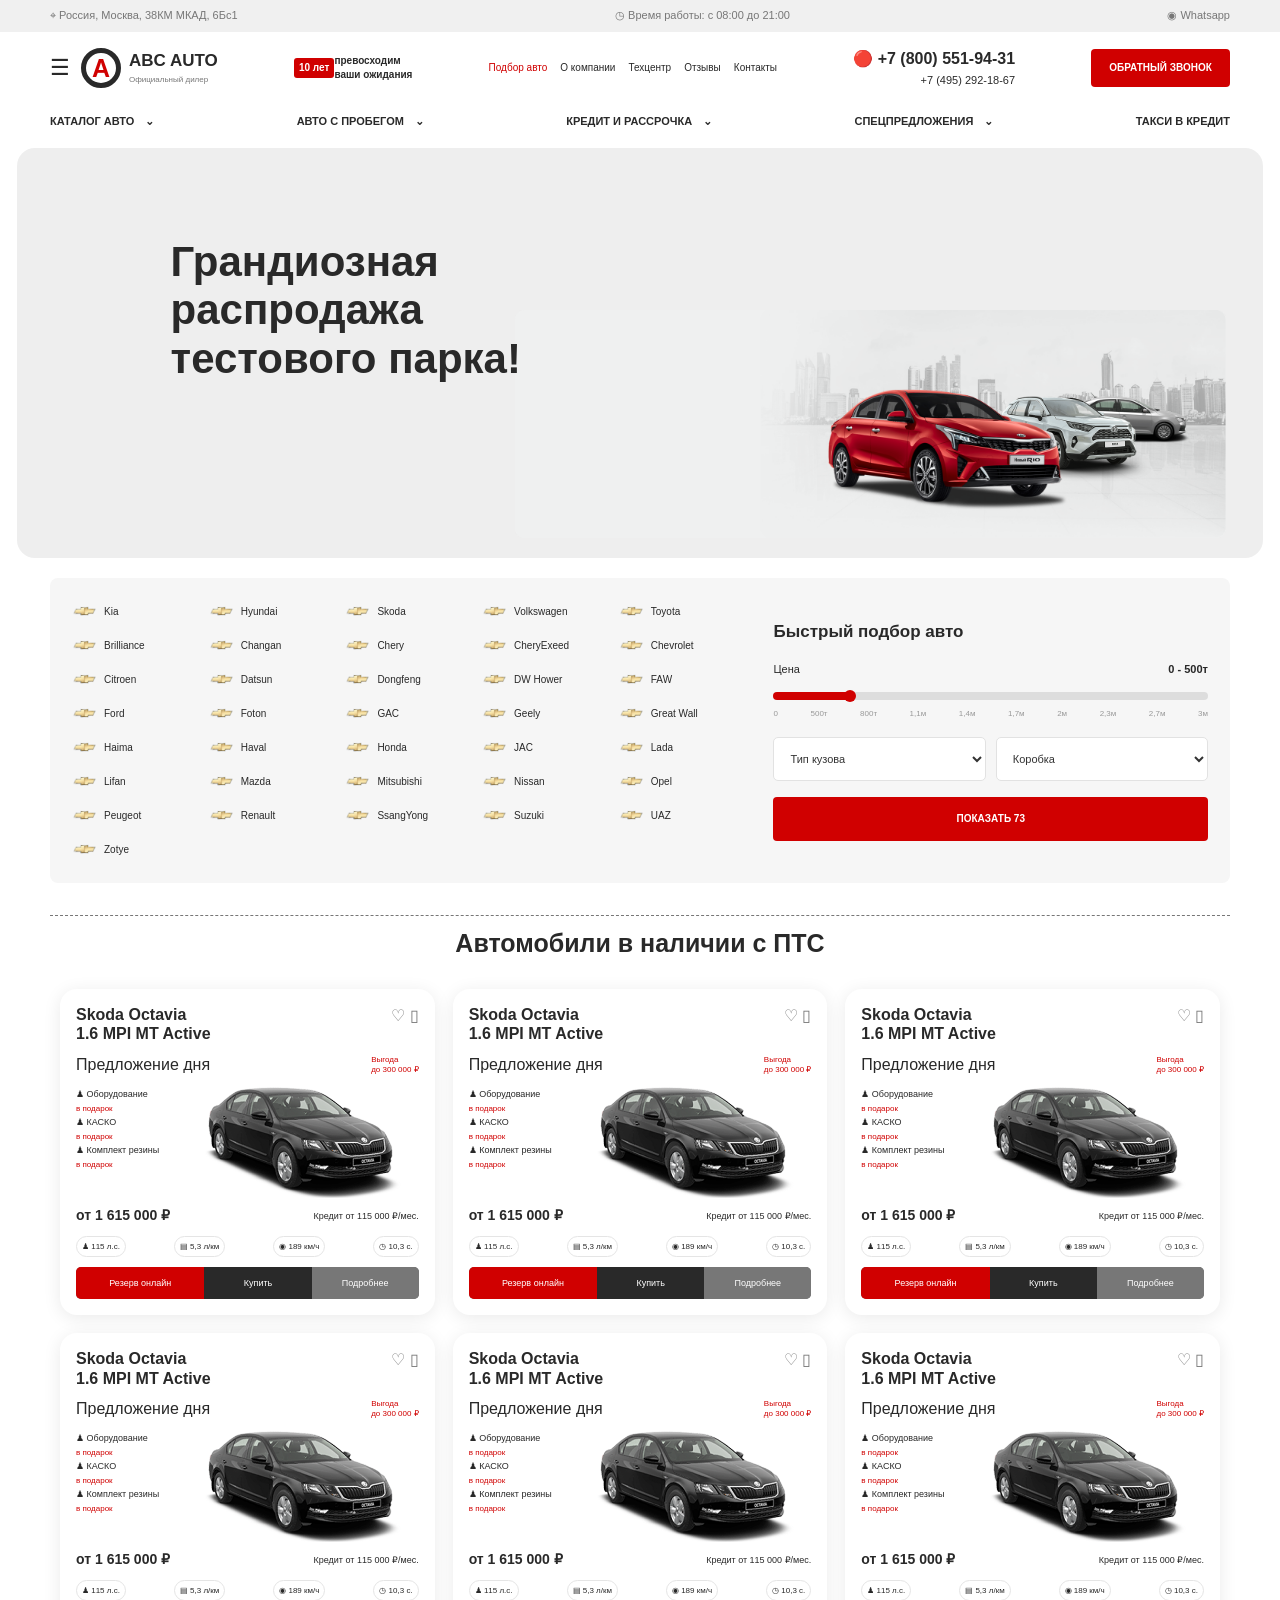
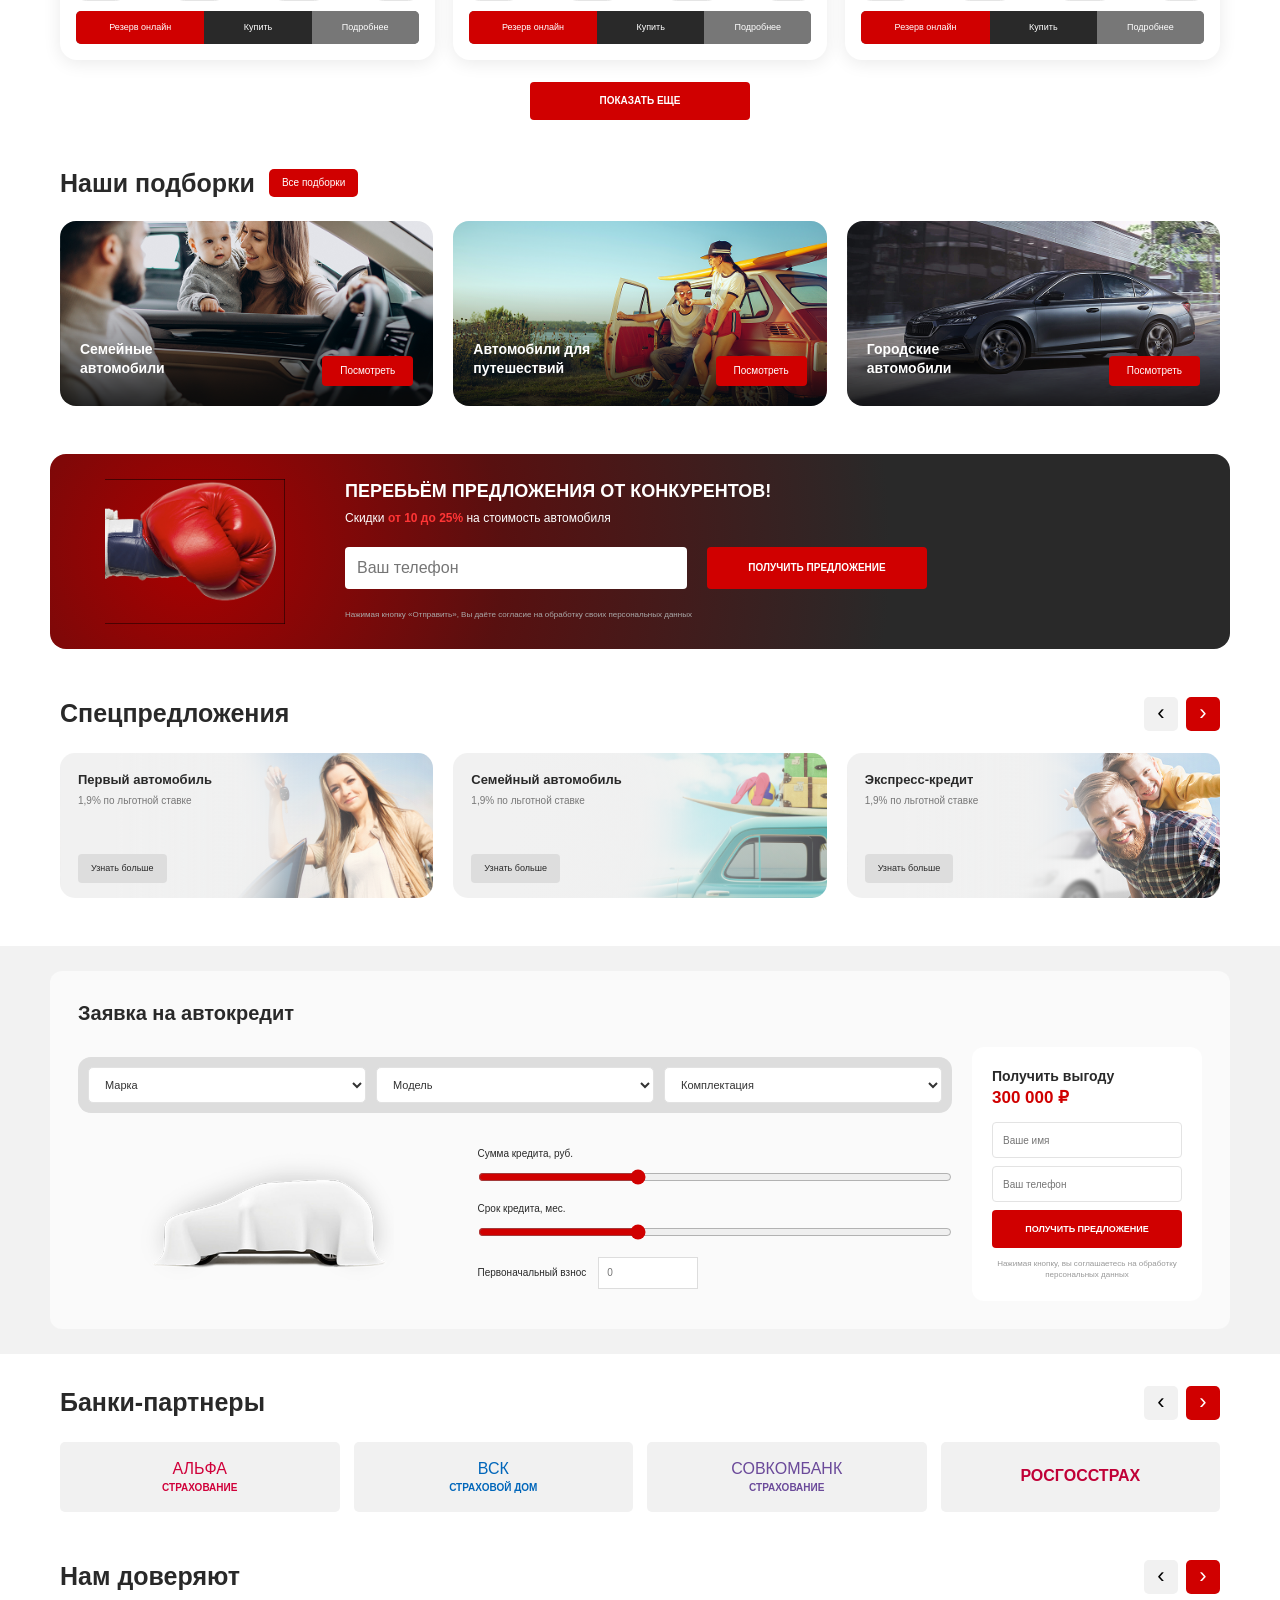
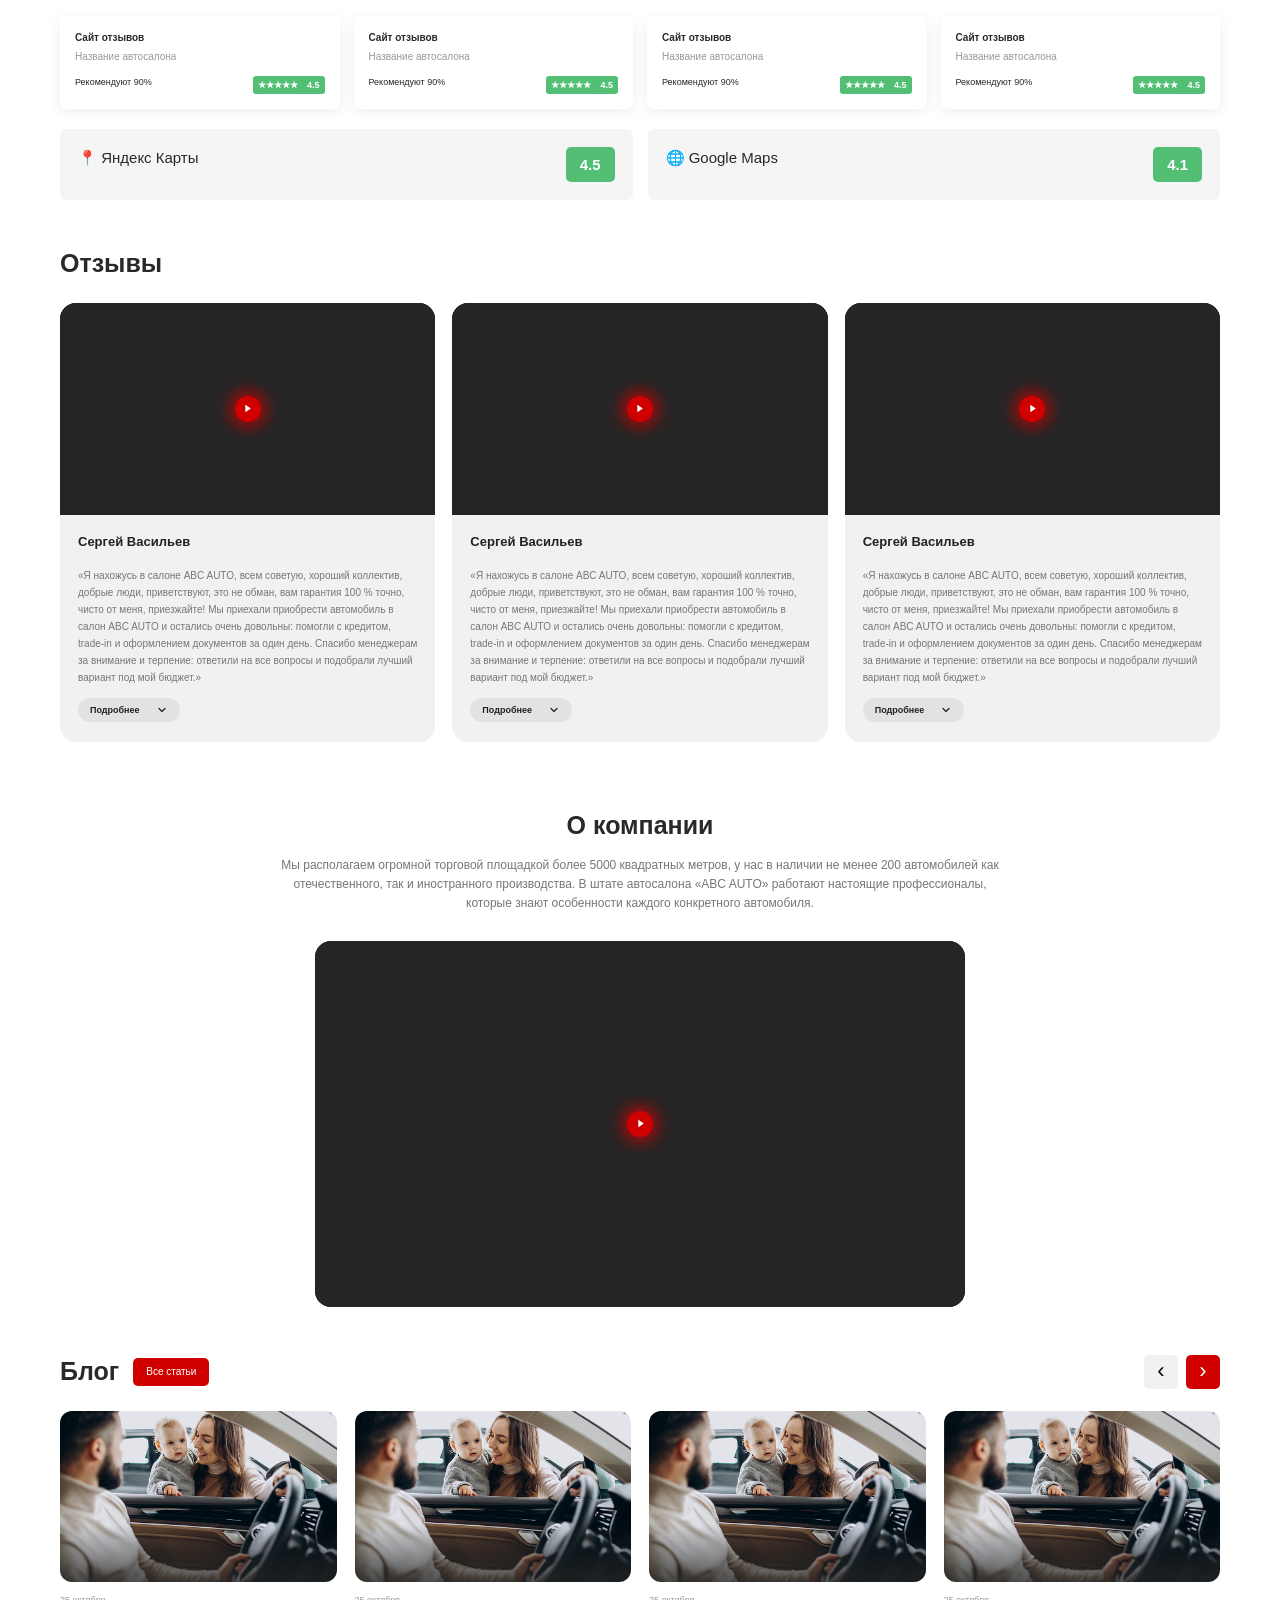
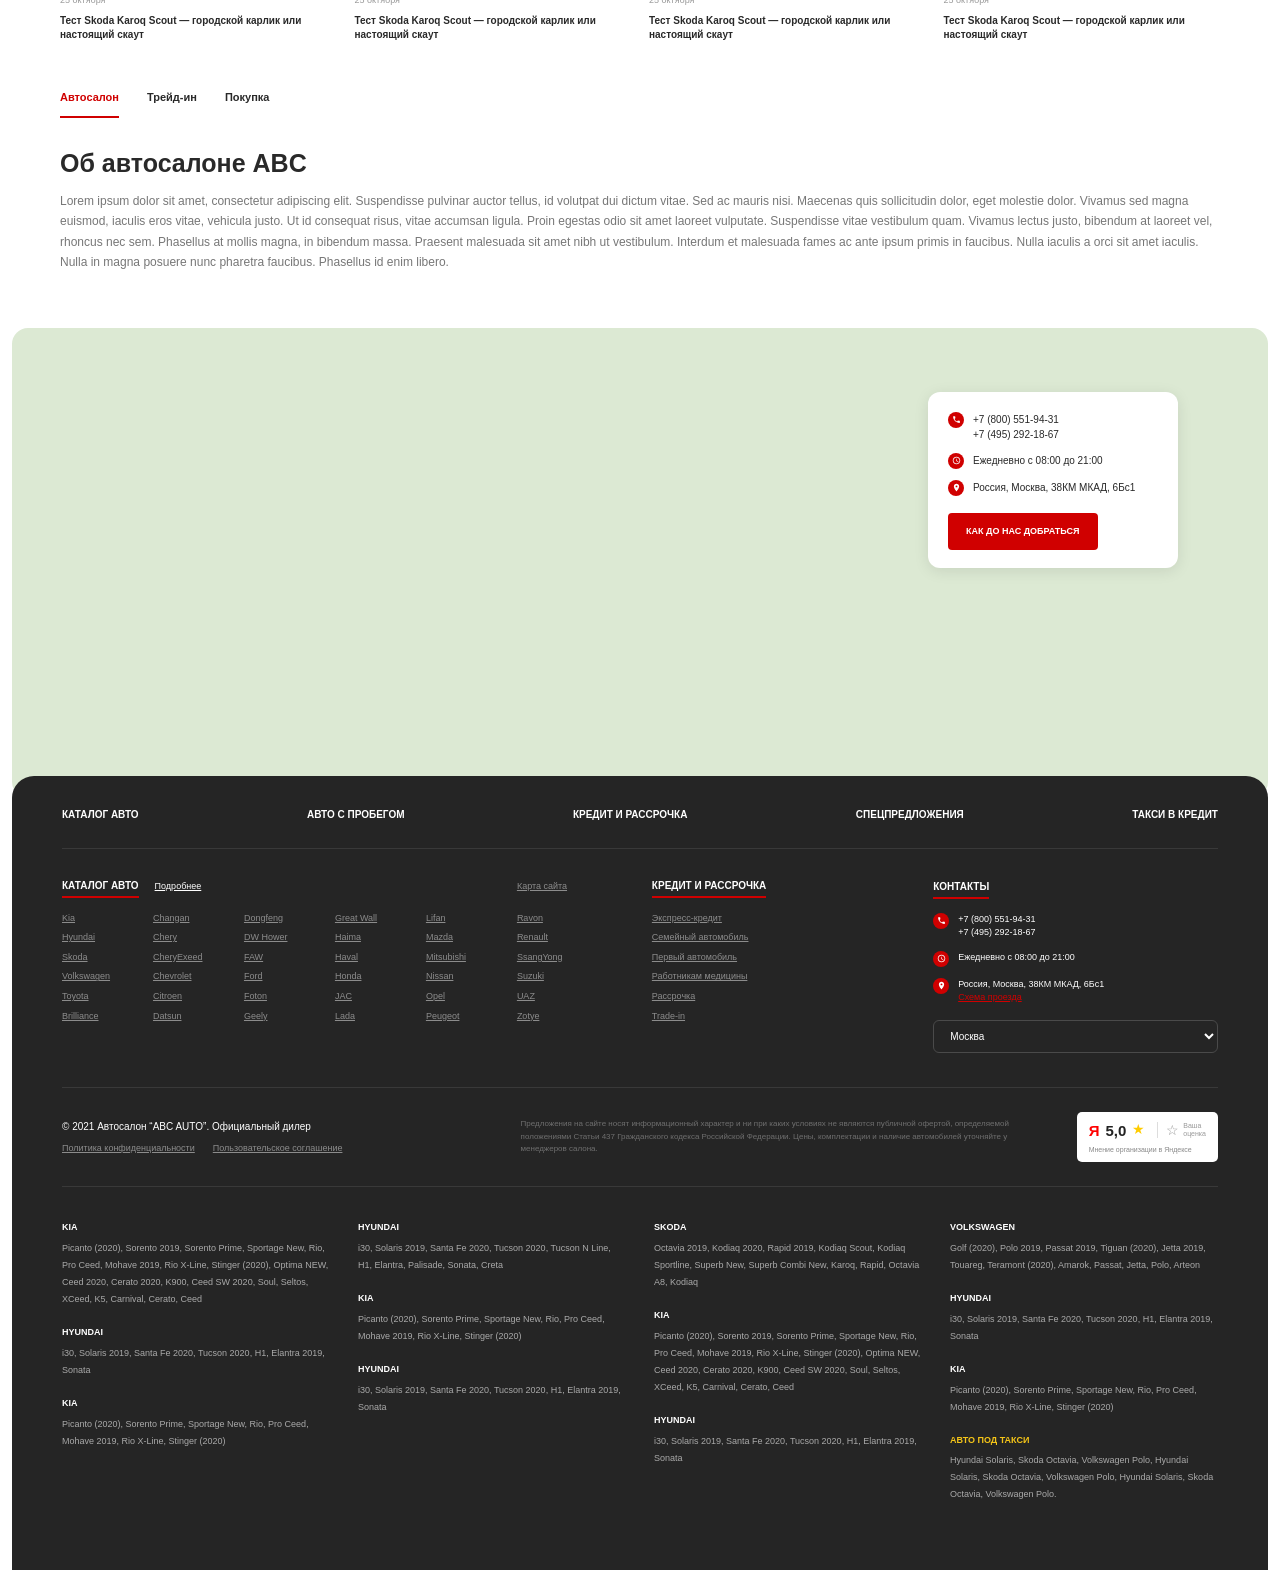
==== index.html @ ef093262 "index.html nomi tuzatildi" ====
<!DOCTYPE html>
<html lang="ru">
<head>
    <meta charset="UTF-8">
    <meta name="viewport" content="width=device-width, initial-scale=1.0">
    <title>ABC AUTO</title>
    <link rel="stylesheet" href="style.css">
</head>
<body>

    <header class="header">
        <div class="top-bar">
            <p>⌖ Россия, Москва, 38КМ МКАД, 6Бс1</p>
            <p>◷ Время работы: с 08:00 до 21:00</p>
            <a href="#contacts">◉ Whatsapp</a>
        </div>

        <nav class="main-nav">
            <div class="logo-block">
                <span class="burger">☰</span>
                <div class="logo-symbol">A</div>
                <div class="logo-text">
                    <strong>ABC AUTO</strong>
                    <small>Официальный дилер</small>
                </div>
            </div>

            <div class="years"><b>10 лет</b><span> превосходим<br> ваши ожидания</span></div>

            <div class="nav-links">
                <a class="red-link" href="#selection">Подбор авто</a>
                <a href="#about">О компании</a>
                <a href="#service">Техцентр</a>
                <a href="#reviews">Отзывы</a>
                <a href="#contacts">Контакты</a>
            </div>

            <div class="phone">
                <strong>🔴 +7 (800) 551-94-31</strong>
                <small>+7 (495) 292-18-67</small>
            </div>
            <a class="button callback" href="#contacts">ОБРАТНЫЙ ЗВОНОК</a>
        </nav>

        <div class="menu">
            <a href="#cars">КАТАЛОГ АВТО　⌄</a>
            <a href="#cars">АВТО С ПРОБЕГОМ　⌄</a>
            <a href="#credit">КРЕДИТ И РАССРОЧКА　⌄</a>
            <a href="#offers">СПЕЦПРЕДЛОЖЕНИЯ　⌄</a>
            <a href="#taxi">ТАКСИ В КРЕДИТ</a>
        </div>
    </header>

    <main>
        <section class="hero">
            <h1>Грандиозная распродажа<br>тестового парка!</h1>
            <img src="/Group 4801 (1).png" alt="Автомобили" class="hero-cars">
        </section>

        <section class="selection-panel" id="selection">
            <div class="brands-list">
                <div class="brand"><img src="/Rectangle 281.png" class="car_brand" alt="KIA"></img><small>Kia</small></div>
                <div class="brand"><img src="/Rectangle 281.png" class="car_brand" alt="KIA"></img><small>Hyundai</small></div>
                <div class="brand"><img src="/Rectangle 281.png" class="car_brand" alt="KIA"></img><small>Skoda</small></div>
                <div class="brand"><img src="/Rectangle 281.png" class="car_brand" alt="KIA"></img><small>Volkswagen</small></div>
                <div class="brand"><img src="/Rectangle 281.png" class="car_brand" alt="KIA"></img><small>Toyota</small></div>
                <div class="brand"><img src="/Rectangle 281.png" class="car_brand" alt="KIA"></img><small>Brilliance</small></div>
                <div class="brand"><img src="/Rectangle 281.png" class="car_brand" alt="KIA"></img><small>Changan</small></div>
                <div class="brand"><img src="/Rectangle 281.png" class="car_brand" alt="KIA"></img><small>Chery</small></div>
                <div class="brand"><img src="/Rectangle 281.png" class="car_brand" alt="KIA"></img><small>CheryExeed</small></div>
                <div class="brand"><img src="/Rectangle 281.png" class="car_brand" alt="KIA"></img><small>Chevrolet</small></div>
                <div class="brand"><img src="/Rectangle 281.png" class="car_brand" alt="KIA"></img><small>Citroen</small></div>
                <div class="brand"><img src="/Rectangle 281.png" class="car_brand" alt="KIA"></img><small>Datsun</small></div>
                <div class="brand"><img src="/Rectangle 281.png" class="car_brand" alt="KIA"></img><small>Dongfeng</small></div>
                <div class="brand"><img src="/Rectangle 281.png" class="car_brand" alt="KIA"></img><small>DW Hower</small></div>
                <div class="brand"><img src="/Rectangle 281.png" class="car_brand" alt="KIA"></img><small>FAW</small></div>
                <div class="brand"><img src="/Rectangle 281.png" class="car_brand" alt="KIA"></img><small>Ford</small></div>
                <div class="brand"><img src="/Rectangle 281.png" class="car_brand" alt="KIA"></img><small>Foton</small></div>
                <div class="brand"><img src="/Rectangle 281.png" class="car_brand" alt="KIA"></img><small>GAC</small></div>
                <div class="brand"><img src="/Rectangle 281.png" class="car_brand" alt="KIA"></img><small>Geely</small></div>
                <div class="brand"><img src="/Rectangle 281.png" class="car_brand" alt="KIA"></img><small>Great Wall</small></div>
                <div class="brand"><img src="/Rectangle 281.png" class="car_brand" alt="KIA"></img><small>Haima</small></div>
                <div class="brand"><img src="/Rectangle 281.png" class="car_brand" alt="KIA"></img><small>Haval</small></div>
                <div class="brand"><img src="/Rectangle 281.png" class="car_brand" alt="KIA"></img><small>Honda</small></div>
                <div class="brand"><img src="/Rectangle 281.png" class="car_brand" alt="KIA"></img><small>JAC</small></div>
                <div class="brand"><img src="/Rectangle 281.png" class="car_brand" alt="KIA"></img><small>Lada</small></div>
                <div class="brand"><img src="/Rectangle 281.png" class="car_brand" alt="KIA"></img><small>Lifan</small></div>
                <div class="brand"><img src="/Rectangle 281.png" class="car_brand" alt="KIA"></img><small>Mazda</small></div>
                <div class="brand"><img src="/Rectangle 281.png" class="car_brand" alt="KIA"></img><small>Mitsubishi</small></div>
                <div class="brand"><img src="/Rectangle 281.png" class="car_brand" alt="KIA"></img><small>Nissan</small></div>
                <div class="brand"><img src="/Rectangle 281.png" class="car_brand" alt="KIA"></img><small>Opel</small></div>
                <div class="brand"><img src="/Rectangle 281.png" class="car_brand" alt="KIA"></img><small>Peugeot</small></div>
                <div class="brand"><img src="/Rectangle 281.png" class="car_brand" alt="KIA"></img><small>Renault</small></div>
                <div class="brand"><img src="/Rectangle 281.png" class="car_brand" alt="KIA"></img><small>SsangYong</small></div>
                <div class="brand"><img src="/Rectangle 281.png" class="car_brand" alt="KIA"></img><small>Suzuki</small></div>
                <div class="brand"><img src="/Rectangle 281.png" class="car_brand" alt="KIA"></img><small>UAZ</small></div>
                <div class="brand"><img src="/Rectangle 281.png" class="car_brand" alt="KIA"></img><small>Zotye</small></div>
            </div>

            <div class="quick-select">
                <h2>Быстрый подбор авто</h2>
                <div class="price-row"><label for="price">Цена</label><strong>0 - 500т</strong></div>
                <input class="price-range" id="price" type="range" min="0" max="3000000" value="500000">
                <div class="price-labels">
                    <span>0</span><span>500т</span><span>800т</span><span>1,1м</span><span>1,4м</span><span>1,7м</span><span>2м</span><span>2,3м</span><span>2,7м</span><span>3м</span>
                </div>
                <div class="select-row">
                    <select aria-label="Тип кузова">
                        <option>Тип кузова</option><option>Седан</option><option>Кроссовер</option><option>Хэтчбек</option>
                    </select>
                    <select aria-label="Коробка передач">
                        <option>Коробка</option><option>Автомат</option><option>Механика</option>
                    </select>
                </div>
                <a href="#cars" class="button show-button">ПОКАЗАТЬ 73</a>
            </div>
        </section>

        <section class="section cars-section" id="cars">
            <h2 class="section-title">Автомобили в наличии с ПТС</h2>
            <div class="car-grid">
                <article class="car-card">
                    <div class="card-heading"><h3>Skoda Octavia<br>1.6 MPI MT Active</h3><span>♡ ▯</span></div>
                    <div class="offer-line">Предложение дня <small>Выгода<br>до 300 000 ₽</small></div>
                    <div class="car-picture"><div class="gift-list">♟ Оборудование<br><b>в подарок</b><br>♟ КАСКО<br><b>в подарок</b><br>♟ Комплект резины<br><b>в подарок</b></div><img src="/skoda.png" alt="Skoda Octavia"></div>
                    <div class="car-price"><strong>от 1 615 000 ₽</strong><small>Кредит от 115 000 ₽/мес.</small></div>
                    <div class="car-features"><span>♟ 115 л.с.</span><span>▤ 5,3 л/км</span><span>◉ 189 км/ч</span><span>◷ 10,3 с.</span></div>
                    <div class="car-actions"><a href="#contacts">Резерв онлайн</a><a href="#contacts">Купить</a><a href="#contacts">Подробнее</a></div>
                </article>
                <article class="car-card">
                    <div class="card-heading"><h3>Skoda Octavia<br>1.6 MPI MT Active</h3><span>♡ ▯</span></div>
                    <div class="offer-line">Предложение дня <small>Выгода<br>до 300 000 ₽</small></div>
                    <div class="car-picture"><div class="gift-list">♟ Оборудование<br><b>в подарок</b><br>♟ КАСКО<br><b>в подарок</b><br>♟ Комплект резины<br><b>в подарок</b></div><img src="/skoda.png" alt="Skoda Octavia"></div>
                    <div class="car-price"><strong>от 1 615 000 ₽</strong><small>Кредит от 115 000 ₽/мес.</small></div>
                    <div class="car-features"><span>♟ 115 л.с.</span><span>▤ 5,3 л/км</span><span>◉ 189 км/ч</span><span>◷ 10,3 с.</span></div>
                    <div class="car-actions"><a href="#contacts">Резерв онлайн</a><a href="#contacts">Купить</a><a href="#contacts">Подробнее</a></div>
                </article>
                <article class="car-card">
                    <div class="card-heading"><h3>Skoda Octavia<br>1.6 MPI MT Active</h3><span>♡ ▯</span></div>
                    <div class="offer-line">Предложение дня <small>Выгода<br>до 300 000 ₽</small></div>
                    <div class="car-picture"><div class="gift-list">♟ Оборудование<br><b>в подарок</b><br>♟ КАСКО<br><b>в подарок</b><br>♟ Комплект резины<br><b>в подарок</b></div><img src="/skoda.png" alt="Skoda Octavia"></div>
                    <div class="car-price"><strong>от 1 615 000 ₽</strong><small>Кредит от 115 000 ₽/мес.</small></div>
                    <div class="car-features"><span>♟ 115 л.с.</span><span>▤ 5,3 л/км</span><span>◉ 189 км/ч</span><span>◷ 10,3 с.</span></div>
                    <div class="car-actions"><a href="#contacts">Резерв онлайн</a><a href="#contacts">Купить</a><a href="#contacts">Подробнее</a></div>
                </article>
                <article class="car-card">
                    <div class="card-heading"><h3>Skoda Octavia<br>1.6 MPI MT Active</h3><span>♡ ▯</span></div>
                    <div class="offer-line">Предложение дня <small>Выгода<br>до 300 000 ₽</small></div>
                    <div class="car-picture"><div class="gift-list">♟ Оборудование<br><b>в подарок</b><br>♟ КАСКО<br><b>в подарок</b><br>♟ Комплект резины<br><b>в подарок</b></div><img src="/skoda.png" alt="Skoda Octavia"></div>
                    <div class="car-price"><strong>от 1 615 000 ₽</strong><small>Кредит от 115 000 ₽/мес.</small></div>
                    <div class="car-features"><span>♟ 115 л.с.</span><span>▤ 5,3 л/км</span><span>◉ 189 км/ч</span><span>◷ 10,3 с.</span></div>
                    <div class="car-actions"><a href="#contacts">Резерв онлайн</a><a href="#contacts">Купить</a><a href="#contacts">Подробнее</a></div>
                </article>
                <article class="car-card">
                    <div class="card-heading"><h3>Skoda Octavia<br>1.6 MPI MT Active</h3><span>♡ ▯</span></div>
                    <div class="offer-line">Предложение дня <small>Выгода<br>до 300 000 ₽</small></div>
                    <div class="car-picture"><div class="gift-list">♟ Оборудование<br><b>в подарок</b><br>♟ КАСКО<br><b>в подарок</b><br>♟ Комплект резины<br><b>в подарок</b></div><img src="/skoda.png" alt="Skoda Octavia"></div>
                    <div class="car-price"><strong>от 1 615 000 ₽</strong><small>Кредит от 115 000 ₽/мес.</small></div>
                    <div class="car-features"><span>♟ 115 л.с.</span><span>▤ 5,3 л/км</span><span>◉ 189 км/ч</span><span>◷ 10,3 с.</span></div>
                    <div class="car-actions"><a href="#contacts">Резерв онлайн</a><a href="#contacts">Купить</a><a href="#contacts">Подробнее</a></div>
                </article>
                <article class="car-card">
                    <div class="card-heading"><h3>Skoda Octavia<br>1.6 MPI MT Active</h3><span>♡ ▯</span></div>
                    <div class="offer-line">Предложение дня <small>Выгода<br>до 300 000 ₽</small></div>
                    <div class="car-picture"><div class="gift-list">♟ Оборудование<br><b>в подарок</b><br>♟ КАСКО<br><b>в подарок</b><br>♟ Комплект резины<br><b>в подарок</b></div><img src="/skoda.png" alt="Skoda Octavia"></div>
                    <div class="car-price"><strong>от 1 615 000 ₽</strong><small>Кредит от 115 000 ₽/мес.</small></div>
                    <div class="car-features"><span>♟ 115 л.с.</span><span>▤ 5,3 л/км</span><span>◉ 189 км/ч</span><span>◷ 10,3 с.</span></div>
                    <div class="car-actions"><a href="#contacts">Резерв онлайн</a><a href="#contacts">Купить</a><a href="#contacts">Подробнее</a></div>
                </article>
            </div>
            <a href="#cars" class="button more-button">ПОКАЗАТЬ ЕЩЕ</a>
        </section>

        <section class="section collections">
            <div class="section-heading"><h2 class="section-title">Наши подборки</h2><a class="small-red-button" href="#cars">Все подборки</a></div>
            <div class="collection-grid">
                <article class="collection-card family"><h3>Семейные<br>автомобили</h3><a href="#cars">Посмотреть</a></article>
                <article class="collection-card travel"><h3>Автомобили для<br>путешествий</h3><a href="#cars">Посмотреть</a></article>
                <article class="collection-card city"><h3>Городские<br>автомобили</h3><a href="#cars">Посмотреть</a></article>
            </div>
        </section>

        <section class="promo">
            <div class="promo-circle"><img src="pngwing 3.png" alt="hands" class="hand"></div>
            <div class="promo-content">
                <h2>ПЕРЕБЬЁМ ПРЕДЛОЖЕНИЯ ОТ КОНКУРЕНТОВ!</h2>
                <p>Скидки <strong>от 10 до 25%</strong> на стоимость автомобиля</p>
                <form class="promo-form">
                    <input type="tel" placeholder="Ваш телефон">
                    <button class="button" type="button">ПОЛУЧИТЬ ПРЕДЛОЖЕНИЕ</button>
                </form>
                <small>Нажимая кнопку «Отправить», Вы даёте согласие на обработку своих персональных данных</small>
            </div>
        </section>

        <section class="section offers" id="offers">
            <div class="section-heading"><h2 class="section-title">Спецпредложения</h2><div class="arrows"><button type="button">‹</button><button type="button">›</button></div></div>
            <div class="offer-grid">
                <article class="offer-card offer-one"><h3>Первый автомобиль</h3><p>1,9% по льготной ставке</p><a href="#credit">Узнать больше</a></article>
                <article class="offer-card offer-two"><h3>Семейный автомобиль</h3><p>1,9% по льготной ставке</p><a href="#credit">Узнать больше</a></article>
                <article class="offer-card offer-three"><h3>Экспресс-кредит</h3><p>1,9% по льготной ставке</p><a href="#credit">Узнать больше</a></article>
            </div>
        </section>

        <section class="credit-section" id="credit">
            <div class="credit-calculator">
                <h2>Заявка на автокредит</h2>
                <div class="credit-layout">
                    <div class="credit-left">
                        <div class="select-row">
                            <select><option>Марка</option><option>Kia</option><option>Skoda</option></select>
                            <select><option>Модель</option><option>Rio</option><option>Octavia</option></select>
                            <select><option>Комплектация</option><option>Базовая</option></select>
                        </div>
                        <img class="credit-car" src="car.png" alt="Автомобиль">
                        <div class="calculator-controls">
                            <label>Сумма кредита, руб.<input type="range" min="0" max="3000000" value="1000000"></label>
                            <label>Срок кредита, мес.<input type="range" min="12" max="84" value="36"></label>
                            <div class="calculator-bottom"><span>Первоначальный взнос</span><input type="number" placeholder="0"></div>
                        </div>
                    </div>
                    <form class="credit-form">
                        <h3>Получить выгоду</h3><strong>300 000 ₽</strong>
                        <input type="text" placeholder="Ваше имя">
                        <input type="tel" placeholder="Ваш телефон">
                        <button type="button" class="button">ПОЛУЧИТЬ ПРЕДЛОЖЕНИЕ</button>
                        <small>Нажимая кнопку, вы соглашаетесь на обработку персональных данных</small>
                    </form>
                </div>
            </div>
        </section>

        <section class="section partners" id="service">
            <div class="section-heading"><h2 class="section-title">Банки-партнеры</h2><div class="arrows"><button type="button">‹</button><button type="button">›</button></div></div>
            <div class="partner-grid"><div>АЛЬФА<br><b>СТРАХОВАНИЕ</b></div><div class="blue-partner">ВСК<br><b>СТРАХОВОЙ ДОМ</b></div><div class="purple-partner">СОВКОМБАНК<br><b>СТРАХОВАНИЕ</b></div><div class="red-partner">РОСГОССТРАХ</div></div>
        </section>

        <section class="section trust" id="reviews">
            <div class="section-heading"><h2 class="section-title">Нам доверяют</h2><div class="arrows"><button type="button">‹</button><button type="button">›</button></div></div>
            <div class="trust-grid"><div><b>Сайт отзывов</b><small>Название автосалона</small><p>Рекомендуют 90% <strong>★★★★★　4.5</strong></p></div><div><b>Сайт отзывов</b><small>Название автосалона</small><p>Рекомендуют 90% <strong>★★★★★　4.5</strong></p></div><div><b>Сайт отзывов</b><small>Название автосалона</small><p>Рекомендуют 90% <strong>★★★★★　4.5</strong></p></div><div><b>Сайт отзывов</b><small>Название автосалона</small><p>Рекомендуют 90% <strong>★★★★★　4.5</strong></p></div></div>
            <div class="map-ratings"><div>📍 Яндекс Карты <strong>4.5</strong></div><div>🌐 Google Maps <strong>4.1</strong></div></div>
        </section>

        <section class="section video-reviews">
            <svg width="0" height="0" style="position:absolute" aria-hidden="true">
        <symbol id="i-phone" viewBox="0 0 24 24"><path d="M6.62 10.79c1.44 2.83 3.76 5.14 6.59 6.59l2.2-2.2c.27-.27.67-.36 1.02-.24 1.12.37 2.33.57 3.57.57.55 0 1 .45 1 1V20c0 .55-.45 1-1 1-9.39 0-17-7.61-17-17 0-.55.45-1 1-1h3.5c.55 0 1 .45 1 1 0 1.25.2 2.45.57 3.57.11.35.03.74-.25 1.02l-2.2 2.2z"/></symbol>
        <symbol id="i-clock" viewBox="0 0 24 24"><path d="M11.99 2C6.47 2 2 6.48 2 12s4.47 10 9.99 10C17.52 22 22 17.52 22 12S17.52 2 11.99 2zM12 20c-4.42 0-8-3.58-8-8s3.58-8 8-8 8 3.58 8 8-3.58 8-8 8zm.5-13H11v6l5.25 3.15.75-1.23-4.5-2.67z"/></symbol>
        <symbol id="i-pin" viewBox="0 0 24 24"><path d="M12 2C8.13 2 5 5.13 5 9c0 5.25 7 13 7 13s7-7.75 7-13c0-3.87-3.13-7-7-7zm0 9.5a2.5 2.5 0 0 1 0-5 2.5 2.5 0 0 1 0 5z"/></symbol>
        <symbol id="i-chev" viewBox="0 0 24 24"><path d="M6 9l6 6 6-6" fill="none" stroke="currentColor" stroke-width="2.4" stroke-linecap="round" stroke-linejoin="round"/></symbol>
    </svg>
            <h2 class="section-title">Отзывы</h2>
            <!-- YouTube: data-video ichiga havolani qo'ying (embed, watch?v= yoki youtu.be formatida) -->
            <div class="video-grid">
                <article>
                    <div class="video-picture"><button type="button" class="video-play" data-video="https://www.youtube.com/embed/jNQXAC9IVRw" aria-label="Смотреть видеоотзыв"></button></div>
                    <b>Сергей Васильев</b>
                    <p class="review-text">«Я нахожусь в салоне ABC AUTO, всем советую, хороший коллектив, добрые люди, приветствуют, это не обман, вам гарантия 100 % точно, чисто от меня, приезжайте! Мы приехали приобрести автомобиль в салон ABC AUTO и остались очень довольны: помогли с кредитом, trade-in и оформлением документов за один день. Спасибо менеджерам за внимание и терпение: ответили на все вопросы и подобрали лучший вариант под мой бюджет.»</p>
                    <button type="button" class="review-more" aria-expanded="false"><span>Подробнее</span><svg aria-hidden="true"><use href="#i-chev"/></svg></button>
                </article>
                <article>
                    <div class="video-picture"><button type="button" class="video-play" data-video="https://www.youtube.com/embed/jNQXAC9IVRw" aria-label="Смотреть видеоотзыв"></button></div>
                    <b>Сергей Васильев</b>
                    <p class="review-text">«Я нахожусь в салоне ABC AUTO, всем советую, хороший коллектив, добрые люди, приветствуют, это не обман, вам гарантия 100 % точно, чисто от меня, приезжайте! Мы приехали приобрести автомобиль в салон ABC AUTO и остались очень довольны: помогли с кредитом, trade-in и оформлением документов за один день. Спасибо менеджерам за внимание и терпение: ответили на все вопросы и подобрали лучший вариант под мой бюджет.»</p>
                    <button type="button" class="review-more" aria-expanded="false"><span>Подробнее</span><svg aria-hidden="true"><use href="#i-chev"/></svg></button>
                </article>
                <article>
                    <div class="video-picture"><button type="button" class="video-play" data-video="https://www.youtube.com/embed/jNQXAC9IVRw" aria-label="Смотреть видеоотзыв"></button></div>
                    <b>Сергей Васильев</b>
                    <p class="review-text">«Я нахожусь в салоне ABC AUTO, всем советую, хороший коллектив, добрые люди, приветствуют, это не обман, вам гарантия 100 % точно, чисто от меня, приезжайте! Мы приехали приобрести автомобиль в салон ABC AUTO и остались очень довольны: помогли с кредитом, trade-in и оформлением документов за один день. Спасибо менеджерам за внимание и терпение: ответили на все вопросы и подобрали лучший вариант под мой бюджет.»</p>
                    <button type="button" class="review-more" aria-expanded="false"><span>Подробнее</span><svg aria-hidden="true"><use href="#i-chev"/></svg></button>
                </article>
            </div>
        </section>

        <section class="section about" id="about">
            <h2 class="section-title">О компании</h2>
            <p class="about-text">Мы располагаем огромной торговой площадкой более 5000 квадратных метров, у нас в наличии не менее 200 автомобилей как отечественного, так и иностранного производства. В штате автосалона «ABC AUTO» работают настоящие профессионалы, которые знают особенности каждого конкретного автомобиля.</p>
            <!-- YouTube: data-video ichiga havolani qo'ying -->
            <div class="about-picture"><button type="button" class="video-play" data-video="https://www.youtube.com/embed/jNQXAC9IVRw" aria-label="Смотреть видео о компании"></button></div>
        </section>

        <section class="section blog" id="blog">
            <div class="section-heading"><h2 class="section-title">Блог</h2><a class="small-red-button" href="#blog">Все статьи</a><div class="arrows"><button type="button" aria-label="Назад">‹</button><button type="button" aria-label="Вперёд">›</button></div></div>
            <div class="blog-grid">
                <article><div class="blog-picture blog-one"></div><small>25 октября</small><b>Тест Skoda Karoq Scout — городской карлик или настоящий скаут</b></article>
                <article><div class="blog-picture blog-two"></div><small>25 октября</small><b>Тест Skoda Karoq Scout — городской карлик или настоящий скаут</b></article>
                <article><div class="blog-picture blog-three"></div><small>25 октября</small><b>Тест Skoda Karoq Scout — городской карлик или настоящий скаут</b></article>
                <article><div class="blog-picture blog-four"></div><small>25 октября</small><b>Тест Skoda Karoq Scout — городской карлик или настоящий скаут</b></article>
            </div>
        </section>
        

        <section class="section dealer-info">
            <div class="dealer-tabs" role="tablist"><button type="button" role="tab" id="tab-salon" aria-controls="panel-salon" aria-selected="true" class="active">Автосалон</button><button type="button" role="tab" id="tab-tradein" aria-controls="panel-tradein" aria-selected="false">Трейд-ин</button><button type="button" role="tab" id="tab-buy" aria-controls="panel-buy" aria-selected="false">Покупка</button></div>
            <div class="dealer-panel" id="panel-salon" role="tabpanel" aria-labelledby="tab-salon">
                <h2 class="section-title">Об автосалоне ABC</h2>
                <p>Lorem ipsum dolor sit amet, consectetur adipiscing elit. Suspendisse pulvinar auctor tellus, id volutpat dui dictum vitae. Sed ac mauris nisi. Maecenas quis sollicitudin dolor, eget molestie dolor. Vivamus sed magna euismod, iaculis eros vitae, vehicula justo. Ut id consequat risus, vitae accumsan ligula. Proin egestas odio sit amet laoreet vulputate. Suspendisse vitae vestibulum quam. Vivamus lectus justo, bibendum at laoreet vel, rhoncus nec sem. Phasellus at mollis magna, in bibendum massa. Praesent malesuada sit amet nibh ut vestibulum. Interdum et malesuada fames ac ante ipsum primis in faucibus. Nulla iaculis a orci sit amet iaculis. Nulla in magna posuere nunc pharetra faucibus. Phasellus id enim libero.</p>
            </div>
            <div class="dealer-panel" id="panel-tradein" role="tabpanel" aria-labelledby="tab-tradein" hidden>
                <h2 class="section-title">Трейд-ин в ABC AUTO</h2>
                <p>Оценим ваш автомобиль за 15 минут по рыночной стоимости и зачтём его в счёт нового. Вам не нужно самостоятельно искать покупателя, снимать с учёта и оформлять договор: все документы мы подготовим в салоне. Сумма оценки сразу идёт в первоначальный взнос по кредиту или в оплату нового автомобиля. Приезжайте на оценку в удобное время или оставьте заявку, и менеджер свяжется с вами.</p>
            </div>
            <div class="dealer-panel" id="panel-buy" role="tabpanel" aria-labelledby="tab-buy" hidden>
                <h2 class="section-title">Как купить автомобиль</h2>
                <p>Выберите автомобиль в каталоге, забронируйте его онлайн или приезжайте на тест-драйв. Мы поможем подобрать комплектацию, рассчитать кредит или рассрочку и оформить страховку. Все автомобили в наличии проходят проверку, продаются с ПТС и официальной гарантией дилера. Оформление сделки занимает один день, документы выдаём сразу после оплаты.</p>
            </div>
        </section>

        <section class="map-section" id="contacts">
            <!-- Joylashuv: src ichidagi ll= va pt= koordinatalarini o'zingiznikiga almashtiring (uzunlik,kenglik) -->
            <iframe class="map-frame" src="https://yandex.ru/map-widget/v1/?ll=37.5045%2C55.6045&z=15&pt=37.5045%2C55.6045%2Cpm2rdl" title="Карта: ABC AUTO" loading="lazy" referrerpolicy="no-referrer-when-downgrade"></iframe>
            <div class="map-card">
                <div class="contact-row"><span class="ico"><svg aria-hidden="true"><use href="#i-phone"/></svg></span><div>+7 (800) 551-94-31<br>+7 (495) 292-18-67</div></div>
                <div class="contact-row"><span class="ico"><svg aria-hidden="true"><use href="#i-clock"/></svg></span><div>Ежедневно с 08:00 до 21:00</div></div>
                <div class="contact-row"><span class="ico"><svg aria-hidden="true"><use href="#i-pin"/></svg></span><div>Россия, Москва, 38КМ МКАД, 6Бс1</div></div>
                <a href="https://yandex.ru/maps/?rtext=~55.6045%2C37.5045&rtt=auto" class="button" target="_blank" rel="noopener">КАК ДО НАС ДОБРАТЬСЯ</a>
            </div>
        </section>
    </main>

    <footer class="footer">
        <div class="footer-menu"><a href="#cars">КАТАЛОГ АВТО</a><a href="#cars">АВТО С ПРОБЕГОМ</a><a href="#credit">КРЕДИТ И РАССРОЧКА</a><a href="#offers">СПЕЦПРЕДЛОЖЕНИЯ</a><a href="#taxi">ТАКСИ В КРЕДИТ</a></div>

        <div class="footer-columns">
            <div class="footer-brands">
                <div class="footer-brands-head"><h3>КАТАЛОГ АВТО</h3><a class="footer-more" href="#cars">Подробнее</a><a class="footer-sitemap" href="#">Карта сайта</a></div>
                <ul><li><a href="#cars">Kia</a></li><li><a href="#cars">Hyundai</a></li><li><a href="#cars">Skoda</a></li><li><a href="#cars">Volkswagen</a></li><li><a href="#cars">Toyota</a></li><li><a href="#cars">Brilliance</a></li><li><a href="#cars">Changan</a></li><li><a href="#cars">Chery</a></li><li><a href="#cars">CheryExeed</a></li><li><a href="#cars">Chevrolet</a></li><li><a href="#cars">Citroen</a></li><li><a href="#cars">Datsun</a></li><li><a href="#cars">Dongfeng</a></li><li><a href="#cars">DW Hower</a></li><li><a href="#cars">FAW</a></li><li><a href="#cars">Ford</a></li><li><a href="#cars">Foton</a></li><li><a href="#cars">Geely</a></li><li><a href="#cars">Great Wall</a></li><li><a href="#cars">Haima</a></li><li><a href="#cars">Haval</a></li><li><a href="#cars">Honda</a></li><li><a href="#cars">JAC</a></li><li><a href="#cars">Lada</a></li><li><a href="#cars">Lifan</a></li><li><a href="#cars">Mazda</a></li><li><a href="#cars">Mitsubishi</a></li><li><a href="#cars">Nissan</a></li><li><a href="#cars">Opel</a></li><li><a href="#cars">Peugeot</a></li><li><a href="#cars">Ravon</a></li><li><a href="#cars">Renault</a></li><li><a href="#cars">SsangYong</a></li><li><a href="#cars">Suzuki</a></li><li><a href="#cars">UAZ</a></li><li><a href="#cars">Zotye</a></li></ul>
            </div>
            <div class="footer-credit"><h3>КРЕДИТ И РАССРОЧКА</h3><ul><li><a href="#credit">Экспресс-кредит</a></li><li><a href="#credit">Семейный автомобиль</a></li><li><a href="#credit">Первый автомобиль</a></li><li><a href="#credit">Работникам медицины</a></li><li><a href="#credit">Рассрочка</a></li><li><a href="#credit">Trade-in</a></li></ul></div>
            <div class="footer-contacts">
                <h3>КОНТАКТЫ</h3>
                <div class="contact-row"><span class="ico"><svg aria-hidden="true"><use href="#i-phone"/></svg></span><div>+7 (800) 551-94-31<br>+7 (495) 292-18-67</div></div>
                <div class="contact-row"><span class="ico"><svg aria-hidden="true"><use href="#i-clock"/></svg></span><div>Ежедневно с 08:00 до 21:00</div></div>
                <div class="contact-row"><span class="ico"><svg aria-hidden="true"><use href="#i-pin"/></svg></span><div>Россия, Москва, 38КМ МКАД, 6Бс1<br><a class="route-link" href="https://yandex.ru/maps/?rtext=~55.6045%2C37.5045&rtt=auto" target="_blank" rel="noopener">Схема проезда</a></div></div>
                <select class="city-select" aria-label="Город"><option>Москва</option><option>Санкт-Петербург</option><option>Казань</option></select>
            </div>
        </div>

        <div class="copyright">
            <div class="copyright-main"><span>© 2021 Автосалон “ABC AUTO”. Официальный дилер</span><span class="legal-links"><a href="#">Политика конфиденциальности</a><a href="#">Пользовательское соглашение</a></span></div>
            <p class="disclaimer">Предложения на сайте носят информационный характер и ни при каких условиях не являются публичной офертой, определяемой положениями Статьи 437 Гражданского кодекса Российской Федерации. Цены, комплектации и наличие автомобилей уточняйте у менеджеров салона.</p>
            <a class="ya-rating" href="https://yandex.ru/maps/?rtext=~55.6045%2C37.5045&rtt=auto" target="_blank" rel="noopener"><span class="ya-top"><b class="ya-logo">Я</b><strong>5,0</strong><span class="ya-star">★</span><span class="ya-yours"><span>☆</span> Ваша<br>оценка</span></span><small>Мнение организации в Яндексе</small></a>
        </div>

        <div class="footer-models"><div><h3>KIA</h3><p>Picanto (2020), Sorento 2019, Sorento Prime, Sportage New, Rio, Pro Ceed, Mohave 2019, Rio X-Line, Stinger (2020), Optima NEW, Ceed 2020, Cerato 2020, K900, Ceed SW 2020, Soul, Seltos, XCeed, K5, Carnival, Cerato, Ceed</p><h3>HYUNDAI</h3><p>i30, Solaris 2019, Santa Fe 2020, Tucson 2020, H1, Elantra 2019, Sonata</p><h3>KIA</h3><p>Picanto (2020), Sorento Prime, Sportage New, Rio, Pro Ceed, Mohave 2019, Rio X-Line, Stinger (2020)</p></div><div><h3>HYUNDAI</h3><p>i30, Solaris 2019, Santa Fe 2020, Tucson 2020, Tucson N Line, H1, Elantra, Palisade, Sonata, Creta</p><h3>KIA</h3><p>Picanto (2020), Sorento Prime, Sportage New, Rio, Pro Ceed, Mohave 2019, Rio X-Line, Stinger (2020)</p><h3>HYUNDAI</h3><p>i30, Solaris 2019, Santa Fe 2020, Tucson 2020, H1, Elantra 2019, Sonata</p></div><div><h3>SKODA</h3><p>Octavia 2019, Kodiaq 2020, Rapid 2019, Kodiaq Scout, Kodiaq Sportline, Superb New, Superb Combi New, Karoq, Rapid, Octavia A8, Kodiaq</p><h3>KIA</h3><p>Picanto (2020), Sorento 2019, Sorento Prime, Sportage New, Rio, Pro Ceed, Mohave 2019, Rio X-Line, Stinger (2020), Optima NEW, Ceed 2020, Cerato 2020, K900, Ceed SW 2020, Soul, Seltos, XCeed, K5, Carnival, Cerato, Ceed</p><h3>HYUNDAI</h3><p>i30, Solaris 2019, Santa Fe 2020, Tucson 2020, H1, Elantra 2019, Sonata</p></div><div><h3>VOLKSWAGEN</h3><p>Golf (2020), Polo 2019, Passat 2019, Tiguan (2020), Jetta 2019, Touareg, Teramont (2020), Amarok, Passat, Jetta, Polo, Arteon</p><h3>HYUNDAI</h3><p>i30, Solaris 2019, Santa Fe 2020, Tucson 2020, H1, Elantra 2019, Sonata</p><h3>KIA</h3><p>Picanto (2020), Sorento Prime, Sportage New, Rio, Pro Ceed, Mohave 2019, Rio X-Line, Stinger (2020)</p><h3 class="taxi">АВТО ПОД ТАКСИ</h3><p>Hyundai Solaris, Skoda Octavia, Volkswagen Polo, Hyundai Solaris, Skoda Octavia, Volkswagen Polo, Hyundai Solaris, Skoda Octavia, Volkswagen Polo.</p></div></div>
    </footer>

    <script>
    (function () {
        var ytId = function (u) { var m = (u || '').match(/(?:v=|youtu\.be\/|embed\/)([\w-]{11})/); return m ? m[1] : null; };
        document.querySelectorAll('.video-play').forEach(function (btn) {
            var id = ytId(btn.dataset.video);
            if (id) { btn.classList.add('has-poster'); btn.style.backgroundImage = 'url(https://i.ytimg.com/vi/' + id + '/hqdefault.jpg)'; }
            btn.addEventListener('click', function () {
                if (!id) return;
                var f = document.createElement('iframe');
                f.src = 'https://www.youtube.com/embed/' + id + '?autoplay=1&rel=0';
                f.title = btn.getAttribute('aria-label');
                f.allow = 'autoplay; encrypted-media; picture-in-picture; fullscreen';
                f.allowFullscreen = true;
                btn.replaceWith(f);
            });
        });
        document.querySelectorAll('.review-more').forEach(function (btn) {
            btn.addEventListener('click', function () {
                var open = btn.previousElementSibling.classList.toggle('open');
                btn.classList.toggle('open', open);
                btn.setAttribute('aria-expanded', open);
                btn.firstChild.textContent = open ? 'Свернуть' : 'Подробнее';
            });
        });
        var tabs = document.querySelectorAll('.dealer-tabs button');
        tabs.forEach(function (tab) {
            tab.addEventListener('click', function () {
                tabs.forEach(function (t) {
                    var on = t === tab;
                    t.classList.toggle('active', on);
                    t.setAttribute('aria-selected', on);
                    document.getElementById(t.getAttribute('aria-controls')).hidden = !on;
                });
            });
        });
        var blog = document.querySelector('.blog-grid');
        document.querySelectorAll('.blog .arrows button').forEach(function (btn, i) {
            btn.addEventListener('click', function () { blog.scrollBy({ left: (i ? 1 : -1) * blog.clientWidth * 0.8, behavior: 'smooth' }); });
        });
    })();
    </script>
</body>
</html>
---- style.css ----
* {
  margin: 0;
  padding: 0;
  box-sizing: border-box;
}

html {
  scroll-behavior: smooth;
  scroll-padding-top: 20px;
}

body {
  font-family: Arial, sans-serif;
  color: #292929;
  background: #fff;
  line-height: 1.4;
}

img {
  max-width: 100%;
}

a {
  color: inherit;
  text-decoration: none;
}

button,
input,
select {
  font: inherit;
}

button,
a,
select,
.burger {
  cursor: pointer;
}

/* Header */
.header {
  width: 100%;
  background: #fff;
}

.top-bar {
  min-height: 32px;
  padding: 7px max(20px, calc((100% - 1180px) / 2));
  display: flex;
  align-items: center;
  justify-content: space-between;
  gap: 18px;
  background: #f0f0f0;
  color: #777;
  font-size: 11px;
}

.top-bar p,
.top-bar a {
  white-space: nowrap;
}

.main-nav {
  max-width: 1180px;
  min-height: 72px;
  margin: auto;
  padding: 10px 0;
  display: flex;
  align-items: center;
  justify-content: space-between;
  gap: 14px;
}

.logo-block {
  display: flex;
  align-items: center;
  gap: 8px;
  flex-shrink: 0;
}

.mobile-menu-toggle {
  position: absolute;
  width: 1px;
  height: 1px;
  opacity: 0;
  pointer-events: none;
}

.burger {
  display: inline-flex;
  align-items: center;
  justify-content: center;
  margin-right: 3px;
  font-size: 22px;
  color: #292929;
}

.logo-symbol {
  width: 40px;
  height: 40px;
  display: flex;
  align-items: center;
  justify-content: center;
  border: 5px solid #292929;
  border-radius: 50%;
  color: #d00000;
  font-size: 25px;
  font-weight: bold;
}

.logo-text strong {
  display: block;
  font-size: 17px;
  line-height: 1.2;
}

.logo-text small {
  display: block;
  margin-top: 2px;
  color: #777;
  font-size: 8px;
}

.years {
  min-width: 105px;
  font-size: 10px;
  font-weight: bold;
}

.years b {
  display: inline-block;
  padding: 3px 5px;
  border-radius: 3px;
  background: #d00000;
  color: #fff;
}

.years span {
  display: inline-block;
  vertical-align: middle;
}

.nav-links {
  display: flex;
  align-items: center;
  gap: 13px;
  white-space: nowrap;
}

.nav-links a {
  font-size: 10px;
}

.nav-links .red-link {
  color: #d00000;
}

.phone {
  text-align: right;
  white-space: nowrap;
}

.phone strong {
  display: block;
  font-size: 16px;
}

.phone small {
  display: block;
  margin-top: 3px;
  font-size: 11px;
}

.button {
  display: inline-flex;
  align-items: center;
  justify-content: center;
  min-height: 38px;
  padding: 12px 18px;
  border: 0;
  border-radius: 4px;
  background: #d00000;
  color: #fff;
  font-size: 10px;
  font-weight: bold;
  text-align: center;
  transition: background 0.2s;
}

.button:hover,
.small-red-button:hover {
  background: #a90000;
}

.callback {
  flex-shrink: 0;
}

.menu {
  max-width: 1180px;
  min-height: 36px;
  margin: auto;
  display: flex;
  align-items: center;
  justify-content: space-between;
  gap: 20px;
}

.menu a {
  flex-shrink: 0;
  font-size: 11px;
  font-weight: bold;
}

/* Katta banner */
.hero {
  position: relative;
  width: calc(100% - 34px);
  max-width: 1300px;
  height: 410px;
  margin: 8px auto 20px;
  padding: 90px 12%;
  overflow: hidden;
  border-radius: 18px;
  background-color: #eee;
  background-image: url("background.jpg");
  background-position: center;
  background-size: cover;
}

.hero h1 {
  position: relative;
  z-index: 2;
  max-width: 520px;
  font-size: 42px;
  line-height: 1.15;
}

.hero-cars {
  position: absolute;
  right: 3%;
  bottom: 5%;
  width: 57%;
  max-height: 92%;
  object-fit: contain;
  object-position: bottom right;
}

/* Brendlar va tezkor qidiruv */
.selection-panel {
  max-width: 1180px;
  margin: 0 auto 32px;
  padding: 22px;
  display: grid;
  grid-template-columns: 1.55fr 1fr;
  align-items: center;
  gap: 28px;
  border-radius: 8px;
  background: #f6f6f6;
}

.brands-list {
  display: grid;
  grid-template-columns: repeat(5, minmax(0, 1fr));
  align-content: center;
  gap: 11px 10px;
}

.brand {
  min-width: 0;
  display: flex;
  align-items: center;
  gap: 7px;
}

.brand img {
  width: 25px;
  height: 23px;
  flex-shrink: 0;
  object-fit: contain;
}

.brand small {
  overflow-wrap: anywhere;
  font-size: 10px;
}

.quick-select h2 {
  margin-bottom: 18px;
  font-size: 17px;
}

.price-row {
  display: flex;
  align-items: center;
  justify-content: space-between;
  margin-bottom: 7px;
  font-size: 11px;
}

.price-row strong {
  font-size: 11px;
}

.price-range {
  width: 100%;
  height: 8px;
  margin: 3px 0 8px;
  appearance: none;
  border-radius: 10px;
  background: linear-gradient(
    to right,
    #d00000 0%,
    #d00000 17%,
    #ddd 17%,
    #ddd 100%
  );
  accent-color: #d00000;
}

.price-range::-webkit-slider-thumb {
  width: 12px;
  height: 12px;
  appearance: none;
  border-radius: 50%;
  background: #d00000;
}

.price-range::-moz-range-thumb {
  width: 12px;
  height: 12px;
  border: 0;
  border-radius: 50%;
  background: #d00000;
}

.price-labels {
  display: flex;
  justify-content: space-between;
  gap: 4px;
  margin-bottom: 18px;
  color: #999;
  font-size: 8px;
}

.select-row {
  display: flex;
  gap: 10px;
}

.select-row select {
  width: 50%;
  min-width: 0;
  height: 44px;
  padding: 0 12px;
  border: 1px solid #e2e2e2;
  border-radius: 5px;
  background: #fff;
  color: #333;
  font-size: 11px;
}

.show-button {
  width: 100%;
  min-height: 44px;
  margin-top: 16px;
}

/* Sahifa bo'limlarining umumiy ko'rinishi */
.section {
  max-width: 1180px;
  margin: 0 auto 48px;
  padding: 0 10px;
}

.section-title {
  margin-bottom: 24px;
  font-size: 25px;
  line-height: 1.25;
}

.cars-section {
  padding-top: 12px;
  border-top: 1px dashed #777;
  text-align: center;
}

.cars-section .section-title {
  margin-bottom: 30px;
}

.car-grid {
  display: grid;
  grid-template-columns: repeat(3, minmax(0, 1fr));
  gap: 18px;
  text-align: left;
}

.car-card {
  min-width: 0;
  padding: 16px;
  overflow: hidden;
  border-radius: 17px;
  background: #fff;
  box-shadow: 0 3px 18px #00000016;
}

.card-heading {
  display: flex;
  align-items: flex-start;
  justify-content: space-between;
  gap: 8px;
}

.card-heading h3 {
  font-size: 16px;
  line-height: 1.2;
}

.card-heading span {
  color: #777;
  white-space: nowrap;
}

.offer-line {
  display: flex;
  align-items: center;
  justify-content: space-between;
  gap: 10px;
  margin-top: 10px;
}

.offer-line span {
  position: relative;
  min-width: 52%;
  padding: 4px 10px;
  background: #d00000;
  color: #fff;
  font-size: 9px;
}

.offer-line span::after {
  position: absolute;
  top: 0;
  right: -9px;
  width: 0;
  height: 0;
  border-top: 12px solid transparent;
  border-bottom: 12px solid transparent;
  border-left: 9px solid #d00000;
  content: "";
}

.offer-line small {
  color: #d00000;
  font-size: 8px;
  line-height: 1.2;
}

.car-picture {
  position: relative;
  height: 120px;
  display: flex;
  align-items: center;
  justify-content: flex-end;
  margin: 2px 0 8px;
  overflow: hidden;
}

.car-picture img {
  width: 72%;
  height: 100%;
  object-fit: contain;
}

.gift-list {
  position: absolute;
  top: 10px;
  left: 0;
  z-index: 1;
  font-size: 9px;
  line-height: 1.55;
}

.gift-list b {
  color: #d00000;
  font-size: 8px;
  font-weight: normal;
}

.car-price {
  display: flex;
  align-items: center;
  justify-content: space-between;
  gap: 6px;
  font-size: 11px;
}

.car-price strong {
  font-size: 14px;
}

.car-price small {
  font-size: 9px;
}

.car-features {
  display: flex;
  justify-content: space-between;
  gap: 3px;
  margin: 10px 0;
}

.car-features span {
  padding: 4px 5px;
  border: 1px solid #e5e5e5;
  border-radius: 12px;
  font-size: 8px;
  white-space: nowrap;
}

.car-actions {
  display: grid;
  grid-template-columns: 1.2fr 1fr 1fr;
  overflow: hidden;
  border-radius: 5px;
  background: #777;
}

.car-actions a {
  padding: 10px 4px;
  background: #292929;
  color: #fff;
  font-size: 9px;
  text-align: center;
}

.car-actions a:first-child {
  background: #d00000;
}

.car-actions a:last-child {
  background: #777;
}

.more-button {
  width: 220px;
  max-width: 100%;
  margin-top: 22px;
}

.section-heading {
  display: flex;
  align-items: center;
  gap: 14px;
  margin-bottom: 22px;
}

.section-heading .section-title {
  margin: 0;
}

.small-red-button {
  padding: 7px 13px;
  border-radius: 5px;
  background: #d00000;
  color: #fff;
  font-size: 10px;
}

.collection-grid,
.offer-grid {
  display: grid;
  grid-template-columns: repeat(3, minmax(0, 1fr));
  gap: 20px;
}

.collection-card {
  min-height: 185px;
  padding: 20px;
  display: flex;
  flex-direction: column;
  align-items: flex-start;
  justify-content: flex-end;
  overflow: hidden;
  border-radius: 16px;
  background-color: #777;
  background-image:
    linear-gradient(0deg, #000a, #0000 65%), url("img1 (1).png");
  background-position: center;
  background-size: cover;
  color: #fff;
}

.collection-card:nth-child(2) {
  background-image: linear-gradient(0deg, #000a, #0000 65%), url("img2.png");
}

.collection-card:nth-child(3) {
  background-image: linear-gradient(0deg, #000a, #0000 65%), url("img3.png");
}

.collection-card h3 {
  margin-bottom: 12px;
  font-size: 14px;
}

.collection-card a {
  align-self: flex-end;
  margin-top: -35px;
  padding: 8px 18px;
  border-radius: 4px;
  background: #d00000;
  font-size: 10px;
}

/* Raqobatchilar taklifi */
.promo {
  max-width: 1180px;
  min-height: 190px;
  margin: 0 auto 48px;
  padding: 25px 30px;
  display: flex;
  align-items: center;
  gap: 35px;
  overflow: hidden;
  border-radius: 16px;
  background: radial-gradient(
    circle at 12% 50%,
    #a90000 0,
    #581010 30%,
    #292929 67%
  );
  color: #fff;
}

.promo-circle {
  width: 230px;
  height: 145px;
  flex: 0 0 230px;
  display: flex;
  align-items: center;
  justify-content: center;
}

.hand {
  width: 100%;
  height: 100%;
  object-fit: contain;
}

.promo-content {
  min-width: 0;
  flex: 1;
}

.promo-content h2 {
  margin-bottom: 6px;
  font-size: 18px;
}

.promo-content p {
  margin-bottom: 20px;
  font-size: 12px;
}

.promo-content p strong {
  color: #ff3535;
}

.promo-form {
  display: flex;
  gap: 20px;
  margin-bottom: 12px;
}

.promo-form input {
  width: 40%;
  min-height: 42px;
  padding: 0 12px;
  border: 0;
  border-radius: 4px;
}

.promo-form .button {
  min-width: 220px;
}

.promo-content > small {
  color: #aaa;
  font-size: 8px;
}

.arrows {
  display: flex;
  gap: 8px;
  margin-left: auto;
}

.arrows button {
  width: 34px;
  height: 34px;
  border: 0;
  border-radius: 5px;
  background: #f1f1f1;
  font-size: 22px;
}

.arrows button:last-child {
  background: #d00000;
  color: #fff;
}

.offer-card {
  position: relative;
  min-height: 145px;
  padding: 18px;
  overflow: hidden;
  border-radius: 15px;
  background-color: #eee;
  background-position: center;
  background-size: cover;
}

.offer-card h3 {
  position: relative;
  z-index: 1;
  margin-bottom: 5px;
  font-size: 13px;
}

.offer-card p {
  position: relative;
  z-index: 1;
  color: #777;
  font-size: 10px;
}

.offer-card a {
  position: absolute;
  bottom: 15px;
  left: 18px;
  z-index: 1;
  padding: 8px 13px;
  border-radius: 4px;
  background: #ddd;
  font-size: 9px;
}

.offer-one {
  background-image:
    linear-gradient(90deg, #f1f1f1 15%, #f1f1f1aa 42%, transparent),
    url("car_img1.png");
}

.offer-two {
  background-image:
    linear-gradient(90deg, #f1f1f1 15%, #f1f1f1aa 42%, transparent),
    url("car_img2.png");
}

.offer-three {
  background-image:
    linear-gradient(90deg, #f1f1f1 15%, #f1f1f1aa 42%, transparent),
    url("Group 3532.png");
}

/* Kredit kalkulyatori */
.credit-section {
  padding: 25px 20px;
  background: #f2f2f2;
}

.credit-calculator {
  max-width: 1180px;
  margin: auto;
  padding: 28px;
  border-radius: 12px;
  background: #fafafa;
}

.credit-calculator h2 {
  margin-bottom: 20px;
  font-size: 20px;
}

.credit-layout {
  display: grid;
  grid-template-columns: minmax(0, 1fr) 230px;
  gap: 20px;
}

.credit-left {
  min-width: 0;
  display: grid;
  grid-template-columns: minmax(120px, 0.8fr) minmax(180px, 1fr);
  align-items: center;
  gap: 12px 20px;
}

.credit-left > .select-row {
  grid-column: 1 / -1;
  padding: 10px;
  border-radius: 13px;
  background: #ddd;
}

.credit-left .select-row select {
  height: 36px;
}

.credit-car {
  width: 100%;
  height: 145px;
  object-fit: contain;
}

.calculator-controls {
  display: grid;
  grid-template-columns: 1fr;
  gap: 17px;
}

.calculator-controls label {
  display: block;
  font-size: 10px;
}

.calculator-controls input[type="range"] {
  width: 100%;
  display: block;
  margin-top: 8px;
  accent-color: #d00000;
}

.calculator-bottom {
  display: flex;
  align-items: center;
  gap: 12px;
  font-size: 10px;
}

.calculator-bottom input {
  width: 100px;
  min-width: 0;
  padding: 8px;
  border: 1px solid #ddd;
  background: #fff;
}

.credit-form {
  padding: 20px;
  border-radius: 12px;
  background: #fff;
}

.credit-form h3 {
  font-size: 14px;
}

.credit-form > strong {
  display: block;
  margin-bottom: 12px;
  color: #d00000;
  font-size: 17px;
}

.credit-form input {
  width: 100%;
  height: 36px;
  margin-bottom: 8px;
  padding: 0 10px;
  border: 1px solid #e3e3e3;
  border-radius: 4px;
  font-size: 10px;
}

.credit-form .button {
  width: 100%;
  padding: 12px 5px;
  font-size: 9px;
}

.credit-form small {
  display: block;
  margin-top: 10px;
  color: #999;
  font-size: 8px;
  text-align: center;
}

/* Hamkorlar va reytinglar */
.partners,
.trust {
  margin-top: 32px;
}

.partner-grid {
  display: grid;
  grid-template-columns: repeat(4, minmax(0, 1fr));
  gap: 14px;
}

.partner-grid div {
  min-height: 70px;
  padding: 15px 8px;
  display: flex;
  flex-direction: column;
  align-items: center;
  justify-content: center;
  border-radius: 5px;
  background: #f1f1f1;
  color: #d0003a;
  font-size: 16px;
  text-align: center;
}

.partner-grid b {
  font-size: 10px;
}

.partner-grid .blue-partner {
  color: #0066ba;
}

.partner-grid .purple-partner {
  color: #6b4a9a;
}

.partner-grid .red-partner {
  color: #c00037;
  font-weight: bold;
}

.trust-grid {
  display: grid;
  grid-template-columns: repeat(4, minmax(0, 1fr));
  gap: 14px;
}

.trust-grid > div {
  padding: 15px;
  border-radius: 7px;
  box-shadow: 0 3px 14px #00000012;
}

.trust-grid b,
.trust-grid small {
  display: block;
  margin-bottom: 5px;
  font-size: 10px;
}

.trust-grid small {
  color: #999;
}

.trust-grid p {
  margin-top: 12px;
  font-size: 9px;
}

.trust-grid p strong {
  float: right;
  padding: 3px 5px;
  border-radius: 3px;
  background: #53bf75;
  color: #fff;
}

.map-ratings {
  display: grid;
  grid-template-columns: 1fr 1fr;
  gap: 15px;
  margin-top: 20px;
}

.map-ratings div {
  padding: 18px;
  border-radius: 6px;
  background: #f5f5f5;
  font-size: 15px;
}

.map-ratings strong {
  float: right;
  padding: 7px 14px;
  border-radius: 5px;
  background: #53bf75;
  color: #fff;
}

/* YouTube sharhlari va kompaniya haqida */
.video-grid {
  display: grid;
  grid-template-columns: repeat(3, minmax(0, 1fr));
  gap: 17px;
}

.video-grid article {
  min-width: 0;
  display: flex;
  flex-direction: column;
  align-items: flex-start;
  padding-bottom: 20px;
  overflow: hidden;
  border-radius: 16px;
  background: #f1f1f1;
}

.video-grid article > b {
  display: block;
  margin: 18px 18px 0;
  color: #222;
  font-size: 13px;
}

.review-text {
  display: -webkit-box;
  -webkit-box-orient: vertical;
  margin: 16px 18px 0;
  overflow: hidden;
  color: #777;
  font-size: 10px;
  line-height: 1.7;
}

.review-text.open {
  display: block;
}

.review-more {
  display: inline-flex;
  align-items: center;
  gap: 16px;
  margin: 12px 18px 0;
  padding: 6px 12px;
  border: 0;
  border-radius: 20px;
  background: #e2e2e2;
  color: #222;
  font-size: 9px;
  font-weight: bold;
  cursor: pointer;
  transition: background 0.2s;
}

.review-more:hover {
  background: #d6d6d6;
}

.review-more svg {
  width: 12px;
  height: 12px;
  transition: transform 0.2s;
}

.review-more.open svg {
  transform: rotate(180deg);
}

.video-picture {
  position: relative;
  width: 100%;
  aspect-ratio: 16 / 9;
  overflow: hidden;
  background: #252525;
}

.video-picture iframe,
.about-picture iframe {
  width: 100%;
  height: 100%;
  display: block;
  border: 0;
}

/* Video poster: YouTube havolasi qo'yilguncha qora fon + logo, keyin YouTube muqovasi */
.video-play {
  position: absolute;
  inset: 0;
  width: 100%;
  height: 100%;
  border: 0;
  background: #252525 center / cover no-repeat;
  cursor: pointer;
}

.video-play::before {
  content: "A";
  position: absolute;
  top: 50%;
  left: 50%;
  width: clamp(64px, 32%, 100px);
  aspect-ratio: 1;
  transform: translate(-50%, -50%);
  display: grid;
  place-items: center;
  border-radius: 50%;
  background: #333;
  color: #4a4a4a;
  font:
    bold 50px/1 Arial,
    sans-serif;
}

.video-play::after {
  content: "";
  position: absolute;
  top: 50%;
  left: 50%;
  width: 26px;
  height: 26px;
  transform: translate(-50%, -50%);
  border-radius: 50%;
  background: #d00000
    url("data:image/svg+xml,%3Csvg xmlns='http://www.w3.org/2000/svg' viewBox='0 0 10 10'%3E%3Cpath fill='%23fff' d='M3 1.5l5 3.5-5 3.5z'/%3E%3C/svg%3E")
    center / 11px no-repeat;
  box-shadow: 0 0 14px 7px #d0000099;
}

.video-play.has-poster::before {
  display: none;
}

.video-play:focus-visible {
  outline: 3px solid #d00000;
  outline-offset: -3px;
}

.about {
  padding-top: 20px;
  text-align: center;
}

.about-text {
  max-width: 720px;
  margin: -10px auto 28px;
  color: #777;
  font-size: 12px;
  line-height: 1.6;
}

.about-picture {
  position: relative;
  max-width: 650px;
  aspect-ratio: 16 / 9;
  margin: auto;
  overflow: hidden;
  border-radius: 16px;
  background: #252525;
}

/* Blog */
.blog-grid {
  display: grid;
  grid-template-columns: repeat(4, minmax(0, 1fr));
  gap: 18px;
}

.blog-grid article {
  min-width: 0;
  display: flex;
  flex-direction: column;
  gap: 8px;
}

.blog-picture {
  aspect-ratio: 194 / 120;
  margin-bottom: 4px;
  border-radius: 12px;
  background-color: #ddd;
  background-position: center;
  background-size: cover;
}

/* Rasm: blog-1.jpg ... blog-4.jpg bo'lsa shu chiqadi, bo'lmasa blog-demo.jpg */
.blog-one {
  background-image: url("img1\ \(1\).png"), url("blog-demo.jpg");
}

.blog-two {
  background-image: url("img1\ \(1\).png"), url("blog-demo.jpg");
}

.blog-three {
  background-image: url("img1\ \(1\).png"), url("blog-demo.jpg");
}

.blog-four {
  background-image: url("img1\ \(1\).png"), url("blog-demo.jpg");
}

.blog-grid small {
  color: #999;
  font-size: 9px;
}

.blog-grid b {
  font-size: 10px;
  line-height: 1.4;
}

/* Ma'lumot: avtosalon, trade-in, xarid */
.dealer-info {
  margin-bottom: 55px;
}

.dealer-tabs {
  display: flex;
  gap: 28px;
  margin-bottom: 30px;
}

.dealer-tabs button {
  padding: 0 0 10px;
  border: 0;
  border-bottom: 2px solid transparent;
  background: none;
  color: #292929;
  font-size: 11px;
  font-weight: bold;
  cursor: pointer;
}

.dealer-tabs .active {
  border-bottom-color: #d00000;
  color: #d00000;
}

.dealer-panel .section-title {
  margin-bottom: 12px;
}

.dealer-panel p {
  color: #777;
  font-size: 12px;
  line-height: 1.7;
}

/* Ikonkalar (qizil doira) */
.ico {
  flex: none;
  width: 16px;
  height: 16px;
  display: inline-grid;
  place-items: center;
  border-radius: 50%;
  background: #d00000;
}

.ico svg {
  width: 9px;
  height: 9px;
  fill: #fff;
}

.contact-row {
  display: flex;
  align-items: flex-start;
  gap: 9px;
  margin-bottom: 11px;
}

/* Xarita va manzil */
.map-section {
  position: relative;
  min-height: 470px;
  margin: 0 12px;
  padding: 64px max(20px, calc((100% - 1180px) / 2)) 60px;
  display: flex;
  align-items: flex-start;
  justify-content: flex-end;
  overflow: hidden;
  border-radius: 16px;
  background: #dce9d3;
}

.map-frame {
  position: absolute;
  inset: 0;
  width: 100%;
  height: 100%;
  border: 0;
}

.map-card {
  position: relative;
  z-index: 1;
  width: 250px;
  margin-right: 40px;
  padding: 20px 20px 18px;
  border-radius: 12px;
  background: #fff;
  box-shadow: 0 3px 15px #00000018;
  font-size: 10px;
  line-height: 1.5;
}

.map-card .button {
  margin-top: 6px;
  min-height: 34px;
  font-size: 9px;
}

/* Footer */
.footer {
  position: relative;
  margin: -22px 12px 0;
  padding: 0 max(20px, calc((100% - 1180px) / 2));
  overflow: hidden;
  border-radius: 22px 22px 0 0;
  background: #252525;
  color: #aaa;
}

.footer-menu {
  display: flex;
  justify-content: space-between;
  gap: 18px;
  padding: 32px 0 26px;
  border-bottom: 1px solid #393939;
}

.footer-menu a {
  color: #fff;
  font-size: 10px;
  font-weight: bold;
}

.footer-columns {
  display: grid;
  grid-template-columns: minmax(0, 2.3fr) minmax(0, 1fr) minmax(0, 1.2fr);
  gap: 44px;
  padding: 30px 0 34px;
}

.footer h3 {
  display: block;
  width: fit-content;
  margin-bottom: 14px;
  padding-bottom: 3px;
  border-bottom: 2px solid #d00000;
  color: #fff;
  font-size: 10px;
}

.footer ul {
  list-style: none;
}

.footer li {
  margin-bottom: 7px;
  font-size: 9px;
  line-height: 1.4;
}

.footer li a,
.footer-more,
.footer-sitemap,
.legal-links a {
  color: #8c8c8c;
  font-size: 9px;
  text-decoration: underline;
}

.footer li a:hover,
.footer-more:hover,
.footer-sitemap:hover,
.legal-links a:hover {
  color: #fff;
}

.footer-brands-head {
  display: flex;
  align-items: baseline;
  gap: 16px;
}

.footer-brands-head h3 {
  flex: none;
}

.footer-more {
  color: #fff;
}

.footer-sitemap {
  margin-left: auto;
  width: calc(100% / 6);
}

.footer-brands ul {
  display: grid;
  grid-template-columns: repeat(6, minmax(0, 1fr));
  grid-template-rows: repeat(6, auto);
  grid-auto-flow: column;
}

.footer-contacts {
  font-size: 9px;
  line-height: 1.5;
}

.footer-contacts .contact-row {
  color: #fff;
}

.route-link {
  color: #d00000;
  text-decoration: underline;
}

.city-select {
  width: 100%;
  margin-top: 4px;
  padding: 9px 12px;
  border: 1px solid #4a4a4a;
  border-radius: 6px;
  background: #252525;
  color: #fff;
  font-size: 10px;
}

.copyright {
  display: grid;
  grid-template-columns: minmax(0, 1.3fr) minmax(0, 1.6fr) auto;
  align-items: center;
  gap: 36px;
  padding: 24px 0;
  border-top: 1px solid #393939;
  border-bottom: 1px solid #393939;
  font-size: 10px;
}

.copyright-main {
  display: flex;
  flex-direction: column;
  gap: 8px;
  color: #fff;
}

.legal-links {
  display: flex;
  flex-wrap: wrap;
  gap: 8px 18px;
}

.disclaimer {
  color: #6f6f6f;
  font-size: 8px;
  line-height: 1.6;
}

.ya-rating {
  display: flex;
  flex-direction: column;
  gap: 4px;
  padding: 8px 12px;
  border-radius: 5px;
  background: #fff;
  color: #222;
}

.ya-top {
  display: flex;
  align-items: center;
  gap: 6px;
}

.ya-logo {
  color: #f00;
  font-size: 15px;
}

.ya-top strong {
  font-size: 15px;
}

.ya-star {
  color: #fc0;
  font-size: 14px;
}

.ya-yours {
  display: flex;
  align-items: center;
  gap: 4px;
  margin-left: 6px;
  padding-left: 8px;
  border-left: 1px solid #ddd;
  color: #999;
  font-size: 7px;
  line-height: 1.2;
}

.ya-yours span {
  font-size: 14px;
}

.ya-rating small {
  color: #888;
  font-size: 7px;
}

.footer-models {
  display: grid;
  grid-template-columns: repeat(4, minmax(0, 1fr));
  gap: 28px;
  padding: 34px 0 48px;
}

.footer-models h3 {
  display: block;
  margin: 0 0 6px;
  padding: 0;
  border: 0;
  font-size: 9px;
}

.footer-models h3.taxi {
  color: #f5c518;
}

.footer-models p {
  margin-bottom: 18px;
  font-size: 9px;
  line-height: 1.9;
  overflow-wrap: anywhere;
}

/* Planshet */
@media (max-width: 1200px) {
  .main-nav,
  .menu,
  .selection-panel,
  .section,
  .promo,
  .credit-calculator {
    margin-left: 20px;
    margin-right: 20px;
  }

  .main-nav {
    flex-wrap: wrap;
  }

  .nav-links {
    gap: 8px;
  }

  .nav-links a {
    font-size: 9px;
  }

  .phone strong {
    font-size: 13px;
  }

  .hero {
    width: calc(100% - 30px);
  }
}

@media (max-width: 900px) {
  .top-bar p:first-child {
    display: none;
  }

  .main-nav {
    justify-content: center;
  }

  .nav-links {
    width: 100%;
    order: 4;
    justify-content: center;
    flex-wrap: wrap;
    padding: 8px 0;
  }

  .years {
    display: none;
  }

  .menu {
    flex-wrap: wrap;
    justify-content: center;
    padding: 10px 0;
  }

  .hero {
    height: 350px;
    padding: 65px 6%;
  }

  .hero h1 {
    max-width: 430px;
    font-size: 32px;
  }

  .hero-cars {
    width: 65%;
  }

  .selection-panel {
    grid-template-columns: 1fr;
  }

  .brands-list {
    grid-template-columns: repeat(5, minmax(0, 1fr));
  }

  .car-grid {
    grid-template-columns: repeat(2, minmax(0, 1fr));
  }

  .promo {
    padding: 25px;
  }

  .promo-circle {
    width: 150px;
    height: 120px;
    flex-basis: 150px;
  }

  .credit-layout {
    grid-template-columns: minmax(0, 1fr) 210px;
  }

  .footer-models {
    grid-template-columns: repeat(2, minmax(0, 1fr));
  }
}

/* Telefon */
@media (max-width: 600px) {
  .top-bar {
    min-height: 32px;
    padding: 7px 12px;
    font-size: 9px;
  }

  .top-bar p:first-child {
    display: none;
  }

  .top-bar p:nth-child(2) {
    font-size: 9px;
  }

  .main-nav {
    position: relative;
    margin: 0 10px;
    padding: 12px 0;
    display: grid;
    grid-template-columns: minmax(0, 1fr) auto;
    align-items: center;
    gap: 12px 8px;
  }

  .logo-block {
    grid-column: 1;
    grid-row: 1;
    gap: 6px;
  }

  .burger {
    font-size: 21px;
  }

  .logo-symbol {
    width: 32px;
    height: 32px;
    border-width: 4px;
    font-size: 20px;
  }

  .logo-text strong {
    font-size: 14px;
  }

  .logo-text small {
    font-size: 7px;
  }

  .years {
    display: none;
  }

  .phone {
    grid-column: 2;
    grid-row: 1;
    text-align: right;
  }

  .phone strong {
    font-size: 11px;
  }

  .phone small {
    font-size: 9px;
  }

  .callback {
    display: none;
  }

  .nav-links {
    grid-column: 1 / -1;
    grid-row: 2;
    display: none;
    width: 100%;
    padding: 8px 0;
    flex-direction: column;
    align-items: stretch;
    gap: 0;
    border-top: 1px solid #eee;
    background: #fff;
  }

  .nav-links a {
    padding: 10px 5px;
    border-bottom: 1px solid #eee;
    font-size: 12px;
  }

  .mobile-menu-toggle:checked ~ .nav-links {
    display: flex;
  }

  .menu {
    margin: 0;
    padding: 10px 12px;
    display: flex;
    flex-wrap: nowrap;
    justify-content: flex-start;
    gap: 20px;
    overflow-x: auto;
    white-space: nowrap;
    border-top: 1px solid #eee;
    border-bottom: 1px solid #eee;
    scrollbar-width: thin;
  }

  .menu a {
    font-size: 10px;
  }

  .hero {
    width: calc(100% - 20px);
    height: 300px;
    margin: 10px auto 18px;
    padding: 25px 18px;
    border-radius: 12px;
    background-position: center;
  }

  .hero h1 {
    max-width: 100%;
    font-size: clamp(22px, 6vw, 27px);
    line-height: 1.15;
  }

  .hero-cars {
    right: 2%;
    bottom: 0;
    width: 96%;
    max-height: 58%;
    object-position: bottom center;
  }

  .selection-panel,
  .section,
  .promo,
  .credit-calculator {
    margin-left: 10px;
    margin-right: 10px;
  }

  .selection-panel {
    padding: 14px;
    gap: 24px;
  }

  .brands-list {
    grid-template-columns: repeat(3, minmax(0, 1fr));
    gap: 11px 7px;
  }

  .brand {
    gap: 4px;
  }

  .brand img {
    width: 21px;
    height: 21px;
  }

  .brand small {
    font-size: 9px;
  }

  .quick-select h2 {
    margin-bottom: 14px;
    font-size: 17px;
  }

  .price-labels {
    font-size: 7px;
  }

  .price-labels span:nth-child(2n) {
    display: none;
  }

  .select-row {
    gap: 7px;
  }

  .select-row select {
    height: 40px;
    padding: 0 8px;
    font-size: 10px;
  }

  .section {
    margin-bottom: 38px;
    padding: 0 5px;
  }

  .section-title {
    margin-bottom: 18px;
    font-size: 21px;
  }

  .cars-section .section-title {
    margin-bottom: 22px;
  }

  .car-grid,
  .collection-grid,
  .offer-grid,
  .video-grid {
    grid-template-columns: 1fr;
  }

  .car-card {
    padding: 14px;
  }

  .card-heading h3 {
    font-size: 16px;
  }

  .car-picture {
    height: 125px;
  }

  .car-price {
    flex-wrap: wrap;
  }

  .car-features span {
    padding: 4px 3px;
    font-size: 7px;
  }

  .car-actions a {
    padding: 10px 2px;
    font-size: 8px;
  }

  .more-button {
    width: 100%;
  }

  .section-heading {
    gap: 8px;
    margin-bottom: 17px;
  }

  .section-heading .section-title {
    font-size: 21px;
  }

  .small-red-button {
    padding: 7px 9px;
    font-size: 9px;
    white-space: nowrap;
  }

  .collection-card {
    min-height: 175px;
  }

  .promo {
    padding: 20px 16px;
    flex-direction: column;
    align-items: stretch;
    gap: 12px;
  }

  .promo-circle {
    width: 100px;
    height: 75px;
    flex: 0 0 75px;
    align-self: center;
  }

  .promo-content h2 {
    font-size: 16px;
  }

  .promo-content p {
    margin-bottom: 14px;
    line-height: 1.5;
  }

  .promo-form {
    flex-direction: column;
    gap: 10px;
  }

  .promo-form input,
  .promo-form .button {
    width: 100%;
    min-width: 0;
  }

  .offer-card {
    min-height: 160px;
  }

  .credit-section {
    padding: 20px 10px;
  }

  .credit-calculator {
    padding: 17px;
  }

  .credit-calculator h2 {
    font-size: 19px;
  }

  .credit-layout {
    grid-template-columns: 1fr;
    gap: 18px;
  }

  .credit-left {
    grid-template-columns: 1fr;
    gap: 10px;
  }

  .credit-left > .select-row {
    grid-column: auto;
    flex-direction: column;
  }

  .credit-left .select-row select {
    width: 100%;
  }

  .credit-car {
    height: 120px;
  }

  .calculator-controls {
    grid-template-columns: 1fr;
    gap: 14px;
  }

  .calculator-bottom input {
    flex: 1;
  }

  .credit-form {
    padding: 18px;
  }

  .partner-grid,
  .trust-grid,
  .map-ratings {
    grid-template-columns: 1fr 1fr;
    gap: 10px;
  }

  .partner-grid div {
    min-height: 65px;
    padding: 10px 5px;
    font-size: 13px;
  }

  .partner-grid b {
    font-size: 8px;
  }

  .trust-grid > div {
    padding: 11px;
  }

  .trust-grid p {
    line-height: 1.7;
  }

  .map-ratings div {
    padding: 12px;
    font-size: 12px;
  }

  .map-ratings strong {
    padding: 5px 8px;
  }

  .video-picture {
    aspect-ratio: 16 / 9;
  }

  .about-picture {
    aspect-ratio: 4 / 3;
  }

  .about-text {
    font-size: 11px;
  }

  .blog-grid {
    grid-template-columns: repeat(2, minmax(0, 1fr));
    gap: 14px 10px;
  }

  .blog-picture {
    height: 105px;
  }

  .blog-grid b {
    font-size: 10px;
  }

  .dealer-tabs {
    gap: 22px;
    margin-bottom: 22px;
  }

  .dealer-info > p {
    font-size: 11px;
  }

  .map-section {
    min-height: 430px;
    padding: 15px;
    align-items: flex-end;
  }

  .map-card {
    width: 100%;
    padding: 17px;
  }

  .footer {
    padding: 0 16px;
  }

  .footer-menu {
    display: grid;
    grid-template-columns: 1fr 1fr;
    gap: 16px 10px;
    padding: 22px 0;
  }

  .footer-menu a {
    font-size: 9px;
  }

  .footer-columns {
    grid-template-columns: 1fr;
    gap: 22px;
    padding: 25px 0;
  }

  .copyright {
    padding: 20px 0;
    flex-direction: column;
    font-size: 9px;
  }

  .footer-models {
    grid-template-columns: 1fr;
    gap: 14px;
    padding: 25px 0 35px;
  }
}

@media (max-width: 380px) {
  .phone strong {
    font-size: 10px;
  }

  .logo-block {
    gap: 4px;
  }

  .logo-text strong {
    font-size: 13px;
  }

  .hero {
    height: 280px;
    padding: 22px 14px;
  }

  .hero h1 {
    font-size: 22px;
  }

  .brands-list {
    grid-template-columns: repeat(2, minmax(0, 1fr));
  }

  .partner-grid,
  .trust-grid,
  .map-ratings {
    grid-template-columns: 1fr;
  }

  .section-heading .section-title {
    font-size: 19px;
  }
}

/* Telefon va planshet uchun header/banner moslashuvi */
.mobile-top-line,
.header-actions,
.hero-badge,
.hero-subtitle,
.hero-dots {
  display: none;
}

.phone-icon {
  display: inline-flex;
  width: 22px;
  height: 22px;
  align-items: center;
  justify-content: center;
  margin-right: 5px;
  border-radius: 50%;
  background: #d00000;
  color: #fff;
  font-size: 12px;
  vertical-align: middle;
}

.header-actions {
  align-items: center;
  gap: 16px;
  flex-shrink: 0;
}

.header-action {
  position: relative;
  display: inline-flex;
  align-items: center;
  justify-content: center;
  min-width: 19px;
  color: #777;
  font-size: 23px;
  line-height: 1;
}

.header-action i {
  position: absolute;
  top: -7px;
  right: -7px;
  min-width: 14px;
  height: 14px;
  padding: 1px 3px;
  border-radius: 9px;
  background: #d00000;
  color: #fff;
  font-size: 8px;
  font-style: normal;
  line-height: 12px;
  text-align: center;
}

.hero-badge {
  width: fit-content;
  padding: 4px 9px;
  border-radius: 12px;
  background: #d00000;
  color: #fff;
  font-size: 10px;
  font-weight: bold;
}

.hero-subtitle {
  margin-top: 10px;
  color: #777;
  font-size: 13px;
}

.hero-dots {
  align-items: center;
  justify-content: center;
  gap: 9px;
  margin: 8px auto 22px;
}

.hero-dots span {
  width: 7px;
  height: 7px;
  border-radius: 50%;
  background: #b9b9b9;
}

.hero-dots .active {
  width: 13px;
  height: 13px;
  border: 3px solid #e76565;
  background: #fff;
}

@media (max-width: 900px) {
  .top-bar {
    display: none;
  }

  .main-nav {
    width: calc(100% - 40px);
    min-height: 54px;
    margin: 0 auto;
    padding: 10px 0;
    flex-wrap: nowrap;
    justify-content: space-between;
    gap: 14px;
  }

  .years,
  .nav-links,
  .callback,
  .menu {
    display: none;
  }

  .phone {
    margin-left: auto;
    text-align: right;
  }

  .logo-symbol {
    width: 32px;
    height: 32px;
    border-width: 4px;
    font-size: 20px;
  }

  .logo-text strong {
    font-size: 14px;
  }

  .logo-text small {
    font-size: 7px;
  }

  .burger {
    font-size: 20px;
  }

  .phone strong {
    display: block;
    font-size: 13px;
  }

  .phone small {
    display: none;
  }

  .header-actions {
    display: flex;
    gap: 13px;
  }

  .header-action {
    font-size: 21px;
  }

  .mobile-menu-toggle:checked ~ .nav-links {
    position: absolute;
    top: 100%;
    left: 0;
    z-index: 30;
    display: flex;
    width: 100%;
    padding: 8px 12px;
    flex-direction: column;
    align-items: stretch;
    border: 1px solid #eee;
    box-shadow: 0 8px 18px #00000012;
  }

  .hero {
    width: calc(100% - 40px);
    height: clamp(250px, 39vw, 310px);
    margin: 8px auto 0;
    padding: 24px 30px;
    border-radius: 16px;
  }

  .hero-badge,
  .hero-subtitle {
    display: block;
    position: relative;
    z-index: 2;
  }

  .hero h1 {
    max-width: 440px;
    margin-top: 10px;
    font-size: clamp(27px, 4vw, 34px);
    line-height: 1.14;
  }

  .hero-subtitle {
    margin-top: 9px;
  }

  .hero-cars {
    right: 0;
    bottom: 2px;
    width: 66%;
    max-height: 68%;
    object-position: bottom right;
  }

  .hero-dots {
    display: flex;
  }

  .selection-panel {
    max-width: none;
    margin: 0 20px 30px;
    padding: 0;
    grid-template-columns: 1fr;
    gap: 22px;
    background: transparent;
  }

  .brands-list {
    grid-template-columns: repeat(5, minmax(0, 1fr));
    gap: 12px 10px;
    padding: 0;
  }

  .brand {
    gap: 6px;
  }

  .brand img {
    width: 25px;
    height: 23px;
  }

  .brand small {
    font-size: 10px;
  }

  .quick-select {
    display: grid;
    grid-template-columns: repeat(3, minmax(0, 1fr));
    gap: 10px;
    padding: 22px;
    border-radius: 9px;
    background: #f6f6f6;
  }

  .quick-select h2,
  .quick-select .price-row,
  .quick-select .price-range,
  .quick-select .price-labels {
    grid-column: 1 / -1;
  }

  .quick-select h2 {
    margin-bottom: 2px;
  }

  .quick-select .price-labels {
    margin-bottom: 7px;
  }

  .quick-select .select-row {
    display: contents;
  }

  .quick-select .select-row select,
  .quick-select .show-button {
    width: 100%;
    min-width: 0;
    margin: 0;
  }

  .quick-select .show-button {
    min-height: 44px;
  }
}

@media (max-width: 600px) {
  .mobile-top-line {
    display: flex;
    min-height: 25px;
    padding: 4px 12px;
    align-items: center;
    justify-content: space-between;
    gap: 10px;
    background: #f7f7f7;
    font-size: 9px;
  }

  .mobile-top-line a:last-child {
    color: #d00000;
    font-weight: bold;
  }

  .main-nav {
    width: calc(100% - 24px);
    min-height: 48px;
    margin: 0 12px;
    padding: 7px 0;
    display: grid;
    grid-template-columns: minmax(0, 1fr) auto;
    gap: 8px;
  }

  .logo-block {
    grid-column: 1;
    grid-row: 1;
    gap: 5px;
  }

  .burger {
    margin-right: 1px;
    font-size: 19px;
  }

  .logo-symbol {
    width: 30px;
    height: 30px;
    border-width: 4px;
    font-size: 19px;
  }

  .logo-text strong {
    font-size: 13px;
  }

  .logo-text small {
    font-size: 6px;
  }

  .phone {
    display: none;
  }

  .header-actions {
    grid-column: 2;
    grid-row: 1;
    gap: 12px;
  }

  .header-action {
    min-width: 16px;
    font-size: 20px;
  }

  .header-action i {
    top: -6px;
    right: -6px;
    min-width: 12px;
    height: 12px;
    padding: 0 2px;
    font-size: 7px;
    line-height: 12px;
  }

  .mobile-menu-toggle:checked ~ .nav-links {
    top: 100%;
  }

  .hero {
    width: calc(100% - 32px);
    height: 280px;
    margin: 8px auto 0;
    padding: 17px 14px;
    border-radius: 14px;
    background-position: center;
  }

  .hero-badge {
    padding: 4px 8px;
    font-size: 9px;
  }

  .hero h1 {
    max-width: 100%;
    margin-top: 8px;
    font-size: clamp(22px, 6.4vw, 27px);
    line-height: 1.13;
  }

  .hero-subtitle {
    margin-top: 7px;
    font-size: 11px;
  }

  .hero-cars {
    right: 1%;
    bottom: 3px;
    width: 96%;
    max-height: 53%;
    object-position: bottom center;
  }

  .hero-dots {
    margin-top: 9px;
    margin-bottom: 22px;
    gap: 9px;
  }

  .selection-panel {
    margin: 0 16px 26px;
    gap: 24px;
  }

  .brands-list {
    grid-template-columns: repeat(3, minmax(0, 1fr));
    align-items: start;
    gap: 10px 12px;
  }

  .brand {
    min-height: 15px;
    gap: 0;
  }

  .brand img {
    display: none;
  }

  .brand small {
    font-size: 9px;
    text-decoration: underline;
    white-space: normal;
    overflow-wrap: anywhere;
  }

  .quick-select {
    display: block;
    padding: 14px 12px;
  }

  .quick-select h2 {
    margin-bottom: 13px;
    font-size: 16px;
  }

  .price-row {
    margin-bottom: 6px;
    font-size: 10px;
  }

  .price-row strong {
    font-size: 10px;
  }

  .price-labels {
    gap: 2px;
    margin-bottom: 15px !important;
    font-size: 7px;
  }

  .price-labels span:nth-child(2n) {
    display: none;
  }

  .quick-select .select-row {
    display: flex;
    flex-direction: column;
    gap: 8px;
  }

  .quick-select .select-row select {
    width: 100%;
    height: 39px;
  }

  .quick-select .show-button {
    width: 100%;
    margin-top: 10px;
  }
}

@media (max-width: 380px) {
  .main-nav {
    width: calc(100% - 20px);
    margin: 0 10px;
  }

  .header-actions {
    gap: 10px;
  }

  .hero {
    width: calc(100% - 28px);
    height: 280px;
  }

  .brands-list {
    grid-template-columns: repeat(3, minmax(0, 1fr));
  }
}

/* Mobil versiyada brendlar namunadagi tartibda chiqadi */
@media (max-width: 600px) {
  .brands-list .brand:nth-child(1) {
    order: 1;
  }
  .brands-list .brand:nth-child(28) {
    order: 2;
  }
  .brands-list .brand:nth-child(37) {
    order: 3;
  }
  .brands-list .brand:nth-child(6) {
    order: 4;
  }
  .brands-list .brand:nth-child(33) {
    order: 5;
  }
  .brands-list .brand:nth-child(4) {
    order: 6;
  }
  .brands-list .brand:nth-child(11) {
    order: 7;
  }
  .brands-list .brand:nth-child(5) {
    order: 8;
  }
  .brands-list .brand:nth-child(9) {
    order: 9;
  }
  .brands-list .brand:nth-child(16) {
    order: 10;
  }
  .brands-list .brand:nth-child(10) {
    order: 11;
  }
  .brands-list .brand:nth-child(14) {
    order: 12;
  }
  .brands-list .brand:nth-child(21) {
    order: 13;
  }
  .brands-list .brand:nth-child(15) {
    order: 14;
  }
  .brands-list .brand:nth-child(19) {
    order: 15;
  }
  .brands-list .brand:nth-child(26) {
    order: 16;
  }
  .brands-list .brand:nth-child(20) {
    order: 17;
  }
  .brands-list .brand:nth-child(24) {
    order: 18;
  }
  .brands-list .brand:nth-child(31) {
    order: 19;
  }
  .brands-list .brand:nth-child(2) {
    order: 20;
  }
  .brands-list .brand:nth-child(29) {
    order: 21;
  }
  .brands-list .brand:nth-child(36) {
    order: 22;
  }
  .brands-list .brand:nth-child(7) {
    order: 23;
  }
  .brands-list .brand:nth-child(34) {
    order: 24;
  }
  .brands-list .brand:nth-child(3) {
    order: 25;
  }
  .brands-list .brand:nth-child(12) {
    order: 26;
  }
  .brands-list .brand:nth-child(25) {
    order: 27;
  }
  .brands-list .brand:nth-child(8) {
    order: 28;
  }
  .brands-list .brand:nth-child(17) {
    order: 29;
  }
  .brands-list .brand:nth-child(30) {
    order: 30;
  }
  .brands-list .brand:nth-child(13) {
    order: 31;
  }
  .brands-list .brand:nth-child(22) {
    order: 32;
  }
  .brands-list .brand:nth-child(35) {
    order: 33;
  }
  .brands-list .brand:nth-child(18) {
    order: 34;
  }
  .brands-list .brand:nth-child(27) {
    order: 35;
  }
  .brands-list .brand:nth-child(32) {
    order: 36;
  }
  .brands-list .brand:nth-child(23) {
    order: 37;
  }
}

/* ===== Yangi bo'limlar: planshet va telefon (fayl oxirida, shuning uchun ustun turadi) ===== */
@media (max-width: 900px) {
  .map-section {
    min-height: 440px;
    padding-top: 40px;
  }

  .map-card {
    margin-right: 0;
  }

  .blog-grid {
    grid-template-columns: none;
    grid-auto-flow: column;
    grid-auto-columns: calc((100% - 18px) / 2);
    overflow-x: auto;
    scroll-snap-type: x mandatory;
    scrollbar-width: none;
  }

  .blog-grid::-webkit-scrollbar {
    display: none;
  }

  .blog-grid article {
    scroll-snap-align: start;
  }

  .blog-picture {
    height: auto;
  }

  .footer-columns {
    grid-template-columns: repeat(2, minmax(0, 1fr));
  }

  .footer-brands {
    grid-column: 1 / -1;
  }

  .copyright {
    grid-template-columns: 1fr;
    gap: 18px;
  }

  .ya-rating {
    justify-self: start;
  }
}

@media (max-width: 600px) {
  .video-grid article > b {
    font-size: 14px;
  }

  .review-text {
    font-size: 11px;
  }

  .dealer-tabs {
    gap: 20px;
  }

  .map-section {
    margin: 0 8px;
    padding: 0 15px 40px;
    align-items: flex-end;
    justify-content: center;
    min-height: 520px;
  }

  .map-card {
    width: 100%;
  }

  .footer {
    margin: -22px 8px 0;
    padding: 0 16px;
  }

  .footer-menu {
    display: grid;
    grid-template-columns: 1fr 1fr;
    gap: 16px 10px;
    padding: 26px 0 22px;
  }

  .footer-columns {
    grid-template-columns: 1fr;
    gap: 24px;
    padding: 24px 0;
  }

  .footer-brands ul {
    grid-template-columns: repeat(3, minmax(0, 1fr));
    grid-template-rows: none;
    grid-auto-flow: row;
  }

  .footer-sitemap {
    width: auto;
  }

  .copyright {
    padding: 22px 0;
  }

  .footer-models {
    grid-template-columns: 1fr;
    gap: 4px;
    padding: 24px 0 34px;
  }
}

@media (max-width: 380px) {
  .footer-brands ul {
    grid-template-columns: repeat(2, minmax(0, 1fr));
  }

  .blog-grid {
    grid-auto-columns: 78%;
  }
}
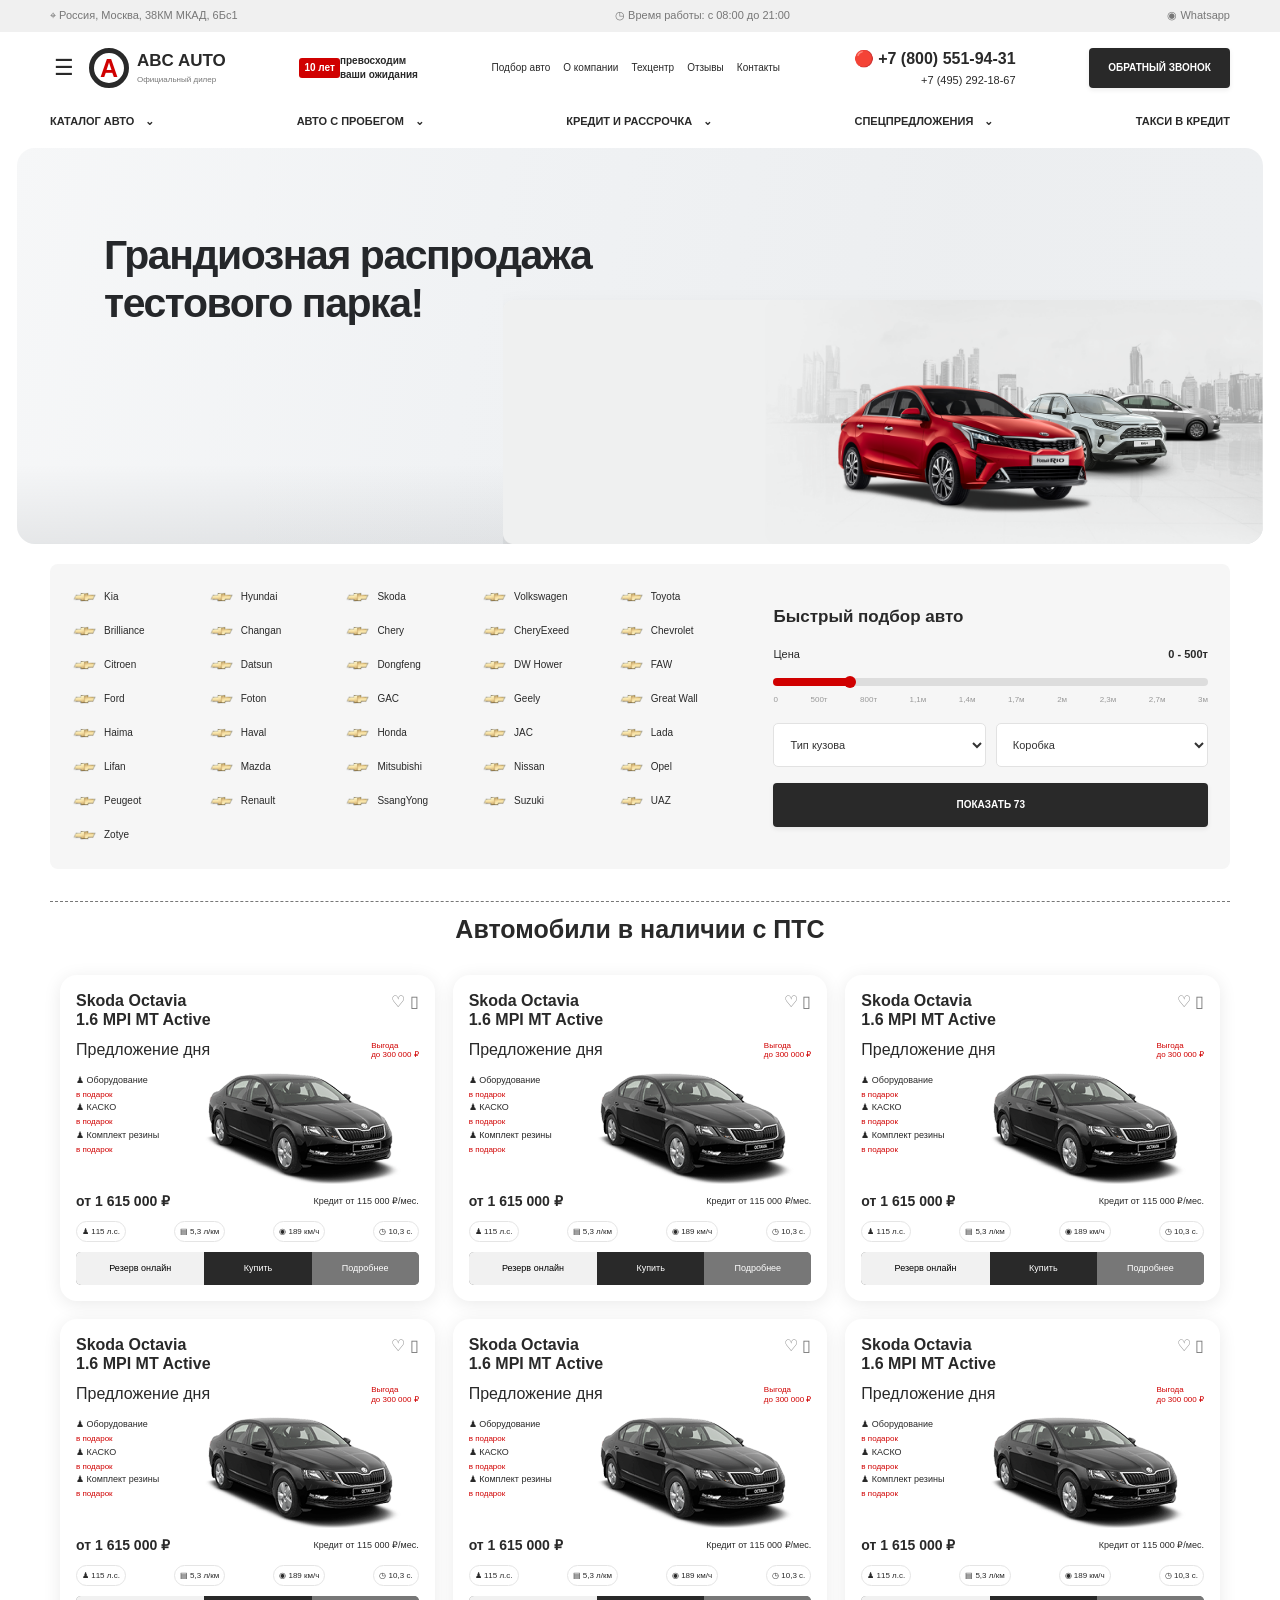
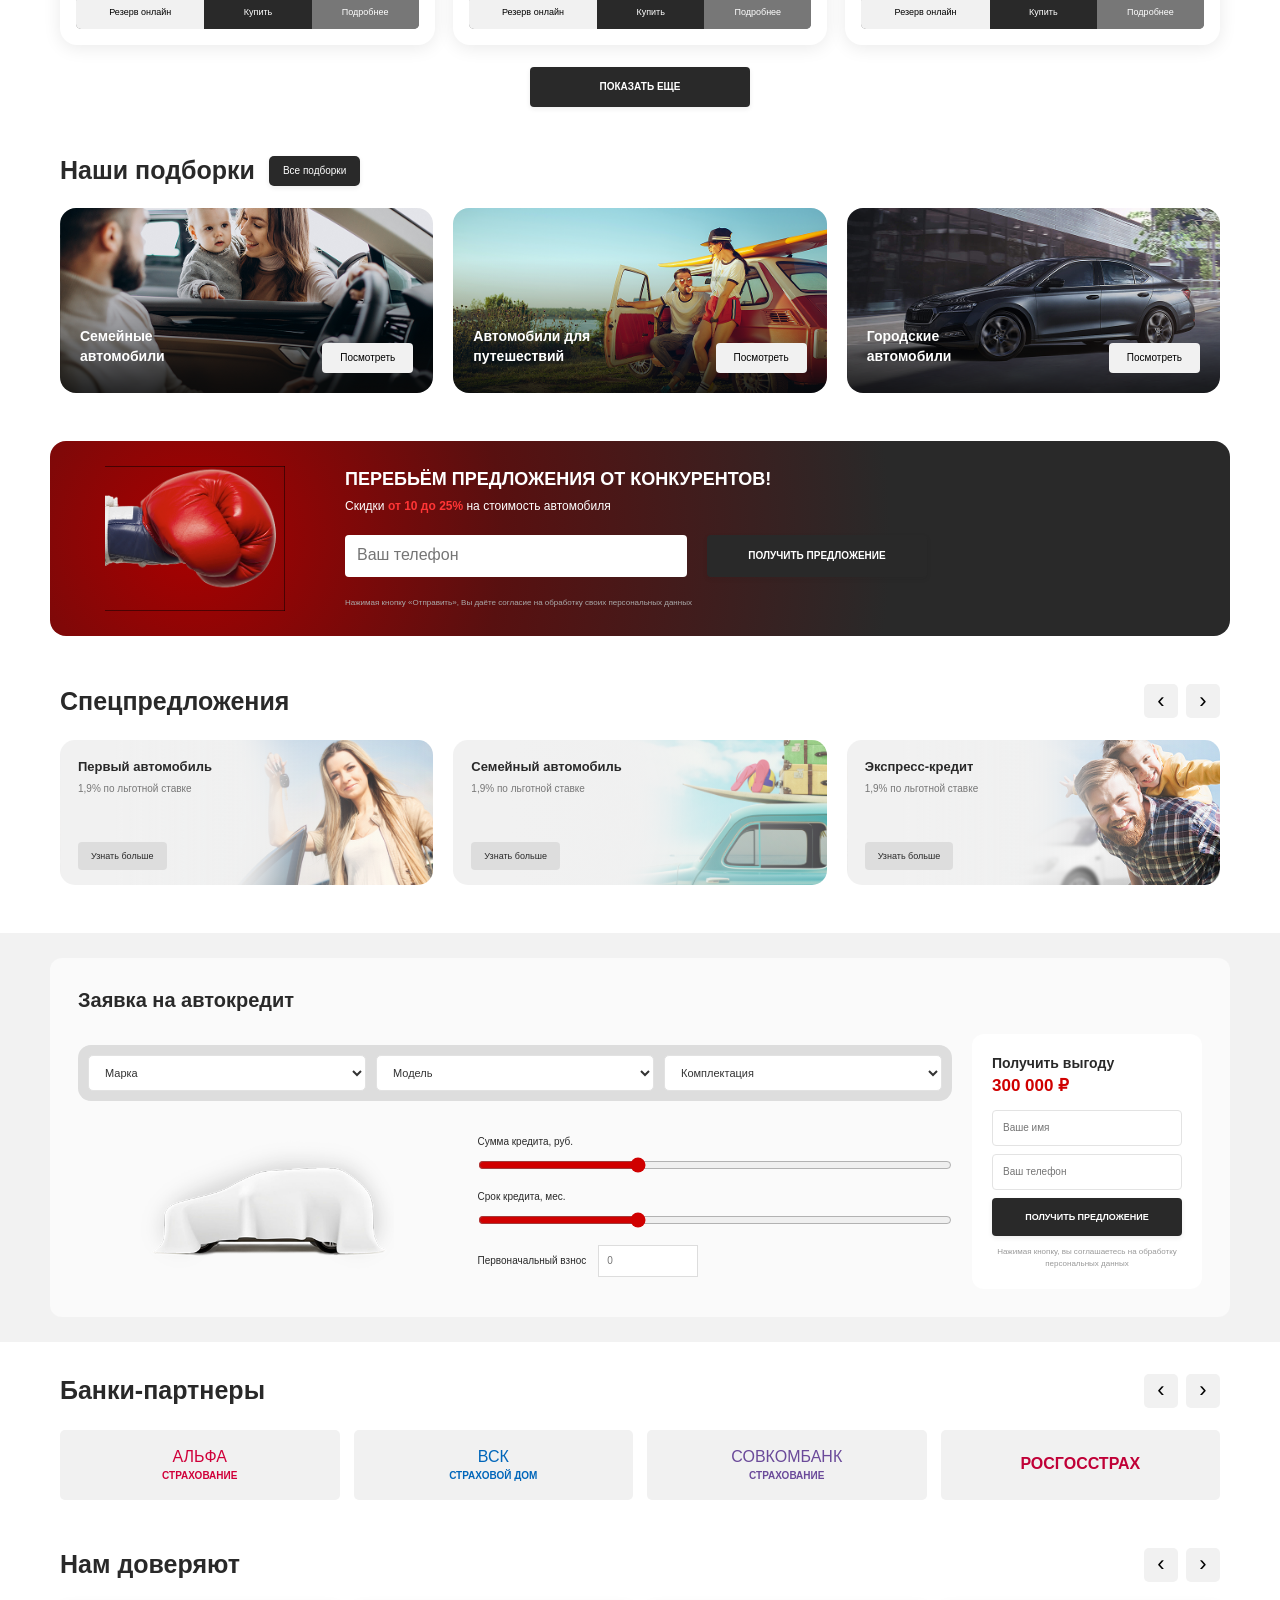
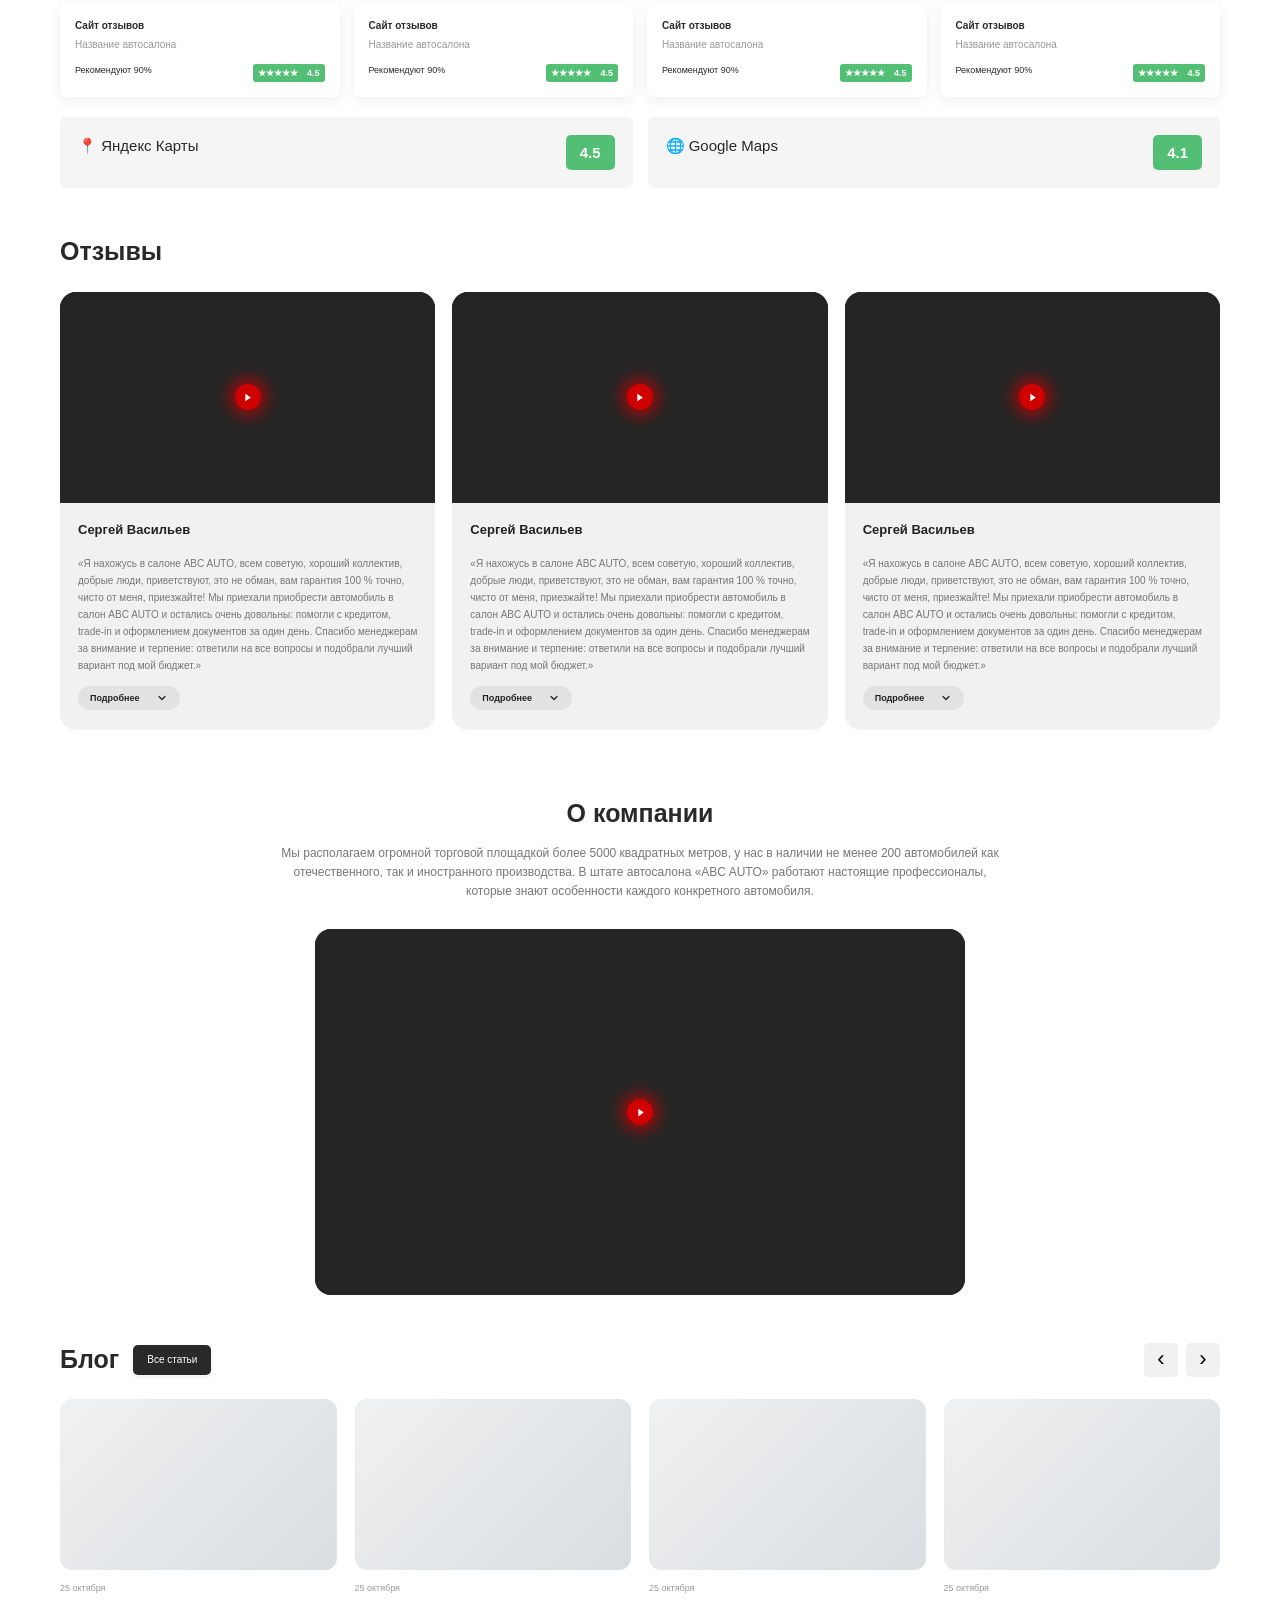
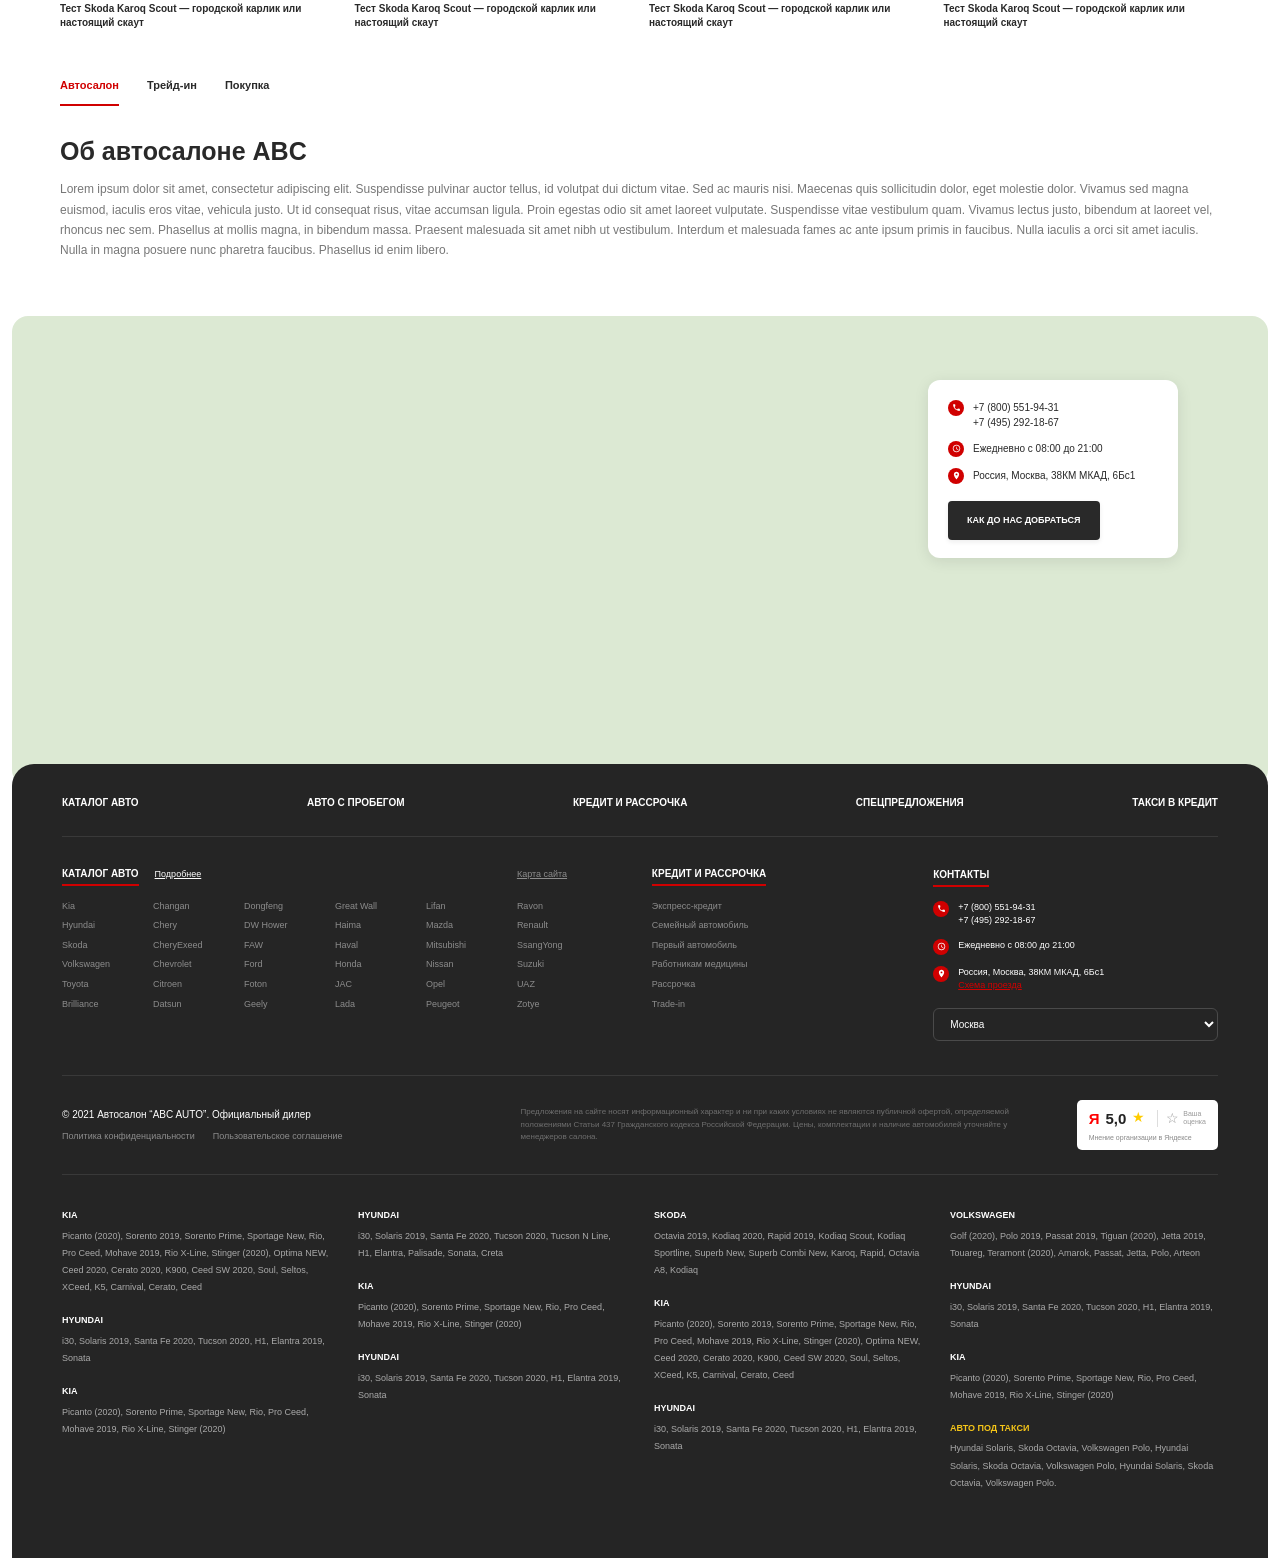
==== commit 7a57abbe: "added 2 pages" ====
--- a/index.html
+++ b/index.html
@@ -7,6 +7,9 @@
     <link rel="stylesheet" href="style.css">
 </head>
 <body>
+<div class="drawer-overlay" data-drawer-close></div>
+<aside class="drawer" id="drawer" aria-hidden="true" aria-label="Меню"><div class="drawer-head"><a class="logo-block" href="index.html"><span class="logo-symbol">A</span><span class="logo-text"><strong>ABC AUTO</strong><small>Официальный дилер</small></span></a><button type="button" class="drawer-close" data-drawer-close aria-label="Закрыть меню">✕</button></div><div><h4>Каталог</h4><nav class=""><a href="index.html#cars">Каталог авто<i>›</i></a><a href="index.html#cars">Авто с пробегом<i>›</i></a><a href="index.html#credit">Кредит и рассрочка<i>›</i></a><a href="index.html#offers">Спецпредложения<i>›</i></a><a href="index.html#taxi">Такси в кредит<i>›</i></a></nav></div><div><h4>Марки и модели</h4><nav class=""><a href="index.html">Главная<i>›</i></a><a href="toyota.html">Toyota<i>›</i></a><a href="camry.html">Toyota Camry<i>›</i></a></nav></div><div><h4>О нас</h4><nav class="sub"><a href="index.html#selection">Подбор авто<i>›</i></a><a href="index.html#about">О компании<i>›</i></a><a href="index.html#service">Техцентр<i>›</i></a><a href="index.html#reviews">Отзывы<i>›</i></a><a href="index.html#contacts">Контакты<i>›</i></a></nav></div><div class="drawer-contacts"><strong>+7 (800) 551-94-31</strong>+7 (495) 292-18-67<br>Ежедневно с 08:00 до 21:00<br>Россия, Москва, 38КМ МКАД, 6Бс1<a class="button" href="index.html#contacts">ОБРАТНЫЙ ЗВОНОК</a></div></aside>
+
 
     <header class="header">
         <div class="top-bar">
@@ -17,7 +20,7 @@
 
         <nav class="main-nav">
             <div class="logo-block">
-                <span class="burger">☰</span>
+                <button type="button" class="burger" aria-label="Открыть меню" aria-controls="drawer" aria-expanded="false">☰</button>
                 <div class="logo-symbol">A</div>
                 <div class="logo-text">
                     <strong>ABC AUTO</strong>
@@ -54,47 +57,47 @@
     <main>
         <section class="hero">
             <h1>Грандиозная распродажа<br>тестового парка!</h1>
-            <img src="/Group 4801 (1).png" alt="Автомобили" class="hero-cars">
+            <img src="Group 4801 (1).png" alt="Автомобили" class="hero-cars">
         </section>
 
         <section class="selection-panel" id="selection">
             <div class="brands-list">
-                <div class="brand"><img src="/Rectangle 281.png" class="car_brand" alt="KIA"></img><small>Kia</small></div>
-                <div class="brand"><img src="/Rectangle 281.png" class="car_brand" alt="KIA"></img><small>Hyundai</small></div>
-                <div class="brand"><img src="/Rectangle 281.png" class="car_brand" alt="KIA"></img><small>Skoda</small></div>
-                <div class="brand"><img src="/Rectangle 281.png" class="car_brand" alt="KIA"></img><small>Volkswagen</small></div>
-                <div class="brand"><img src="/Rectangle 281.png" class="car_brand" alt="KIA"></img><small>Toyota</small></div>
-                <div class="brand"><img src="/Rectangle 281.png" class="car_brand" alt="KIA"></img><small>Brilliance</small></div>
-                <div class="brand"><img src="/Rectangle 281.png" class="car_brand" alt="KIA"></img><small>Changan</small></div>
-                <div class="brand"><img src="/Rectangle 281.png" class="car_brand" alt="KIA"></img><small>Chery</small></div>
-                <div class="brand"><img src="/Rectangle 281.png" class="car_brand" alt="KIA"></img><small>CheryExeed</small></div>
-                <div class="brand"><img src="/Rectangle 281.png" class="car_brand" alt="KIA"></img><small>Chevrolet</small></div>
-                <div class="brand"><img src="/Rectangle 281.png" class="car_brand" alt="KIA"></img><small>Citroen</small></div>
-                <div class="brand"><img src="/Rectangle 281.png" class="car_brand" alt="KIA"></img><small>Datsun</small></div>
-                <div class="brand"><img src="/Rectangle 281.png" class="car_brand" alt="KIA"></img><small>Dongfeng</small></div>
-                <div class="brand"><img src="/Rectangle 281.png" class="car_brand" alt="KIA"></img><small>DW Hower</small></div>
-                <div class="brand"><img src="/Rectangle 281.png" class="car_brand" alt="KIA"></img><small>FAW</small></div>
-                <div class="brand"><img src="/Rectangle 281.png" class="car_brand" alt="KIA"></img><small>Ford</small></div>
-                <div class="brand"><img src="/Rectangle 281.png" class="car_brand" alt="KIA"></img><small>Foton</small></div>
-                <div class="brand"><img src="/Rectangle 281.png" class="car_brand" alt="KIA"></img><small>GAC</small></div>
-                <div class="brand"><img src="/Rectangle 281.png" class="car_brand" alt="KIA"></img><small>Geely</small></div>
-                <div class="brand"><img src="/Rectangle 281.png" class="car_brand" alt="KIA"></img><small>Great Wall</small></div>
-                <div class="brand"><img src="/Rectangle 281.png" class="car_brand" alt="KIA"></img><small>Haima</small></div>
-                <div class="brand"><img src="/Rectangle 281.png" class="car_brand" alt="KIA"></img><small>Haval</small></div>
-                <div class="brand"><img src="/Rectangle 281.png" class="car_brand" alt="KIA"></img><small>Honda</small></div>
-                <div class="brand"><img src="/Rectangle 281.png" class="car_brand" alt="KIA"></img><small>JAC</small></div>
-                <div class="brand"><img src="/Rectangle 281.png" class="car_brand" alt="KIA"></img><small>Lada</small></div>
-                <div class="brand"><img src="/Rectangle 281.png" class="car_brand" alt="KIA"></img><small>Lifan</small></div>
-                <div class="brand"><img src="/Rectangle 281.png" class="car_brand" alt="KIA"></img><small>Mazda</small></div>
-                <div class="brand"><img src="/Rectangle 281.png" class="car_brand" alt="KIA"></img><small>Mitsubishi</small></div>
-                <div class="brand"><img src="/Rectangle 281.png" class="car_brand" alt="KIA"></img><small>Nissan</small></div>
-                <div class="brand"><img src="/Rectangle 281.png" class="car_brand" alt="KIA"></img><small>Opel</small></div>
-                <div class="brand"><img src="/Rectangle 281.png" class="car_brand" alt="KIA"></img><small>Peugeot</small></div>
-                <div class="brand"><img src="/Rectangle 281.png" class="car_brand" alt="KIA"></img><small>Renault</small></div>
-                <div class="brand"><img src="/Rectangle 281.png" class="car_brand" alt="KIA"></img><small>SsangYong</small></div>
-                <div class="brand"><img src="/Rectangle 281.png" class="car_brand" alt="KIA"></img><small>Suzuki</small></div>
-                <div class="brand"><img src="/Rectangle 281.png" class="car_brand" alt="KIA"></img><small>UAZ</small></div>
-                <div class="brand"><img src="/Rectangle 281.png" class="car_brand" alt="KIA"></img><small>Zotye</small></div>
+                <div class="brand"><img src="Rectangle 281.png" class="car_brand" alt="KIA"><small>Kia</small></div>
+                <div class="brand"><img src="Rectangle 281.png" class="car_brand" alt="KIA"><small>Hyundai</small></div>
+                <div class="brand"><img src="Rectangle 281.png" class="car_brand" alt="KIA"><small>Skoda</small></div>
+                <div class="brand"><img src="Rectangle 281.png" class="car_brand" alt="KIA"><small>Volkswagen</small></div>
+                <div class="brand"><img src="Rectangle 281.png" class="car_brand" alt="KIA"><small>Toyota</small></div>
+                <div class="brand"><img src="Rectangle 281.png" class="car_brand" alt="KIA"><small>Brilliance</small></div>
+                <div class="brand"><img src="Rectangle 281.png" class="car_brand" alt="KIA"><small>Changan</small></div>
+                <div class="brand"><img src="Rectangle 281.png" class="car_brand" alt="KIA"><small>Chery</small></div>
+                <div class="brand"><img src="Rectangle 281.png" class="car_brand" alt="KIA"><small>CheryExeed</small></div>
+                <div class="brand"><img src="Rectangle 281.png" class="car_brand" alt="KIA"><small>Chevrolet</small></div>
+                <div class="brand"><img src="Rectangle 281.png" class="car_brand" alt="KIA"><small>Citroen</small></div>
+                <div class="brand"><img src="Rectangle 281.png" class="car_brand" alt="KIA"><small>Datsun</small></div>
+                <div class="brand"><img src="Rectangle 281.png" class="car_brand" alt="KIA"><small>Dongfeng</small></div>
+                <div class="brand"><img src="Rectangle 281.png" class="car_brand" alt="KIA"><small>DW Hower</small></div>
+                <div class="brand"><img src="Rectangle 281.png" class="car_brand" alt="KIA"><small>FAW</small></div>
+                <div class="brand"><img src="Rectangle 281.png" class="car_brand" alt="KIA"><small>Ford</small></div>
+                <div class="brand"><img src="Rectangle 281.png" class="car_brand" alt="KIA"><small>Foton</small></div>
+                <div class="brand"><img src="Rectangle 281.png" class="car_brand" alt="KIA"><small>GAC</small></div>
+                <div class="brand"><img src="Rectangle 281.png" class="car_brand" alt="KIA"><small>Geely</small></div>
+                <div class="brand"><img src="Rectangle 281.png" class="car_brand" alt="KIA"><small>Great Wall</small></div>
+                <div class="brand"><img src="Rectangle 281.png" class="car_brand" alt="KIA"><small>Haima</small></div>
+                <div class="brand"><img src="Rectangle 281.png" class="car_brand" alt="KIA"><small>Haval</small></div>
+                <div class="brand"><img src="Rectangle 281.png" class="car_brand" alt="KIA"><small>Honda</small></div>
+                <div class="brand"><img src="Rectangle 281.png" class="car_brand" alt="KIA"><small>JAC</small></div>
+                <div class="brand"><img src="Rectangle 281.png" class="car_brand" alt="KIA"><small>Lada</small></div>
+                <div class="brand"><img src="Rectangle 281.png" class="car_brand" alt="KIA"><small>Lifan</small></div>
+                <div class="brand"><img src="Rectangle 281.png" class="car_brand" alt="KIA"><small>Mazda</small></div>
+                <div class="brand"><img src="Rectangle 281.png" class="car_brand" alt="KIA"><small>Mitsubishi</small></div>
+                <div class="brand"><img src="Rectangle 281.png" class="car_brand" alt="KIA"><small>Nissan</small></div>
+                <div class="brand"><img src="Rectangle 281.png" class="car_brand" alt="KIA"><small>Opel</small></div>
+                <div class="brand"><img src="Rectangle 281.png" class="car_brand" alt="KIA"><small>Peugeot</small></div>
+                <div class="brand"><img src="Rectangle 281.png" class="car_brand" alt="KIA"><small>Renault</small></div>
+                <div class="brand"><img src="Rectangle 281.png" class="car_brand" alt="KIA"><small>SsangYong</small></div>
+                <div class="brand"><img src="Rectangle 281.png" class="car_brand" alt="KIA"><small>Suzuki</small></div>
+                <div class="brand"><img src="Rectangle 281.png" class="car_brand" alt="KIA"><small>UAZ</small></div>
+                <div class="brand"><img src="Rectangle 281.png" class="car_brand" alt="KIA"><small>Zotye</small></div>
             </div>
 
             <div class="quick-select">
@@ -122,47 +125,47 @@
                 <article class="car-card">
                     <div class="card-heading"><h3>Skoda Octavia<br>1.6 MPI MT Active</h3><span>♡ ▯</span></div>
                     <div class="offer-line">Предложение дня <small>Выгода<br>до 300 000 ₽</small></div>
-                    <div class="car-picture"><div class="gift-list">♟ Оборудование<br><b>в подарок</b><br>♟ КАСКО<br><b>в подарок</b><br>♟ Комплект резины<br><b>в подарок</b></div><img src="/skoda.png" alt="Skoda Octavia"></div>
-                    <div class="car-price"><strong>от 1 615 000 ₽</strong><small>Кредит от 115 000 ₽/мес.</small></div>
-                    <div class="car-features"><span>♟ 115 л.с.</span><span>▤ 5,3 л/км</span><span>◉ 189 км/ч</span><span>◷ 10,3 с.</span></div>
-                    <div class="car-actions"><a href="#contacts">Резерв онлайн</a><a href="#contacts">Купить</a><a href="#contacts">Подробнее</a></div>
-                </article>
-                <article class="car-card">
-                    <div class="card-heading"><h3>Skoda Octavia<br>1.6 MPI MT Active</h3><span>♡ ▯</span></div>
-                    <div class="offer-line">Предложение дня <small>Выгода<br>до 300 000 ₽</small></div>
-                    <div class="car-picture"><div class="gift-list">♟ Оборудование<br><b>в подарок</b><br>♟ КАСКО<br><b>в подарок</b><br>♟ Комплект резины<br><b>в подарок</b></div><img src="/skoda.png" alt="Skoda Octavia"></div>
-                    <div class="car-price"><strong>от 1 615 000 ₽</strong><small>Кредит от 115 000 ₽/мес.</small></div>
-                    <div class="car-features"><span>♟ 115 л.с.</span><span>▤ 5,3 л/км</span><span>◉ 189 км/ч</span><span>◷ 10,3 с.</span></div>
-                    <div class="car-actions"><a href="#contacts">Резерв онлайн</a><a href="#contacts">Купить</a><a href="#contacts">Подробнее</a></div>
-                </article>
-                <article class="car-card">
-                    <div class="card-heading"><h3>Skoda Octavia<br>1.6 MPI MT Active</h3><span>♡ ▯</span></div>
-                    <div class="offer-line">Предложение дня <small>Выгода<br>до 300 000 ₽</small></div>
-                    <div class="car-picture"><div class="gift-list">♟ Оборудование<br><b>в подарок</b><br>♟ КАСКО<br><b>в подарок</b><br>♟ Комплект резины<br><b>в подарок</b></div><img src="/skoda.png" alt="Skoda Octavia"></div>
-                    <div class="car-price"><strong>от 1 615 000 ₽</strong><small>Кредит от 115 000 ₽/мес.</small></div>
-                    <div class="car-features"><span>♟ 115 л.с.</span><span>▤ 5,3 л/км</span><span>◉ 189 км/ч</span><span>◷ 10,3 с.</span></div>
-                    <div class="car-actions"><a href="#contacts">Резерв онлайн</a><a href="#contacts">Купить</a><a href="#contacts">Подробнее</a></div>
-                </article>
-                <article class="car-card">
-                    <div class="card-heading"><h3>Skoda Octavia<br>1.6 MPI MT Active</h3><span>♡ ▯</span></div>
-                    <div class="offer-line">Предложение дня <small>Выгода<br>до 300 000 ₽</small></div>
-                    <div class="car-picture"><div class="gift-list">♟ Оборудование<br><b>в подарок</b><br>♟ КАСКО<br><b>в подарок</b><br>♟ Комплект резины<br><b>в подарок</b></div><img src="/skoda.png" alt="Skoda Octavia"></div>
-                    <div class="car-price"><strong>от 1 615 000 ₽</strong><small>Кредит от 115 000 ₽/мес.</small></div>
-                    <div class="car-features"><span>♟ 115 л.с.</span><span>▤ 5,3 л/км</span><span>◉ 189 км/ч</span><span>◷ 10,3 с.</span></div>
-                    <div class="car-actions"><a href="#contacts">Резерв онлайн</a><a href="#contacts">Купить</a><a href="#contacts">Подробнее</a></div>
-                </article>
-                <article class="car-card">
-                    <div class="card-heading"><h3>Skoda Octavia<br>1.6 MPI MT Active</h3><span>♡ ▯</span></div>
-                    <div class="offer-line">Предложение дня <small>Выгода<br>до 300 000 ₽</small></div>
-                    <div class="car-picture"><div class="gift-list">♟ Оборудование<br><b>в подарок</b><br>♟ КАСКО<br><b>в подарок</b><br>♟ Комплект резины<br><b>в подарок</b></div><img src="/skoda.png" alt="Skoda Octavia"></div>
-                    <div class="car-price"><strong>от 1 615 000 ₽</strong><small>Кредит от 115 000 ₽/мес.</small></div>
-                    <div class="car-features"><span>♟ 115 л.с.</span><span>▤ 5,3 л/км</span><span>◉ 189 км/ч</span><span>◷ 10,3 с.</span></div>
-                    <div class="car-actions"><a href="#contacts">Резерв онлайн</a><a href="#contacts">Купить</a><a href="#contacts">Подробнее</a></div>
-                </article>
-                <article class="car-card">
-                    <div class="card-heading"><h3>Skoda Octavia<br>1.6 MPI MT Active</h3><span>♡ ▯</span></div>
-                    <div class="offer-line">Предложение дня <small>Выгода<br>до 300 000 ₽</small></div>
-                    <div class="car-picture"><div class="gift-list">♟ Оборудование<br><b>в подарок</b><br>♟ КАСКО<br><b>в подарок</b><br>♟ Комплект резины<br><b>в подарок</b></div><img src="/skoda.png" alt="Skoda Octavia"></div>
+                    <div class="car-picture"><div class="gift-list">♟ Оборудование<br><b>в подарок</b><br>♟ КАСКО<br><b>в подарок</b><br>♟ Комплект резины<br><b>в подарок</b></div><img src="skoda.png" alt="Skoda Octavia"></div>
+                    <div class="car-price"><strong>от 1 615 000 ₽</strong><small>Кредит от 115 000 ₽/мес.</small></div>
+                    <div class="car-features"><span>♟ 115 л.с.</span><span>▤ 5,3 л/км</span><span>◉ 189 км/ч</span><span>◷ 10,3 с.</span></div>
+                    <div class="car-actions"><a href="#contacts">Резерв онлайн</a><a href="#contacts">Купить</a><a href="#contacts">Подробнее</a></div>
+                </article>
+                <article class="car-card">
+                    <div class="card-heading"><h3>Skoda Octavia<br>1.6 MPI MT Active</h3><span>♡ ▯</span></div>
+                    <div class="offer-line">Предложение дня <small>Выгода<br>до 300 000 ₽</small></div>
+                    <div class="car-picture"><div class="gift-list">♟ Оборудование<br><b>в подарок</b><br>♟ КАСКО<br><b>в подарок</b><br>♟ Комплект резины<br><b>в подарок</b></div><img src="skoda.png" alt="Skoda Octavia"></div>
+                    <div class="car-price"><strong>от 1 615 000 ₽</strong><small>Кредит от 115 000 ₽/мес.</small></div>
+                    <div class="car-features"><span>♟ 115 л.с.</span><span>▤ 5,3 л/км</span><span>◉ 189 км/ч</span><span>◷ 10,3 с.</span></div>
+                    <div class="car-actions"><a href="#contacts">Резерв онлайн</a><a href="#contacts">Купить</a><a href="#contacts">Подробнее</a></div>
+                </article>
+                <article class="car-card">
+                    <div class="card-heading"><h3>Skoda Octavia<br>1.6 MPI MT Active</h3><span>♡ ▯</span></div>
+                    <div class="offer-line">Предложение дня <small>Выгода<br>до 300 000 ₽</small></div>
+                    <div class="car-picture"><div class="gift-list">♟ Оборудование<br><b>в подарок</b><br>♟ КАСКО<br><b>в подарок</b><br>♟ Комплект резины<br><b>в подарок</b></div><img src="skoda.png" alt="Skoda Octavia"></div>
+                    <div class="car-price"><strong>от 1 615 000 ₽</strong><small>Кредит от 115 000 ₽/мес.</small></div>
+                    <div class="car-features"><span>♟ 115 л.с.</span><span>▤ 5,3 л/км</span><span>◉ 189 км/ч</span><span>◷ 10,3 с.</span></div>
+                    <div class="car-actions"><a href="#contacts">Резерв онлайн</a><a href="#contacts">Купить</a><a href="#contacts">Подробнее</a></div>
+                </article>
+                <article class="car-card">
+                    <div class="card-heading"><h3>Skoda Octavia<br>1.6 MPI MT Active</h3><span>♡ ▯</span></div>
+                    <div class="offer-line">Предложение дня <small>Выгода<br>до 300 000 ₽</small></div>
+                    <div class="car-picture"><div class="gift-list">♟ Оборудование<br><b>в подарок</b><br>♟ КАСКО<br><b>в подарок</b><br>♟ Комплект резины<br><b>в подарок</b></div><img src="skoda.png" alt="Skoda Octavia"></div>
+                    <div class="car-price"><strong>от 1 615 000 ₽</strong><small>Кредит от 115 000 ₽/мес.</small></div>
+                    <div class="car-features"><span>♟ 115 л.с.</span><span>▤ 5,3 л/км</span><span>◉ 189 км/ч</span><span>◷ 10,3 с.</span></div>
+                    <div class="car-actions"><a href="#contacts">Резерв онлайн</a><a href="#contacts">Купить</a><a href="#contacts">Подробнее</a></div>
+                </article>
+                <article class="car-card">
+                    <div class="card-heading"><h3>Skoda Octavia<br>1.6 MPI MT Active</h3><span>♡ ▯</span></div>
+                    <div class="offer-line">Предложение дня <small>Выгода<br>до 300 000 ₽</small></div>
+                    <div class="car-picture"><div class="gift-list">♟ Оборудование<br><b>в подарок</b><br>♟ КАСКО<br><b>в подарок</b><br>♟ Комплект резины<br><b>в подарок</b></div><img src="skoda.png" alt="Skoda Octavia"></div>
+                    <div class="car-price"><strong>от 1 615 000 ₽</strong><small>Кредит от 115 000 ₽/мес.</small></div>
+                    <div class="car-features"><span>♟ 115 л.с.</span><span>▤ 5,3 л/км</span><span>◉ 189 км/ч</span><span>◷ 10,3 с.</span></div>
+                    <div class="car-actions"><a href="#contacts">Резерв онлайн</a><a href="#contacts">Купить</a><a href="#contacts">Подробнее</a></div>
+                </article>
+                <article class="car-card">
+                    <div class="card-heading"><h3>Skoda Octavia<br>1.6 MPI MT Active</h3><span>♡ ▯</span></div>
+                    <div class="offer-line">Предложение дня <small>Выгода<br>до 300 000 ₽</small></div>
+                    <div class="car-picture"><div class="gift-list">♟ Оборудование<br><b>в подарок</b><br>♟ КАСКО<br><b>в подарок</b><br>♟ Комплект резины<br><b>в подарок</b></div><img src="skoda.png" alt="Skoda Octavia"></div>
                     <div class="car-price"><strong>от 1 615 000 ₽</strong><small>Кредит от 115 000 ₽/мес.</small></div>
                     <div class="car-features"><span>♟ 115 л.с.</span><span>▤ 5,3 л/км</span><span>◉ 189 км/ч</span><span>◷ 10,3 с.</span></div>
                     <div class="car-actions"><a href="#contacts">Резерв онлайн</a><a href="#contacts">Купить</a><a href="#contacts">Подробнее</a></div>
@@ -386,5 +389,6 @@
         });
     })();
     </script>
+    <script src="main.js"></script>
 </body>
 </html>
--- a/style.css
+++ b/style.css
@@ -152,9 +152,7 @@
   font-size: 10px;
 }
 
-.nav-links .red-link {
-  color: #d00000;
-}
+
 
 .phone {
   text-align: right;
@@ -239,12 +237,14 @@
 
 .hero-cars {
   position: absolute;
-  right: 3%;
-  bottom: 5%;
-  width: 57%;
-  max-height: 92%;
+  right: -10%;
+  left: 1%;
+  bottom: 0;
+  width: 100%;
+  height: 100%;
+  max-height: 100%;
   object-fit: contain;
-  object-position: bottom right;
+  object-position: center bottom;
 }
 
 /* Brendlar va tezkor qidiruv */
@@ -708,8 +708,8 @@
 }
 
 .arrows button:last-child {
-  background: #d00000;
-  color: #fff;
+  background: #f1f1f1;
+  color: black;
 }
 
 .offer-card {
@@ -1175,21 +1175,18 @@
   background-size: cover;
 }
 
-/* Rasm: blog-1.jpg ... blog-4.jpg bo'lsa shu chiqadi, bo'lmasa blog-demo.jpg */
+/* IMAGE SLOTS — blog photos. Place each named image beside style.css. */
 .blog-one {
-  background-image: url("img1\ \(1\).png"), url("blog-demo.jpg");
-}
-
+  background-image: url("blog-1.jpg"), linear-gradient(135deg, #f0f1f2, #d9dde1);
+}
 .blog-two {
-  background-image: url("img1\ \(1\).png"), url("blog-demo.jpg");
-}
-
+  background-image: url("blog-2.jpg"), linear-gradient(135deg, #f0f1f2, #d9dde1);
+}
 .blog-three {
-  background-image: url("img1\ \(1\).png"), url("blog-demo.jpg");
-}
-
+  background-image: url("blog-3.jpg"), linear-gradient(135deg, #f0f1f2, #d9dde1);
+}
 .blog-four {
-  background-image: url("img1\ \(1\).png"), url("blog-demo.jpg");
+  background-image: url("blog-4.jpg"), linear-gradient(135deg, #f0f1f2, #d9dde1);
 }
 
 .blog-grid small {
@@ -2862,3 +2859,2029 @@
     grid-auto-columns: 78%;
   }
 }
+
+/* ================================================================
+   v3: hero tuzatish, burger menyu, hover, Toyota va Camry sahifalari
+   ================================================================ */
+
+/* --- Hero (bosh sahifa) --- */
+.hero {
+  container-type: inline-size;
+  background-color: #eff0f0;
+  background-image: none;
+}
+@media (min-width: 901px) {
+  .hero {
+    height: auto;
+    aspect-ratio: 3.15/1;
+    padding: 0;
+  }
+  .hero h1 {
+    max-width: none;
+    margin: 7.5cqw 0 0 max(24px, calc((100cqw - 1180px) / 2));
+    font-size: clamp(24px, 3.2cqw, 42px);
+  }
+  .hero-cars {
+    inset: 0;
+    z-index: 1;
+    width: 100%;
+    height: 100%;
+    max-width: none;
+    max-height: none;
+    object-fit: cover;
+    object-position: right bottom;
+  }
+}
+@media (max-width: 900px) {
+  .hero {
+    aspect-ratio: auto;
+  }
+  .hero h1 {
+    max-width: none;
+  }
+  .hero-cars {
+    inset: auto 0 0 auto;
+    z-index: 1;
+    width: 100%;
+    height: auto;
+    max-width: none;
+    max-height: none;
+    object-fit: contain;
+    -webkit-mask-image: linear-gradient(to bottom, transparent 0, #000 24%);
+    mask-image: linear-gradient(to bottom, transparent 0, #000 24%);
+  }
+}
+@media (max-width: 600px) {
+  .hero h1 {
+    font-size: clamp(18px, 5.9vw, 27px);
+  }
+}
+@media (max-width: 480px) {
+  .hero-cars {
+    width: 165%;
+  }
+}
+@media (max-width: 380px) {
+  .hero {
+    height: 260px;
+  }
+}
+
+
+/* --- Burger va yon menyu (hamma ekranda) --- */
+.burger {
+  padding: 0 4px;
+  border: 0;
+  background: none;
+  color: #292929;
+  line-height: 1;
+}
+.drawer-overlay {
+  position: fixed;
+  inset: 0;
+  z-index: 99;
+  background: #0008;
+  opacity: 0;
+  visibility: hidden;
+  transition:
+    opacity 0.25s,
+    visibility 0s linear 0.25s;
+}
+.drawer {
+  position: fixed;
+  top: 0;
+  bottom: 0;
+  left: 0;
+  z-index: 100;
+  display: flex;
+  flex-direction: column;
+  gap: 18px;
+  width: 340px;
+  max-width: 88vw;
+  padding: 20px 22px;
+  overflow-y: auto;
+  background: #fff;
+  transform: translateX(-100%);
+  visibility: hidden;
+  transition:
+    transform 0.25s,
+    visibility 0s linear 0.25s;
+}
+body.drawer-open {
+  overflow: hidden;
+}
+body.drawer-open .drawer {
+  transform: none;
+  visibility: visible;
+  transition-delay: 0s;
+}
+body.drawer-open .drawer-overlay {
+  opacity: 1;
+  visibility: visible;
+  transition-delay: 0s;
+}
+.drawer-head {
+  display: flex;
+  align-items: center;
+  justify-content: space-between;
+}
+.drawer-close {
+  width: 34px;
+  height: 34px;
+  border: 0;
+  border-radius: 50%;
+  background: #f1f1f1;
+  font-size: 15px;
+}
+.drawer h4 {
+  margin-bottom: 6px;
+  color: #999;
+  font-size: 10px;
+  letter-spacing: 0.07em;
+  text-transform: uppercase;
+}
+.drawer nav a {
+  display: flex;
+  align-items: center;
+  justify-content: space-between;
+  padding: 11px 10px;
+  border-radius: 6px;
+  font-size: 13px;
+  font-weight: bold;
+}
+.drawer nav a i {
+  color: #d00000;
+  font-style: normal;
+}
+.drawer nav.sub a {
+  color: #555;
+  font-size: 12px;
+  font-weight: normal;
+}
+.drawer-contacts {
+  margin-top: auto;
+  padding-top: 16px;
+  border-top: 1px solid #eee;
+  font-size: 12px;
+  line-height: 1.6;
+}
+.drawer-contacts strong {
+  display: block;
+  font-size: 18px;
+}
+.drawer-contacts .button {
+  width: 100%;
+  margin-top: 14px;
+}
+
+/* --- Hover va fokus --- */
+a,
+button,
+select,
+input {
+  transition:
+    color 0.2s,
+    background-color 0.2s,
+    box-shadow 0.2s,
+    opacity 0.2s,
+    filter 0.2s;
+}
+.video-play::after {
+  transition: transform 0.2s;
+}
+@media (hover: hover) {
+  .top-bar a:hover,
+  .nav-links a:hover,
+  .menu a:hover,
+  .crumbs a:hover,
+  .phone:hover,
+  .burger:hover,
+  .footer-menu a:hover,
+  .dealer-tabs button:hover,
+  .model-tabs a:hover,
+  .brand:hover {
+    color: #d00000;
+  }
+  .car-card:hover,
+  .collection-card:hover,
+  .offer-card:hover,
+  .video-grid article:hover,
+  .model-row:hover,
+  .arch-card:hover,
+  .sw-card:hover,
+  .adv:hover .adv-pic {
+    box-shadow: 0 8px 24px #0000001a;
+  }
+  /* Neytral tugmalar (kulrang, to'q, oq, kontur): hover'da QIZIL */
+  .car-actions a:not(:first-child):hover,
+  .chev-actions a.d:hover,
+  .chev-actions a.g:hover,
+  .gray-btn:hover,
+  .pc a:hover,
+  .review-more:hover,
+  .offer-card a:hover,
+  .arrows button:first-child:hover,
+  .tm-chips a:hover {
+    background: #d00000;
+    color: #fff;
+  }
+  .trim-head:hover .trim-toggle {
+    background: #d00000;
+    color: #fff;
+  }
+  .white-btn:hover {
+    background: #292929;
+    color: #fff;
+  }
+  .gal-tabs button:hover,
+  .header-action:hover {
+    color: #d00000;
+  }
+  /* Boshidanoq qizil tugmalar: hover'da faqat biroz to'qroq */
+  .car-actions a:first-child:hover,
+  .chev-actions a.r:hover {
+    filter: brightness(0.88);
+  }
+  .collection-card a:hover {
+    background: #a90000;
+  }
+  .blog-grid article:hover b,
+  .adv:hover h3 {
+    color: #d00000;
+  }
+  .blog-grid article:hover .blog-picture {
+    filter: brightness(0.92);
+  }
+  .arrows button:last-child:hover {
+    background: #a90000;
+  }
+  .video-play:hover::after {
+    transform: translate(-50%, -50%) scale(1.18);
+  }
+  .ya-rating:hover {
+    box-shadow: 0 0 0 2px #fc0;
+  }
+  .trim-head:hover {
+    background: #e6e7e7;
+  }
+  .gal-arrow:hover,
+  .drawer-close:hover {
+    background: #d00000;
+    color: #fff;
+  }
+  .gal-thumbs button:hover {
+    opacity: 0.75;
+  }
+  .dot:hover {
+    transform: scale(1.15);
+  }
+  .drawer nav a:hover {
+    background: #f6f6f6;
+    color: #d00000;
+  }
+}
+input:hover,
+select:hover {
+  box-shadow: 0 0 0 1px #bbb;
+}
+input:focus,
+select:focus {
+  outline: 0;
+  box-shadow: 0 0 0 2px #d0000050;
+}
+a:focus-visible,
+button:focus-visible {
+  outline: 2px solid #d00000;
+  outline-offset: 2px;
+}
+
+/* --- Yangi sahifalar: umumiy --- */
+.center {
+  text-align: center;
+}
+.red {
+  color: #d00000;
+}
+.crumbs {
+  display: flex;
+  flex-wrap: wrap;
+  gap: 6px;
+  margin: 6px 0 26px;
+  color: #999;
+  font-size: 10px;
+}
+.crumbs a::after {
+  content: "\203A";
+  margin-left: 6px;
+  color: #d00000;
+}
+.page-hero {
+  position: relative;
+  width: calc(100% - 34px);
+  max-width: 1300px;
+  min-height: 470px;
+  margin: 8px auto 0;
+  padding: 14px 24px 120px;
+  overflow: hidden;
+  border-radius: 18px;
+  background: #eff0f0;
+}
+.ph-in {
+  position: relative;
+  z-index: 2;
+  max-width: 1180px;
+  margin: 0 auto;
+}
+.ph-pic {
+  position: absolute;
+  top: 0;
+  right: 0;
+  bottom: 0;
+  z-index: 1;
+  width: 62%;
+  /* IMAGE SLOT: toyota.html -> toyota-hero.png; camry.html -> camry-hero.png.
+     URL is defined in the HTML; sizing/positioning is defined below. */
+  background-repeat: no-repeat;
+  background-position: right bottom;
+  background-size: contain;
+}
+.page-hero h1 {
+  font-size: clamp(28px, 3.4vw, 44px);
+  line-height: 1.15;
+}
+.ph-title {
+  margin-top: 60px;
+}
+.l1 {
+  position: relative;
+  display: inline-block;
+}
+.ph-badge {
+  position: absolute;
+  top: -34px;
+  left: 100%;
+  margin-left: 14px;
+  display: flex;
+  flex-direction: column;
+  align-items: center;
+  padding: 9px 26px;
+  border-radius: 40px;
+  background: #d00000;
+  color: #fff;
+  font-size: 28px;
+  font-style: normal;
+  line-height: 1.1;
+  white-space: nowrap;
+}
+.ph-badge small {
+  font-size: 11px;
+}
+.ph-sub {
+  margin-top: 18px;
+  font-size: 12px;
+  font-weight: bold;
+  line-height: 1.5;
+}
+.ph-feats,
+.mh-chips {
+  display: flex;
+  flex-wrap: wrap;
+  gap: 12px 34px;
+  margin-top: 38px;
+  list-style: none;
+}
+.ph-feats li,
+.mh-chips li {
+  display: flex;
+  align-items: center;
+  gap: 10px;
+  font-size: 11px;
+  line-height: 1.3;
+}
+.ph-feats i,
+.mh-chips i {
+  display: grid;
+  flex: none;
+  place-items: center;
+  width: 34px;
+  height: 34px;
+  border-radius: 50%;
+  background: #fff;
+  color: #d00000;
+  font-size: 14px;
+  font-style: normal;
+  font-weight: bold;
+}
+.mh-price {
+  display: flex;
+  align-items: flex-end;
+  flex-wrap: wrap;
+  gap: 14px 22px;
+  margin: 18px 0 26px;
+}
+.mh-price s {
+  display: block;
+  color: #999;
+  font-size: 13px;
+}
+.mh-price strong {
+  display: block;
+  font-size: 30px;
+  line-height: 1.1;
+}
+.mh-chips {
+  display: grid;
+  gap: 8px;
+  width: max-content;
+  max-width: 100%;
+  margin-top: 0;
+}
+.mh-chips li {
+  min-width: 200px;
+  padding: 8px 12px;
+  border-radius: 6px;
+  background: #fff;
+  font-weight: bold;
+}
+.mh-chips i {
+  width: auto;
+  height: auto;
+  border-radius: 0;
+  font-size: 13px;
+}
+.mh-colors {
+  position: absolute;
+  top: 8px;
+  right: 0;
+  z-index: 3;
+  font-size: 11px;
+}
+.mh-colors div {
+  display: flex;
+  gap: 7px;
+  margin-top: 8px;
+}
+.dot {
+  position: relative;
+  width: 18px;
+  height: 18px;
+  padding: 0;
+  border: 0;
+  border-radius: 50%;
+  background: var(--c);
+}
+.dot.on::after {
+  content: "\2713";
+  position: absolute;
+  top: -6px;
+  right: -6px;
+  display: grid;
+  place-items: center;
+  width: 12px;
+  height: 12px;
+  border-radius: 50%;
+  background: #d00000;
+  color: #fff;
+  font-size: 8px;
+}
+.hero-form {
+  position: relative;
+  z-index: 3;
+  display: grid;
+  grid-template-columns: auto 1fr 1fr auto;
+  align-items: center;
+  gap: 10px 14px;
+  width: calc(100% - 34px);
+  max-width: 880px;
+  margin: -74px auto 48px;
+  padding: 20px 26px;
+  border: 1px solid #e3e3e3;
+  border-radius: 18px;
+  background: #fff;
+}
+.hero-form h3 {
+  font-size: 17px;
+  line-height: 1.25;
+}
+.tag {
+  display: inline-block;
+  margin-top: 8px;
+  padding: 3px 10px;
+  border-radius: 12px;
+  background: #d00000;
+  color: #fff;
+  font-size: 9px;
+  font-weight: bold;
+}
+.hero-form input {
+  width: 100%;
+  height: 42px;
+  padding: 0 14px;
+  border: 0;
+  border-radius: 4px;
+  background: #f1f1f1;
+  font-size: 11px;
+}
+.hero-form small {
+  grid-column: 2/-1;
+  color: #999;
+  font-size: 9px;
+}
+.model-tabs {
+  display: flex;
+  max-width: 1180px;
+  margin: 0 auto 48px;
+  padding: 0 10px;
+  overflow-x: auto;
+}
+.model-tabs a {
+  flex: 1;
+  padding: 12px 6px;
+  border-bottom: 2px solid #e5e5e5;
+  font-size: 11px;
+  font-weight: bold;
+  text-align: center;
+  white-space: nowrap;
+}
+.model-tabs a.active {
+  border-color: #d00000;
+  color: #d00000;
+}
+.gifts {
+  list-style: none;
+}
+.gifts li {
+  display: flex;
+  align-items: center;
+  gap: 8px;
+  margin-bottom: 6px;
+  font-size: 10px;
+  line-height: 1.15;
+}
+.gifts i {
+  display: grid;
+  flex: none;
+  place-items: center;
+  width: 20px;
+  height: 20px;
+  border-radius: 50%;
+  background: #292929;
+  color: #fff;
+  font-size: 9px;
+  font-style: normal;
+}
+.gifts li:nth-child(2) i {
+  background: #d00000;
+}
+.gifts li:nth-child(3) i {
+  background: #777;
+}
+.gifts small {
+  display: block;
+  color: #d00000;
+}
+.checks {
+  list-style: none;
+}
+.checks li {
+  display: flex;
+  align-items: center;
+  gap: 6px;
+  margin-top: 6px;
+  font-size: 10px;
+}
+.checks b {
+  min-width: 26px;
+  color: #d00000;
+  font-size: 9px;
+}
+.ck {
+  display: inline-grid;
+  place-items: center;
+  width: 14px;
+  height: 14px;
+  border-radius: 3px;
+  background: #d00000;
+  color: #fff;
+  font-size: 9px;
+  font-style: normal;
+}
+.dots {
+  display: flex;
+  gap: 5px;
+  margin-top: 6px;
+}
+.dots i {
+  width: 5px;
+  height: 5px;
+  border-radius: 50%;
+  background: #ddd;
+}
+.dots i:nth-child(3) {
+  background: #aaa;
+}
+.dots i:nth-child(4) {
+  background: #d00000;
+}
+.dots i:nth-child(5) {
+  background: #3a4fa0;
+}
+.dots i:nth-child(6) {
+  background: #8a1a1a;
+}
+.dots i:nth-child(7) {
+  background: #5a6a6a;
+}
+.chev-actions {
+  display: flex;
+}
+.chev-actions a {
+  flex: 1;
+  margin-left: -6px;
+  padding: 9px 12px 9px 14px;
+  background: #292929;
+  clip-path: polygon(
+    0 0,
+    calc(100% - 7px) 0,
+    100% 50%,
+    calc(100% - 7px) 100%,
+    0 100%,
+    7px 50%
+  );
+  color: #fff;
+  font-size: 9px;
+  font-weight: bold;
+  line-height: 1.2;
+  text-align: center;
+}
+.chev-actions a:first-child {
+  margin-left: 0;
+  background: #d00000;
+  border-radius: 4px 0 0 4px;
+  clip-path: polygon(
+    0 0,
+    calc(100% - 7px) 0,
+    100% 50%,
+    calc(100% - 7px) 100%,
+    0 100%
+  );
+}
+.chev-actions a:last-child {
+  background: #777;
+}
+.chev-actions a.r {
+  background: #d00000;
+}
+.chev-actions a.d {
+  background: #292929;
+}
+.chev-actions a.g {
+  background: #777;
+}
+.gray-btn {
+  display: block;
+  padding: 11px;
+  border-radius: 5px;
+  background: #f1f1f1;
+  font-size: 10px;
+  font-weight: bold;
+  text-align: center;
+}
+
+/* --- Camry: komplektatsiyalar jadvali --- */
+.stock .section-title {
+  margin-bottom: 26px;
+}
+.trim-group {
+  margin: 22px 0 14px;
+  font-size: 18px;
+}
+.trim-group b {
+  margin-left: 8px;
+  padding: 3px 8px;
+  border-radius: 12px;
+  background: #d00000;
+  color: #fff;
+  font-size: 10px;
+  vertical-align: middle;
+}
+.trim-cols,
+.trim-head {
+  display: grid;
+  grid-template-columns: 2.2fr 1.1fr 1fr 0.8fr 1fr 1fr 40px;
+  align-items: center;
+  gap: 8px;
+}
+.trim-cols {
+  padding: 0 20px;
+  margin-bottom: 10px;
+  color: #999;
+  font-size: 10px;
+}
+.trim {
+  margin-bottom: 12px;
+  overflow: hidden;
+  border: 1px solid #e3e3e3;
+  border-radius: 16px;
+  background: #eff0f0;
+}
+.trim-head {
+  width: 100%;
+  padding: 12px 16px 12px 20px;
+  border: 0;
+  background: none;
+  font-size: 11px;
+  text-align: left;
+}
+.trim-head s {
+  color: #888;
+  font-size: 9px;
+}
+.trim-head strong {
+  font-size: 12px;
+}
+.trim-toggle {
+  display: grid;
+  place-items: center;
+  width: 26px;
+  height: 26px;
+  border-radius: 50%;
+  background: #fff;
+  font-size: 12px;
+  font-style: normal;
+  transition: transform 0.2s;
+}
+.trim:not(.open) .trim-toggle {
+  transform: rotate(180deg);
+}
+.trim-body {
+  display: none;
+}
+.trim.open .trim-body {
+  display: block;
+}
+.tm-main {
+  display: flex;
+  flex-wrap: wrap;
+  align-items: center;
+  gap: 14px 24px;
+  padding: 14px 20px;
+  background: #fff;
+}
+.tm-pic {
+  position: relative;
+  width: 150px;
+  height: 76px;
+  background: no-repeat center/contain;
+}
+.tm-pic em {
+  position: absolute;
+  top: -4px;
+  left: -6px;
+  padding: 2px 6px;
+  border-radius: 8px;
+  background: #d00000;
+  color: #fff;
+  font-size: 8px;
+  font-style: normal;
+  font-weight: bold;
+}
+.tm-pic .dots {
+  position: absolute;
+  bottom: -12px;
+  left: 0;
+}
+.tm-info {
+  display: grid;
+  gap: 4px;
+  width: 150px;
+  font-size: 10px;
+}
+.tm-info > b:first-child {
+  font-size: 13px;
+}
+.tm-chips {
+  display: flex;
+  flex-wrap: wrap;
+  gap: 6px;
+  width: 200px;
+  font-size: 9px;
+}
+.tm-chips span {
+  padding: 4px 9px;
+  border: 1px solid #ddd;
+  border-radius: 10px;
+}
+.tm-chips a {
+  padding: 4px 10px;
+  border: 1px solid #d00000;
+  border-radius: 10px;
+  color: #d00000;
+}
+.tm-main .gifts {
+  width: 140px;
+  margin: 0;
+}
+.tm-main .gifts li {
+  margin: 0 0 5px;
+}
+.tm-price {
+  width: 120px;
+}
+.tm-price strong {
+  display: block;
+  font-size: 17px;
+}
+.tm-price s {
+  color: #999;
+  font-size: 9px;
+}
+.tm-price small {
+  display: block;
+  margin-top: 4px;
+  color: #777;
+  font-size: 9px;
+}
+.tm-actions {
+  display: grid;
+  gap: 5px;
+  width: 210px;
+}
+.tm-det {
+  display: grid;
+  grid-template-columns: repeat(3, 1fr);
+  gap: 20px 40px;
+  padding: 24px 20px 10px;
+}
+.tm-det h4 {
+  margin-bottom: 12px;
+  font-size: 14px;
+}
+.tm-det ul {
+  list-style: none;
+}
+.tm-det li {
+  position: relative;
+  margin-bottom: 5px;
+  padding-left: 12px;
+  font-size: 10px;
+  line-height: 1.5;
+}
+.tm-det li::before {
+  content: "";
+  position: absolute;
+  top: 6px;
+  left: 0;
+  width: 4px;
+  height: 4px;
+  border-radius: 50%;
+  background: #d00000;
+}
+.tm-promos {
+  display: grid;
+  grid-template-columns: repeat(3, 1fr);
+  gap: 14px;
+  padding: 12px 20px 20px;
+}
+.pc {
+  position: relative;
+  min-height: 112px;
+  padding: 16px;
+  overflow: hidden;
+  border-radius: 14px;
+  background: #fff;
+  font-size: 10px;
+}
+.pc-pic {
+  position: absolute;
+  top: 0;
+  right: 0;
+  bottom: 0;
+  width: 46%;
+  background: no-repeat right bottom/contain;
+}
+.pc > *:not(.pc-pic) {
+  position: relative;
+  z-index: 1;
+}
+.pc h5 {
+  display: flex;
+  align-items: center;
+  gap: 8px;
+  margin-bottom: 6px;
+  font-size: 13px;
+  line-height: 1.2;
+}
+.pc h5 i {
+  display: grid;
+  flex: none;
+  place-items: center;
+  width: 24px;
+  height: 24px;
+  border-radius: 50%;
+  background: #d00000;
+  color: #fff;
+  font-size: 10px;
+  font-style: normal;
+}
+.pc small {
+  display: block;
+  max-width: 55%;
+  color: #999;
+  font-size: 9px;
+}
+.pc a {
+  display: inline-block;
+  margin-top: 14px;
+  padding: 7px 16px;
+  border-radius: 14px;
+  background: #eee;
+  font-size: 9px;
+  font-weight: bold;
+}
+
+/* --- Camry: spetspredlojeniya, galereya --- */
+.sw-grid {
+  display: grid;
+  grid-template-columns: repeat(3, 1fr);
+  gap: 14px;
+  margin-bottom: 14px;
+}
+.sw-card {
+  position: relative;
+  min-height: 112px;
+  padding: 14px 16px;
+  overflow: hidden;
+  border: 1px solid #eee;
+  border-radius: 12px;
+  background: #fff;
+  box-shadow: 0 2px 10px #0000000d;
+}
+.sw-card::after {
+  content: attr(data-ic);
+  position: absolute;
+  right: 10px;
+  bottom: -14px;
+  color: #f1f1f1;
+  font-size: 92px;
+  font-weight: bold;
+  line-height: 1;
+}
+.sw-card h4 {
+  padding-right: 56px;
+  font-size: 11px;
+}
+.sw-card p {
+  padding-right: 56px;
+  color: #888;
+  font-size: 10px;
+}
+.sw-card strong {
+  position: absolute;
+  bottom: 14px;
+  left: 16px;
+  z-index: 1;
+  font-size: 15px;
+}
+.sw-card:not(.on) {
+  opacity: 0.55;
+}
+.sw {
+  position: absolute;
+  top: 14px;
+  right: 14px;
+  z-index: 1;
+  width: 34px;
+  height: 18px;
+  border: 0;
+  border-radius: 10px;
+  background: #c9c9c9;
+}
+.sw::after {
+  content: "";
+  position: absolute;
+  top: 2px;
+  left: 2px;
+  width: 14px;
+  height: 14px;
+  border-radius: 50%;
+  background: #fff;
+  transition: transform 0.2s;
+}
+.sw[aria-pressed="true"] {
+  background: #d00000;
+}
+.sw[aria-pressed="true"]::after {
+  transform: translateX(16px);
+}
+.sum {
+  display: grid;
+  grid-template-columns: 1fr 1.75fr;
+  gap: 14px;
+}
+.sum > div {
+  padding: 22px 28px;
+  border-radius: 12px;
+}
+.sum small {
+  display: block;
+  font-size: 10px;
+}
+.sum strong {
+  font-size: 20px;
+}
+.sum .max {
+  background: #f4f4f4;
+  color: #999;
+}
+.sum .mine {
+  display: flex;
+  align-items: center;
+  justify-content: space-between;
+  gap: 16px;
+  background: #d00000;
+  color: #fff;
+}
+.white-btn {
+  padding: 13px 40px;
+  border-radius: 4px;
+  background: #fff;
+  color: #d00000;
+  font-size: 10px;
+  font-weight: bold;
+  text-align: center;
+}
+.gal-tabs {
+  display: flex;
+  align-items: center;
+  gap: 18px;
+  margin-bottom: 34px;
+}
+.gal-tabs button {
+  padding: 0 0 8px;
+  border: 0;
+  border-bottom: 2px solid transparent;
+  background: none;
+  color: #ddd;
+  font-size: 22px;
+  font-weight: bold;
+}
+.gal-tabs button.active {
+  border-color: #d00000;
+  color: #292929;
+}
+.gal-tabs i {
+  width: 1px;
+  height: 22px;
+  background: #ddd;
+}
+.gal {
+  display: grid;
+  grid-template-columns: minmax(0, 1fr) 150px;
+  gap: 10px;
+  margin-bottom: 26px;
+}
+.gal-main {
+  position: relative;
+  aspect-ratio: 2/1;
+  border-radius: 14px;
+  background: #dfe3e6 no-repeat center/cover;
+}
+.gal-arrow {
+  position: absolute;
+  top: 50%;
+  width: 24px;
+  height: 24px;
+  margin-top: -12px;
+  border: 0;
+  border-radius: 3px;
+  background: #292929;
+  color: #fff;
+}
+.gal-arrow.prev {
+  left: 12px;
+}
+.gal-arrow.next {
+  right: 12px;
+}
+.gal-side {
+  position: relative;
+}
+.gal-thumbs {
+  position: absolute;
+  inset: 0;
+  display: flex;
+  flex-direction: column;
+  gap: 6px;
+  overflow-y: auto;
+  scrollbar-width: none;
+}
+.gal-thumbs button {
+  flex: none;
+  aspect-ratio: 146/78;
+  border: 0;
+  border-radius: 12px;
+  background: #dfe3e6 no-repeat center/cover;
+}
+.gal-thumbs button.on {
+  outline: 2px solid #d00000;
+  outline-offset: -2px;
+}
+.gal-text {
+  margin-bottom: 56px;
+  color: #777;
+  font-size: 11px;
+  line-height: 1.7;
+}
+
+/* --- Keng bannerlar --- */
+.wide-banner {
+  position: relative;
+  width: calc(100% - 34px);
+  max-width: 1300px;
+  margin: 0 auto 48px;
+  padding: 48px 24px;
+  overflow: hidden;
+  border-radius: 18px;
+  background: #eff0f0 no-repeat center/cover;
+}
+.wb-in {
+  position: relative;
+  z-index: 1;
+  max-width: 1180px;
+  margin: 0 auto;
+}
+.wb-in > * {
+  max-width: 560px;
+}
+.wb-pic {
+  position: absolute;
+  top: 0;
+  right: 0;
+  bottom: 0;
+  width: 44%;
+  background: no-repeat right bottom/contain;
+}
+.wb-in h2 {
+  font-size: clamp(24px, 3vw, 32px);
+  line-height: 1.2;
+}
+.wb-in h3 {
+  margin-top: 26px;
+  font-size: 17px;
+  text-transform: uppercase;
+}
+.wb-form {
+  display: flex;
+  flex-wrap: wrap;
+  gap: 10px;
+  margin: 20px 0 12px;
+}
+.wb-form input {
+  width: 150px;
+  height: 42px;
+  padding: 0 14px;
+  border: 0;
+  border-radius: 4px;
+  background: #fff;
+  font-size: 11px;
+}
+.wb-note {
+  color: #999;
+  font-size: 9px;
+  line-height: 1.5;
+}
+.gov-top {
+  display: flex;
+  flex-wrap: wrap;
+  align-items: flex-start;
+  gap: 10px 14px;
+  max-width: 760px !important;
+}
+.gov-rate {
+  display: flex;
+  align-items: center;
+  gap: 8px;
+  flex: none;
+}
+.gov-rate strong {
+  color: #d00000;
+  font-size: 34px;
+}
+.gov-rate small {
+  font-size: 9px;
+  font-weight: bold;
+}
+.gov-disc {
+  display: flex;
+  align-items: center;
+  gap: 14px;
+  margin-top: 22px;
+}
+.gov-disc strong {
+  color: #d00000;
+  font-size: 54px;
+  line-height: 1;
+}
+.gov-disc p {
+  max-width: 340px;
+  font-size: 10px;
+  font-weight: bold;
+  line-height: 1.5;
+}
+.tradein {
+  background: linear-gradient(90deg, #5c1111, #262626 40%);
+  color: #fff;
+}
+.tradein .wb-pic {
+  right: auto;
+  left: 0;
+  width: 42%;
+  background-position: left center;
+}
+.tradein .wb-in > * {
+  margin-left: auto;
+}
+.ti-title {
+  display: flex;
+  align-items: center;
+  gap: 14px;
+}
+.ti-title b {
+  font-size: 20px;
+}
+.ti-title strong {
+  font-size: 46px;
+  line-height: 1;
+}
+.ti-title span {
+  font-size: 11px;
+  font-weight: bold;
+}
+.tradein p {
+  margin-top: 8px;
+  font-size: 13px;
+}
+.tradein .wb-note {
+  color: #888;
+}
+.tradein .wb-form input {
+  width: min(100%, 250px);
+}
+.own .wb-in h3 {
+  margin-top: 30px;
+}
+
+/* --- Toyota: preimushchestva, qatorlar, arxiv --- */
+.adv-grid {
+  display: grid;
+  grid-template-columns: repeat(3, 1fr);
+  gap: 34px 22px;
+}
+.adv-pic {
+  aspect-ratio: 220/106;
+  border-radius: 14px;
+  background: #e4e6e8 no-repeat center/cover;
+  transition: box-shadow 0.2s;
+}
+.adv h3 {
+  display: flex;
+  align-items: center;
+  gap: 10px;
+  margin: 16px 0 8px;
+  font-size: 11px;
+  line-height: 1.3;
+}
+.adv-n {
+  display: grid;
+  flex: none;
+  place-items: center;
+  width: 20px;
+  height: 20px;
+  border-radius: 50%;
+  background: #d00000;
+  color: #fff;
+  font-size: 9px;
+}
+.adv p {
+  margin-left: 30px;
+  color: #777;
+  font-size: 10px;
+  line-height: 1.7;
+}
+.rows {
+  display: grid;
+  gap: 14px;
+}
+.model-row {
+  display: grid;
+  grid-template-columns: 220px 1fr 180px minmax(280px, 340px);
+  align-items: center;
+  gap: 20px;
+  padding: 16px 22px;
+  border: 1px solid #e6e6e6;
+  border-radius: 16px;
+  background: #fff;
+  transition: box-shadow 0.2s;
+}
+.mr-pic {
+  position: relative;
+  height: 110px;
+  background: no-repeat center/contain;
+}
+.mr-ic {
+  position: absolute;
+  top: 0;
+  left: -4px;
+  color: #777;
+  font-size: 14px;
+}
+.mr-pic .dots {
+  position: absolute;
+  bottom: -4px;
+  left: 10px;
+}
+.mr-info h3 {
+  font-size: 16px;
+}
+.mr-info small {
+  font-size: 10px;
+  color: #777;
+}
+.mr-info small b {
+  color: #d00000;
+}
+.mr-buy small {
+  display: block;
+  color: #d00000;
+  font-size: 9px;
+  font-weight: bold;
+}
+.mr-buy strong {
+  display: inline-block;
+  margin: 2px 0 8px;
+  font-size: 18px;
+}
+.mr-buy s {
+  margin-left: 8px;
+  color: #999;
+  font-size: 9px;
+}
+.arch-grid {
+  display: grid;
+  grid-auto-flow: column;
+  grid-auto-columns: calc((100% - 54px) / 4);
+  gap: 18px;
+  overflow-x: auto;
+  scroll-snap-type: x mandatory;
+  scrollbar-width: none;
+}
+.arch-card {
+  display: flex;
+  flex-direction: column;
+  gap: 8px;
+  padding: 16px;
+  scroll-snap-align: start;
+  border: 1px solid #e3e3e3;
+  border-radius: 14px;
+  background: #fff;
+  transition: box-shadow 0.2s;
+}
+.ac-head {
+  display: flex;
+  align-items: center;
+  justify-content: space-between;
+}
+.ac-head h3 {
+  font-size: 13px;
+}
+.ac-ic {
+  display: grid;
+  place-items: center;
+  width: 20px;
+  height: 20px;
+  border-radius: 50%;
+  background: #d00000;
+  color: #fff;
+  font-size: 10px;
+  font-weight: bold;
+}
+.ac-pic {
+  height: 80px;
+  background: no-repeat center/contain;
+}
+.ac-price strong {
+  font-size: 17px;
+}
+.ac-price s {
+  margin-left: 6px;
+  color: #999;
+  font-size: 9px;
+}
+.arch-card small {
+  color: #d00000;
+  font-size: 9px;
+  font-weight: bold;
+}
+.arch-card .checks {
+  padding: 6px 0;
+  border-top: 1px solid #eee;
+  border-bottom: 1px solid #eee;
+}
+.arch-card .ck {
+  order: 3;
+  margin-left: auto;
+}
+.arch-card .gifts {
+  display: grid;
+  grid-template-columns: 1fr 1fr;
+  gap: 6px 10px;
+}
+.arch-card .gifts li {
+  margin: 0;
+}
+.arch-card .button {
+  width: 100%;
+}
+
+/* --- Planshet va telefon --- */
+@media (max-width: 1100px) {
+  .model-row {
+    grid-template-columns: 200px 1fr;
+  }
+  .mr-buy {
+    grid-column: 1/-1;
+  }
+  .tm-det {
+    grid-template-columns: 1fr 1fr;
+  }
+}
+@media (max-width: 900px) {
+  .page-hero {
+    min-height: 0;
+    padding: 12px 18px 100px;
+  }
+  .ph-pic {
+    position: static;
+    width: 100%;
+    height: 200px;
+    margin-top: 8px;
+  }
+  .ph-title {
+    margin-top: 34px;
+  }
+  .ph-badge {
+    position: static;
+    margin: 10px 0 0;
+    width: max-content;
+    font-size: 22px;
+  }
+  .mh-colors {
+    position: static;
+    margin-top: 18px;
+  }
+  .hero-form {
+    grid-template-columns: 1fr 1fr;
+    margin-top: -84px;
+  }
+  .hero-form > div,
+  .hero-form small,
+  .hero-form .button {
+    grid-column: 1/-1;
+  }
+  .trim-cols {
+    display: none;
+  }
+  .trim-head {
+    grid-template-columns: 1fr auto 40px;
+  }
+  .trim-head span,
+  .trim-head s {
+    display: none;
+  }
+  .tm-promos {
+    grid-template-columns: 1fr;
+  }
+  .sw-grid {
+    grid-template-columns: 1fr 1fr;
+  }
+  .sum {
+    grid-template-columns: 1fr;
+  }
+  .gal {
+    grid-template-columns: minmax(0, 1fr);
+  }
+  .gal-side {
+    position: static;
+  }
+  .gal-thumbs {
+    position: static;
+    flex-direction: row;
+    overflow-x: auto;
+  }
+  .gal-thumbs button {
+    width: 110px;
+  }
+  .adv-grid {
+    grid-template-columns: 1fr 1fr;
+  }
+  .wb-pic,
+  .tradein .wb-pic {
+    position: static;
+    display: block;
+    width: 100%;
+    height: 180px;
+    margin-top: 10px;
+  }
+  .tradein .wb-in > * {
+    margin-left: 0;
+  }
+  .arch-grid {
+    grid-auto-columns: calc((100% - 18px) / 2);
+  }
+}
+@media (max-width: 600px) {
+  .hero-form {
+    grid-template-columns: 1fr;
+  }
+  .model-tabs a {
+    flex: none;
+    padding: 12px 16px;
+  }
+  .model-row,
+  .tm-det,
+  .sw-grid,
+  .adv-grid {
+    grid-template-columns: minmax(0, 1fr);
+  }
+  .wb-form input {
+    flex: 1 1 100%;
+    width: 100%;
+  }
+  .arch-grid {
+    grid-auto-columns: 78%;
+  }
+  .tm-main {
+    gap: 22px;
+  }
+  .tm-actions,
+  .tm-info,
+  .tm-chips {
+    width: 100%;
+  }
+  .ti-title {
+    flex-wrap: wrap;
+  }
+  .gal-tabs button {
+    font-size: 18px;
+  }
+}
+
+
+/* =====================================================================
+   ABC AUTO — final visual polish
+   Image slots are labeled here; image files themselves should sit beside
+   index.html, toyota.html, camry.html, and style.css.
+   ===================================================================== */
+:root {
+  --abc-red: #d00000;
+  --abc-red-dark: #a90000;
+  --abc-ink: #292929;
+  --abc-muted: #777;
+  --abc-border: #e7e8ea;
+  --abc-motion: 260ms cubic-bezier(.2, .75, .25, 1);
+}
+
+html { scroll-behavior: smooth; }
+body { overflow-x: clip; }
+
+/* IMAGE SLOT 01 — homepage banner backdrop: background.jpg.
+   IMAGE SLOT 02 — foreground car cutout: Group 4801 (1).png in index.html. */
+.hero {
+  position: relative;
+  isolation: isolate;
+  overflow: hidden;
+  background-color: #eef0f2;
+  background-image:
+    linear-gradient(100deg, rgba(246,247,248,.98) 0%, rgba(240,242,244,.94) 38%, rgba(235,237,239,.56) 72%, rgba(235,237,239,.30) 100%),
+    url("background.jpg");
+  background-position: center;
+  background-size: cover;
+}
+.hero::after {
+  content: "";
+  position: absolute;
+  z-index: 0;
+  inset: auto 0 0;
+  height: 20%;
+  pointer-events: none;
+  background: linear-gradient(0deg, rgba(25,30,35,.07), transparent);
+}
+.hero h1 {
+  z-index: 2;
+  position: relative;
+  max-width: 46%;
+  margin: 0;
+  color: #25272a;
+  letter-spacing: -.035em;
+  text-wrap: balance;
+}
+.hero-cars {
+  position: absolute;
+  z-index: 1;
+  inset: auto 0 0 auto;
+  display: block;
+  width: min(61%, 770px);
+  height: 93%;
+  max-width: none;
+  max-height: none;
+  object-fit: contain;
+  object-position: right bottom;
+  transform: none;
+  transform-origin: right bottom;
+  -webkit-mask-image: linear-gradient(to bottom, transparent 0%, #000 12%);
+  mask-image: linear-gradient(to bottom, transparent 0%, #000 12%);
+  filter: drop-shadow(0 14px 12px rgba(24, 30, 36, .12));
+}
+
+/* IMAGE SLOT 03 — Toyota page hero image: toyota-hero.png.
+   IMAGE SLOT 04 — Camry page hero image: camry-hero.png.
+   Background images are contained, so full vehicles are not cropped. */
+.page-hero {
+  isolation: isolate;
+  background-image: linear-gradient(115deg, #f3f4f5 0%, #eef0f2 58%, #e5e8eb 100%);
+}
+.ph-pic {
+  background-repeat: no-repeat;
+  background-position: right bottom;
+  background-size: contain;
+  pointer-events: none;
+}
+.ph-in { max-width: 1180px; }
+.page-hero h1 { letter-spacing: -.035em; }
+
+/* IMAGE SLOTS 05–07 — Toyota collection cards: img1 (1).png, img2.png, img3.png.
+   Cover fills these decorative card panels; center positioning avoids edge-biased crops. */
+.collection-card {
+  position: relative;
+  isolation: isolate;
+  background-position: center center;
+  background-size: cover;
+  transition: transform var(--abc-motion), box-shadow var(--abc-motion), background-size 500ms ease;
+}
+.collection-card.family {
+  background-image: linear-gradient(0deg, rgba(0,0,0,.68), transparent 72%), url("img1 (1).png");
+}
+.collection-card.travel {
+  background-image: linear-gradient(0deg, rgba(0,0,0,.68), transparent 72%), url("img2.png");
+}
+.collection-card.city {
+  background-image: linear-gradient(0deg, rgba(0,0,0,.68), transparent 72%), url("img3.png");
+}
+
+/* IMAGE SLOT 08 — Toyota government campaign: family.png.
+   IMAGE SLOT 09 — Toyota trade-in campaign: tradein-car.png.
+   These panels use contain rather than cover so oversized car assets stay fully visible. */
+.wide-banner {
+  isolation: isolate;
+  background-position: center;
+  background-size: cover;
+}
+.wb-pic {
+  background-repeat: no-repeat;
+  background-position: right center;
+  background-size: contain;
+  pointer-events: none;
+}
+.gov .wb-pic { width: 43%; }
+.tradein .wb-pic {
+  width: 42%;
+  background-position: left center;
+  background-size: contain;
+}
+
+/* IMAGE SLOTS 10–15 — Toyota advantage cards: adv-1.jpg ... adv-6.jpg.
+   They are intentionally cropped to the same editorial ratio. */
+.adv-pic {
+  overflow: hidden;
+  background-position: center;
+  background-size: cover;
+  transition: transform var(--abc-motion), box-shadow var(--abc-motion), filter var(--abc-motion);
+}
+
+/* IMAGE SLOTS 16–18 — car renders: corolla.png, prius.png, camry.png.
+   Product cutouts should fit inside the frame rather than be zoom-cropped. */
+.mr-pic,
+.ac-pic,
+.tm-pic {
+  background-repeat: no-repeat;
+  background-position: center;
+  background-size: contain;
+}
+/* IMAGE SLOTS 19–21 — Camry promotional tiles: promo-1.png, promo-2.png, promo-3.png. */
+.pc-pic {
+  background-repeat: no-repeat;
+  background-position: right center;
+  background-size: contain;
+}
+/* IMAGE SLOTS 22–29 — Camry gallery: gal-ext-1.jpg ... gal-ext-4.jpg and
+   gal-int-1.jpg ... gal-int-4.jpg. Real scene photos fill the wide gallery frame. */
+.gal-main,
+.gal-thumbs button {
+  background-repeat: no-repeat;
+  background-position: center;
+  background-size: cover;
+}
+/* IMAGE SLOT 30 — Camry own-offer background: own-bg.jpg; treated as a cover photo. */
+.own { background-position: center; background-size: cover; }
+
+/* IMAGE SLOTS 31–34 — blog-1.jpg ... blog-4.jpg. */
+.blog-picture {
+  background-position: center;
+  background-size: cover;
+  background-color: #e5e7e9;
+  transition: transform var(--abc-motion), filter var(--abc-motion);
+}
+
+/* Buttons are neutral at rest; the brand red is reserved for hover/focus.
+   Informational badges and discount labels intentionally remain red. */
+.button,
+.small-red-button {
+  border: 1px solid transparent;
+  background: #292929;
+  color: #fff;
+  box-shadow: 0 2px 5px rgba(20, 20, 20, .08);
+  transition: background-color var(--abc-motion), color var(--abc-motion), box-shadow var(--abc-motion), transform var(--abc-motion);
+}
+.nav-links .red-link { color: inherit; }
+.car-actions a:first-child,
+.chev-actions a:first-child,
+.chev-actions a.r,
+.collection-card a,
+.arrows button:last-child {
+  background: #f1f1f1;
+  color: black;
+  transition: background-color var(--abc-motion), color var(--abc-motion), box-shadow var(--abc-motion), transform var(--abc-motion);
+}
+.white-btn {
+  border: 1px solid #e5e5e5;
+    background: #f1f1f1;
+  color: black;
+  transition: background-color var(--abc-motion), color var(--abc-motion), box-shadow var(--abc-motion), transform var(--abc-motion);
+}
+
+/* Smooth, restrained interaction: no huge zooms or bouncing. */
+a, button, select, input, .car-card, .model-row, .arch-card, .offer-card,
+.video-grid article, .sw-card, .ya-rating, .trim-head, .drawer, .drawer-overlay {
+  transition-duration: var(--abc-motion);
+}
+@media (hover: hover) and (pointer: fine) {
+  .button:hover,
+  .button:focus-visible,
+  .small-red-button:hover,
+  .small-red-button:focus-visible,
+  .car-actions a:hover,
+  .chev-actions a:hover,
+  .collection-card a:hover,
+  .gray-btn:hover,
+  .pc a:hover,
+  .offer-card a:hover,
+  .review-more:hover,
+  .tm-chips a:hover,
+  .arrows button:hover,
+  .white-btn:hover,
+  .drawer-contacts .button:hover {
+    background-color: var(--abc-red);
+    color: #fff;
+    box-shadow: 0 7px 18px rgba(208, 0, 0, .20);
+    transform: translateY(-2px);
+  }
+  .button:active,
+  .small-red-button:active,
+  .car-actions a:active,
+  .chev-actions a:active,
+  .collection-card a:active {
+    transform: translateY(0) scale(.985);
+  }
+  .nav-links a,
+  .menu a,
+  .footer-menu a,
+  .crumbs a,
+  .model-tabs a,
+  .dealer-tabs button,
+  .footer li a,
+  .legal-links a {
+    text-decoration: none;
+    text-underline-offset: 5px;
+    text-decoration-thickness: 2px;
+    transition: color var(--abc-motion), text-decoration-color var(--abc-motion), transform var(--abc-motion);
+  }
+  .nav-links a:hover,
+  .menu a:hover,
+  .footer-menu a:hover,
+  .crumbs a:hover,
+  .model-tabs a:hover,
+  .dealer-tabs button:hover,
+  .footer li a:hover,
+  .legal-links a:hover {
+    color: var(--abc-red);
+    text-decoration: underline;
+    text-decoration-color: var(--abc-red);
+  }
+  .car-card:hover,
+  .offer-card:hover,
+  .model-row:hover,
+  .arch-card:hover,
+  .sw-card:hover,
+  .video-grid article:hover {
+    transform: translateY(-4px);
+    box-shadow: 0 14px 32px rgba(20, 24, 30, .10);
+  }
+  .collection-card:hover {
+    transform: translateY(-4px);
+    box-shadow: 0 14px 30px rgba(0,0,0,.18);
+    background-size: 106%;
+  }
+  .adv:hover .adv-pic {
+    transform: translateY(-3px) scale(1.015);
+    filter: saturate(1.06);
+    box-shadow: 0 12px 25px rgba(20,24,30,.12);
+  }
+  .blog-grid article:hover .blog-picture {
+    transform: translateY(-3px);
+    filter: saturate(1.08);
+  }
+  .brand img { transition: transform var(--abc-motion); }
+  .brand:hover img { transform: translateY(-2px) scale(1.07); }
+  .video-play:hover::after { transform: translate(-50%, -50%) scale(1.12); }
+  .gal-thumbs button:hover { opacity: .82; }
+  .dot:hover { transform: scale(1.12); box-shadow: 0 0 0 3px rgba(208,0,0,.12); }
+  .drawer nav a:hover { transform: translateX(3px); }
+}
+
+/* Focus states stay visible for keyboard use. */
+a:focus-visible, button:focus-visible, select:focus-visible, input:focus-visible {
+  outline: 2px solid var(--abc-red);
+  outline-offset: 3px;
+}
+
+/* Responsive image layout: preserve the full car instead of forcing it beyond its frame. */
+@media (min-width: 901px) {
+  .hero {
+    height: auto;
+    min-height: 370px;
+    aspect-ratio: 3.15 / 1;
+    padding: clamp(48px, 6.6vw, 90px) clamp(22px, 6.8vw, 88px);
+  }
+  .hero h1 {
+    max-width: 46%;
+    margin: 0;
+    font-size: clamp(27px, 3.2vw, 42px);
+  }
+  .hero-cars {
+    inset: auto 0 0 auto;
+    width: min(61%, 770px);
+    height: 93%;
+    max-height: 93%;
+    object-fit: contain;
+    object-position: right bottom;
+    transform: none;
+  }
+  .page-hero { min-height: 470px; }
+  .ph-pic { width: 58%; min-height: 100%; }
+  .wb-pic { width: 43%; }
+}
+@media (max-width: 900px) {
+  .hero {
+    width: calc(100% - 30px);
+    height: clamp(320px, 48vw, 390px);
+    aspect-ratio: auto;
+    padding: 28px 26px;
+  }
+  .hero h1 {
+    max-width: 62%;
+    margin: 0;
+    font-size: clamp(27px, 4.1vw, 36px);
+  }
+  .hero-cars {
+    inset: auto 0 0 auto;
+    width: 76%;
+    height: auto;
+    max-height: 70%;
+    object-fit: contain;
+    object-position: right bottom;
+    transform: none;
+    -webkit-mask-image: linear-gradient(to bottom, transparent 0, #000 15%);
+    mask-image: linear-gradient(to bottom, transparent 0, #000 15%);
+  }
+  .page-hero {
+    padding-bottom: 34px;
+  }
+  .ph-pic {
+    position: relative;
+    right: auto;
+    bottom: auto;
+    width: 100%;
+    height: clamp(190px, 33vw, 280px);
+    margin-top: 10px;
+    background-position: center;
+    background-size: contain;
+  }
+  .wide-banner { padding: 34px 24px; }
+  .wb-pic,
+  .tradein .wb-pic {
+    position: relative;
+    inset: auto;
+    display: block;
+    width: 100%;
+    height: clamp(170px, 28vw, 230px);
+    margin: 12px auto 0;
+    background-position: center;
+    background-size: contain;
+  }
+}
+@media (max-width: 600px) {
+  .hero {
+    width: calc(100% - 24px);
+    height: 300px;
+    margin-top: 8px;
+    padding: 20px 16px;
+  }
+  .hero h1 {
+    max-width: 100%;
+    font-size: clamp(22px, 6vw, 29px);
+    line-height: 1.12;
+  }
+  .hero-cars {
+    right: 0;
+    bottom: 0;
+    width: 100%;
+    height: auto;
+    max-height: 56%;
+    object-position: center bottom;
+    -webkit-mask-image: linear-gradient(to bottom, transparent 0, #000 15%);
+    mask-image: linear-gradient(to bottom, transparent 0, #000 15%);
+  }
+  .page-hero {
+    width: calc(100% - 20px);
+    padding: 14px 16px 28px;
+    border-radius: 14px;
+  }
+  .ph-title { margin-top: 24px; }
+  .ph-pic {
+    height: 190px;
+    margin-top: 12px;
+    background-position: center;
+    background-size: contain;
+  }
+  .ph-feats { gap: 12px; margin-top: 24px; }
+  .ph-feats li { font-size: 10px; }
+  .ph-feats i { width: 30px; height: 30px; }
+  .hero-form {
+    width: calc(100% - 32px);
+    margin-top: -10px;
+    padding: 18px;
+    border-radius: 14px;
+  }
+  .wide-banner {
+    width: calc(100% - 20px);
+    padding: 24px 16px;
+    border-radius: 14px;
+  }
+  .wb-pic,
+  .tradein .wb-pic {
+    height: 170px;
+    background-position: center;
+    background-size: contain;
+  }
+  .gov-disc strong { font-size: 42px; }
+  .gov-disc { align-items: flex-start; }
+  .adv-grid { gap: 24px; }
+  .adv-pic { aspect-ratio: 1.8 / 1; }
+  .model-row { padding: 14px; }
+  .mr-pic { height: 160px; }
+  .tm-pic { min-height: 190px; background-position: center; background-size: contain; }
+  .pc-pic { width: 42%; background-position: right center; background-size: contain; }
+  .gal-main { aspect-ratio: 4 / 3; }
+  .gal-thumbs button { width: 96px; }
+  .hero-form small { grid-column: 1; }
+}
+@media (max-width: 380px) {
+  .hero { height: 280px; padding: 18px 13px; }
+  .hero h1 { font-size: 22px; }
+  .hero-cars { max-height: 52%; }
+  .ph-pic { height: 165px; }
+  .ph-badge { font-size: 18px; padding: 8px 16px; }
+  .mh-price strong { font-size: 25px; }
+}
+@media (prefers-reduced-motion: reduce) {
+  *, *::before, *::after {
+    scroll-behavior: auto !important;
+    animation-duration: .01ms !important;
+    animation-iteration-count: 1 !important;
+    transition-duration: .01ms !important;
+  }
+}
+
+/* Graceful fallback for HTML image slots whose files have not been added yet. */
+img.image-missing { display: none !important; }
